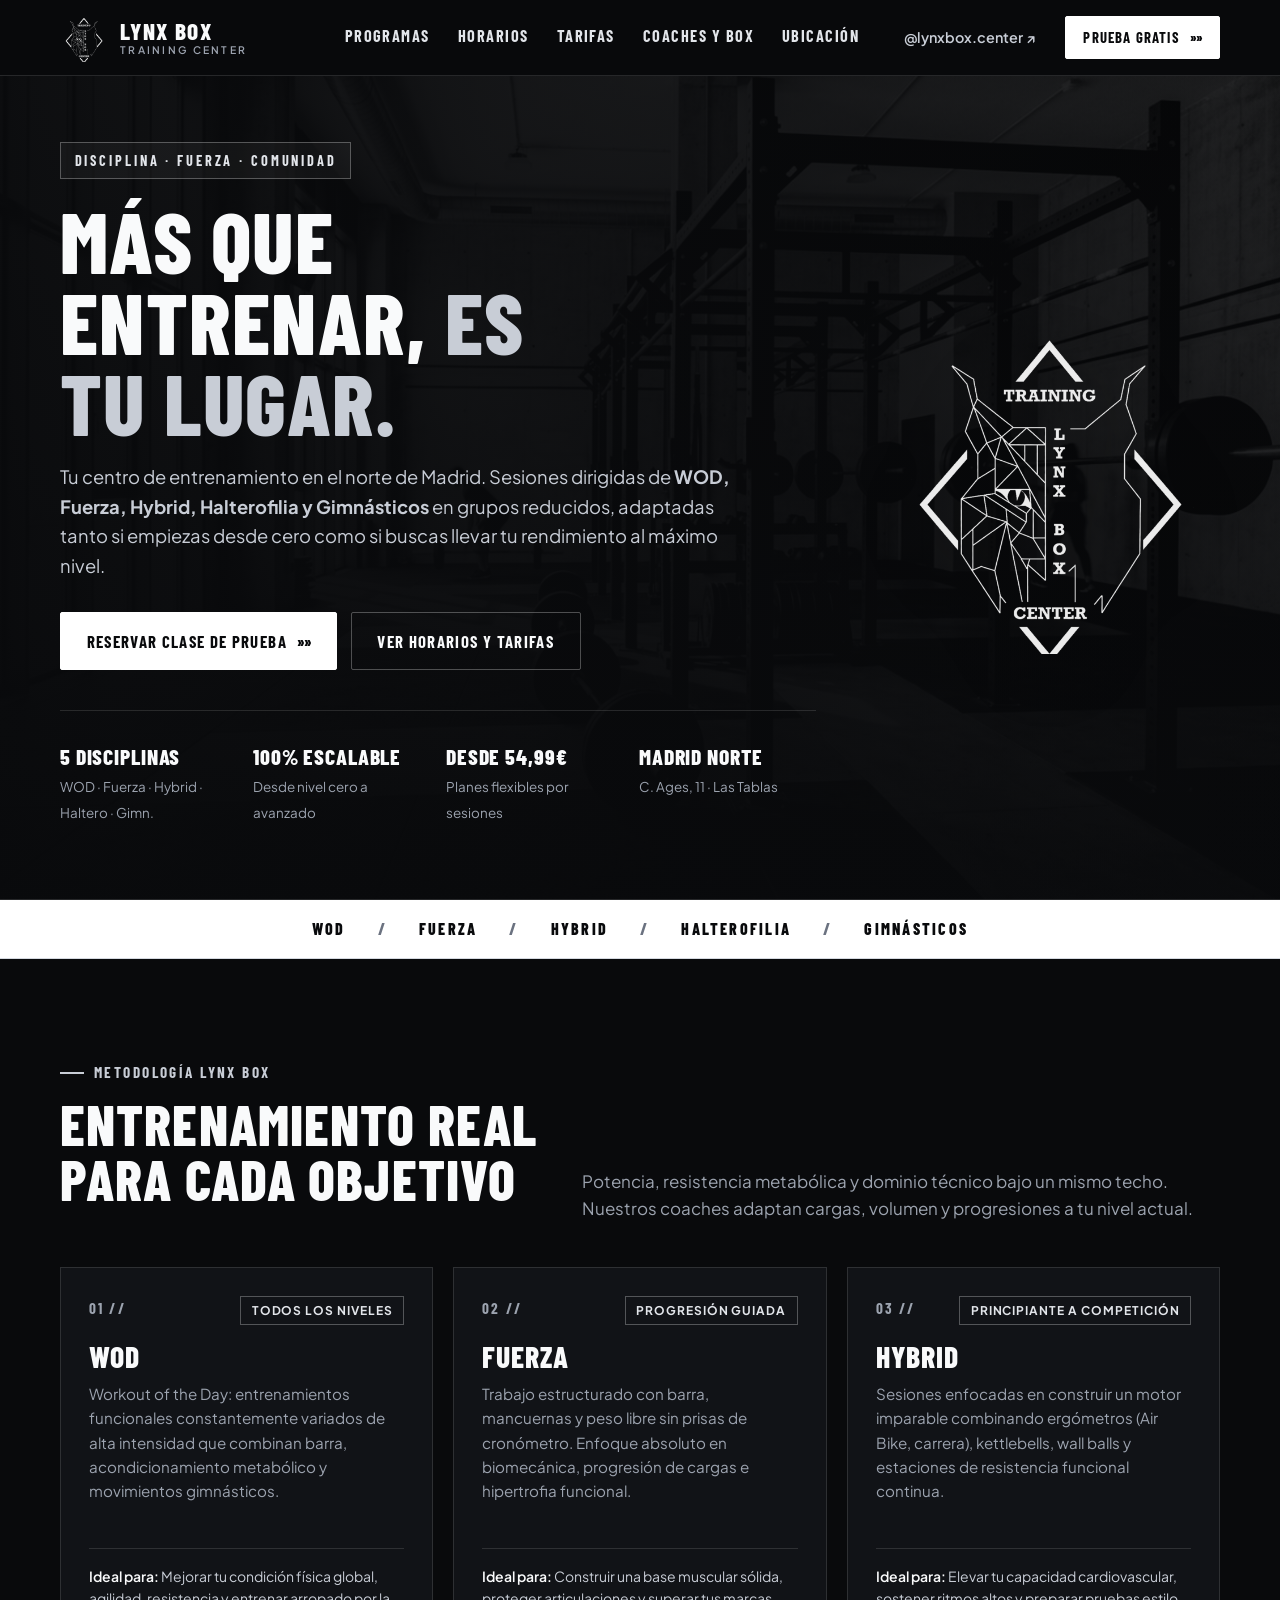
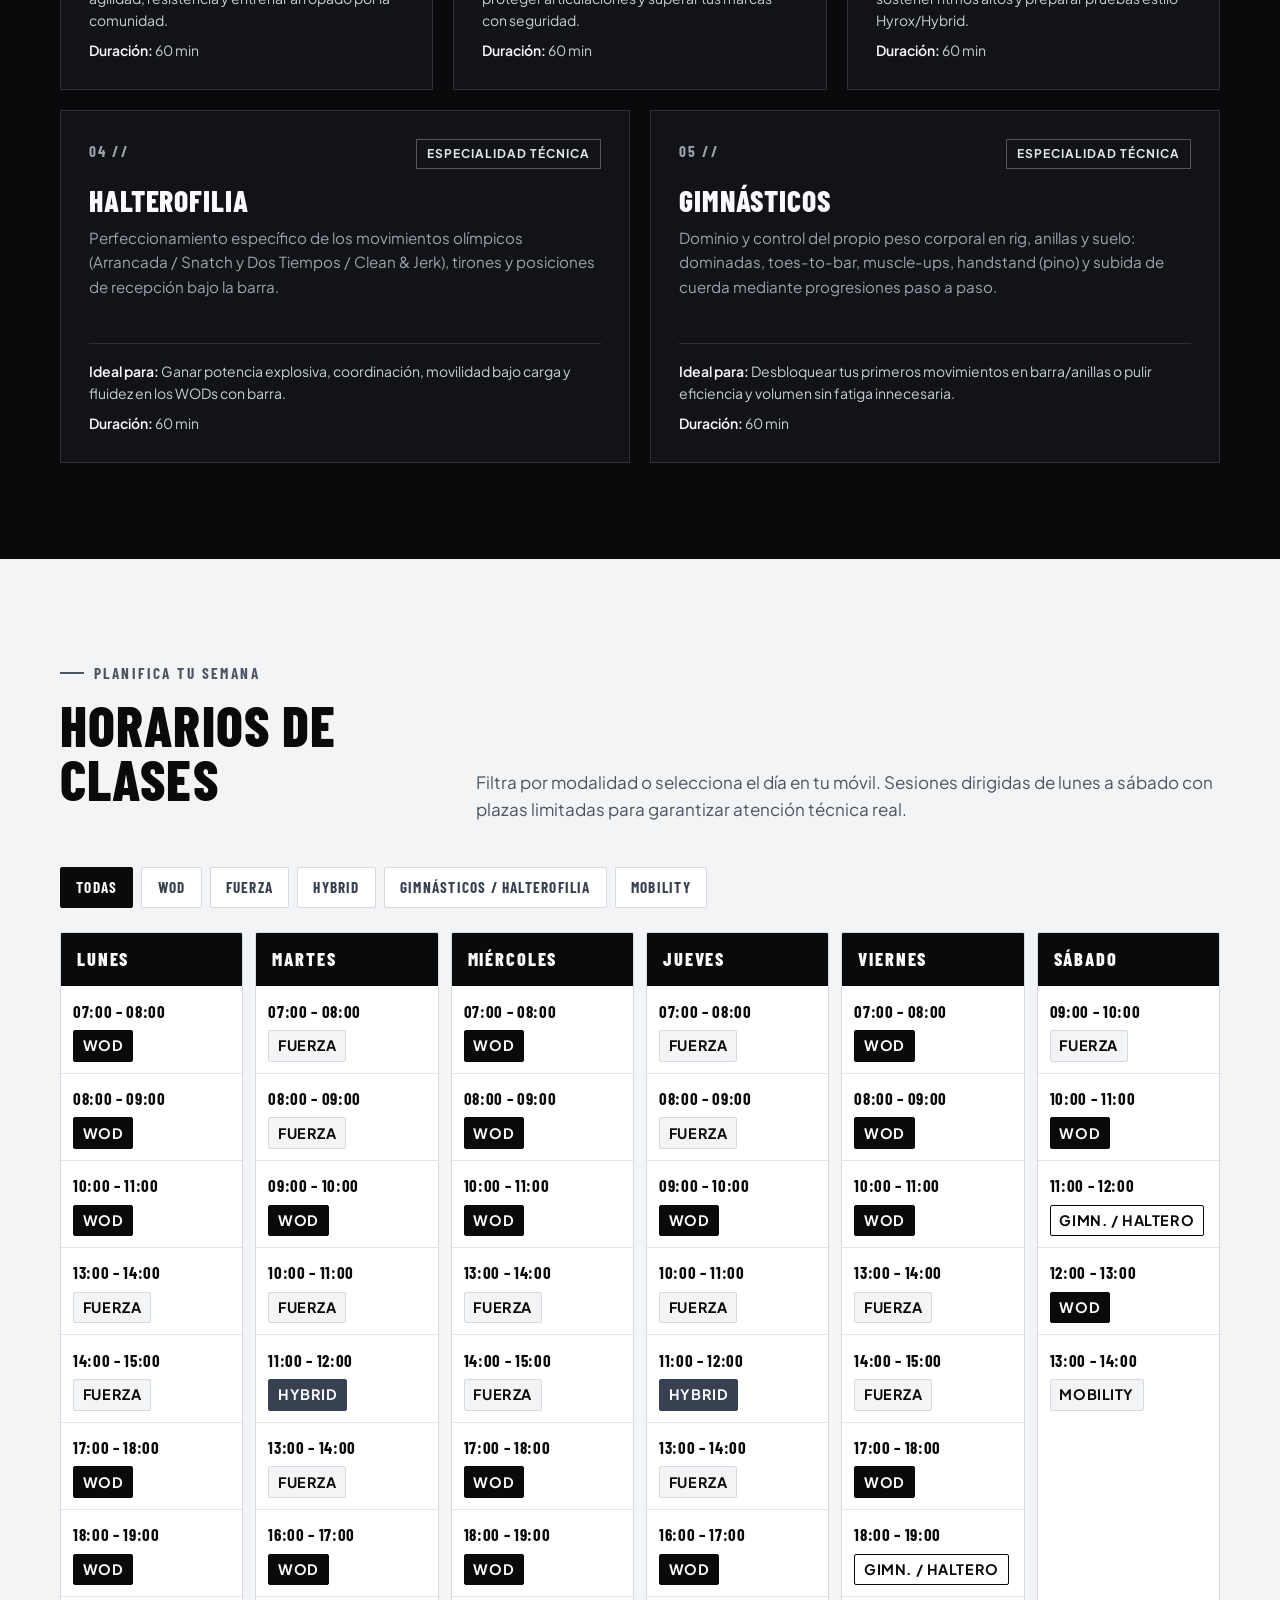
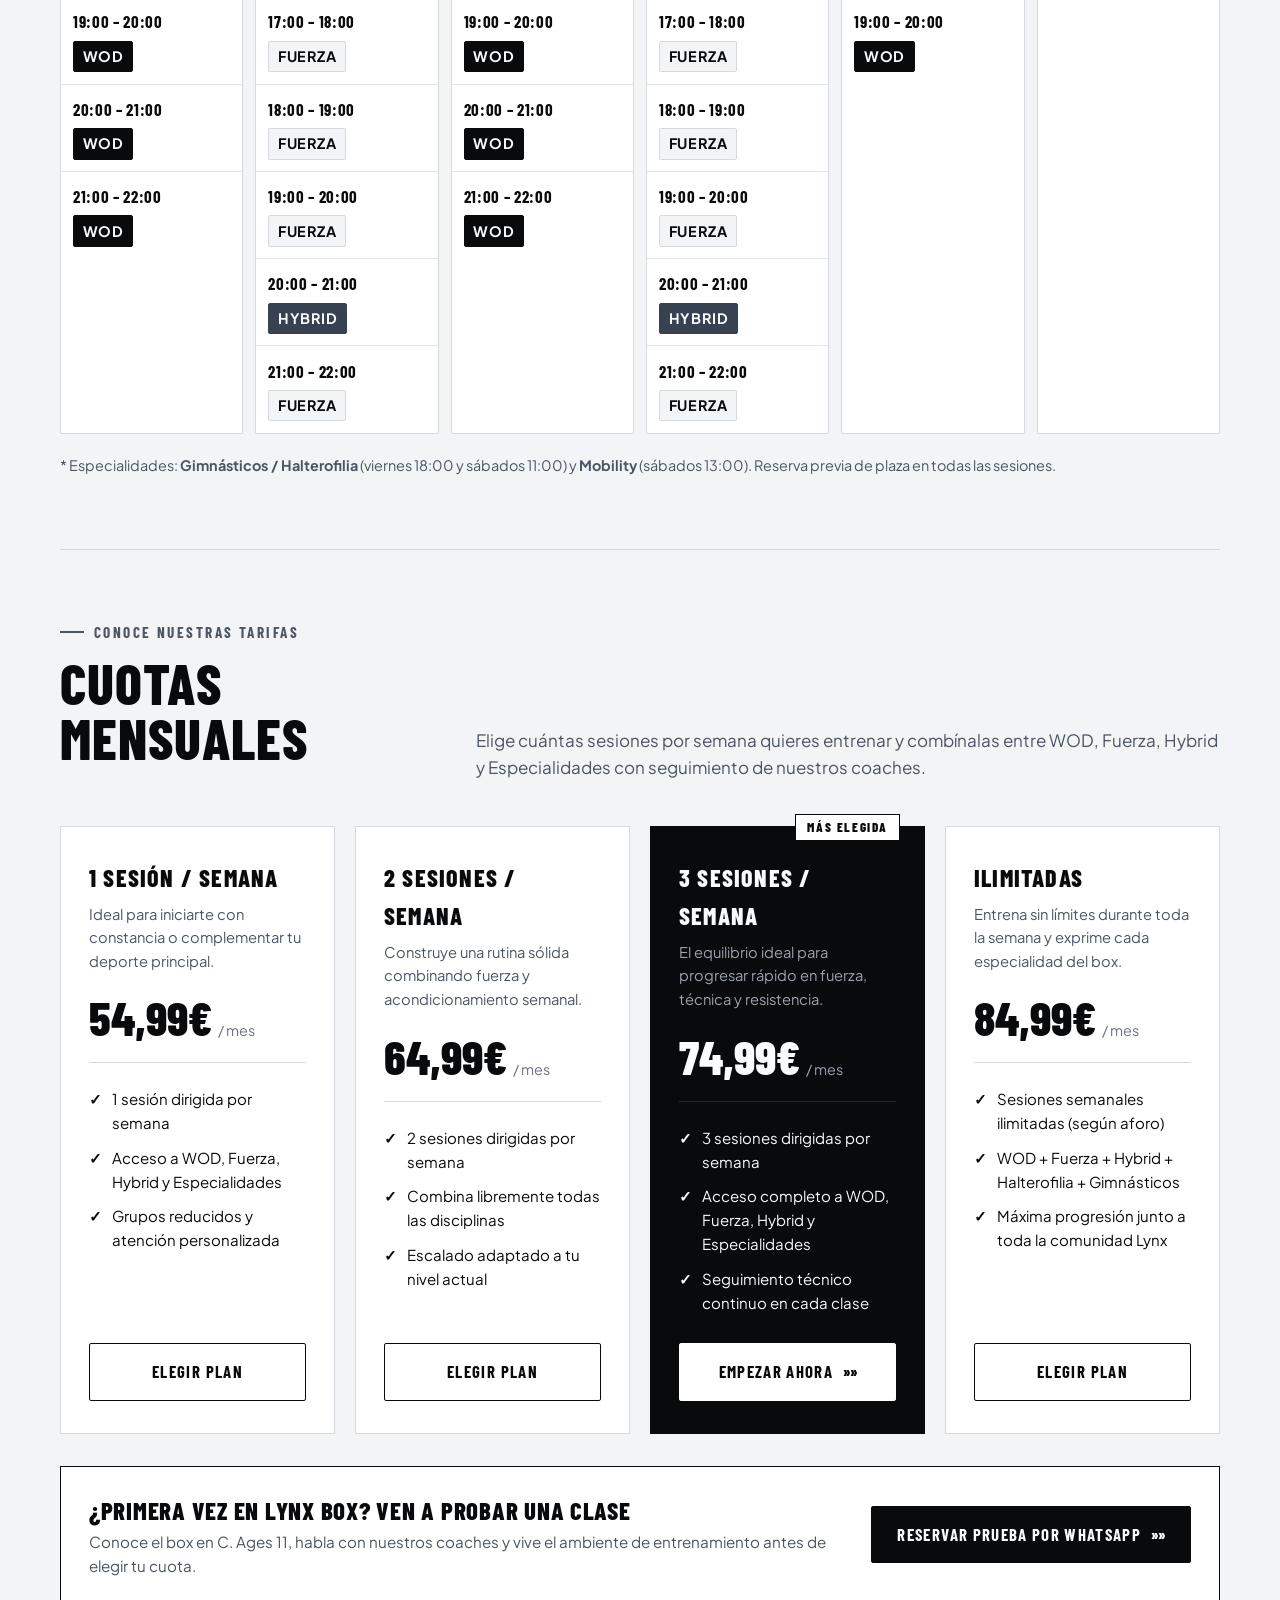
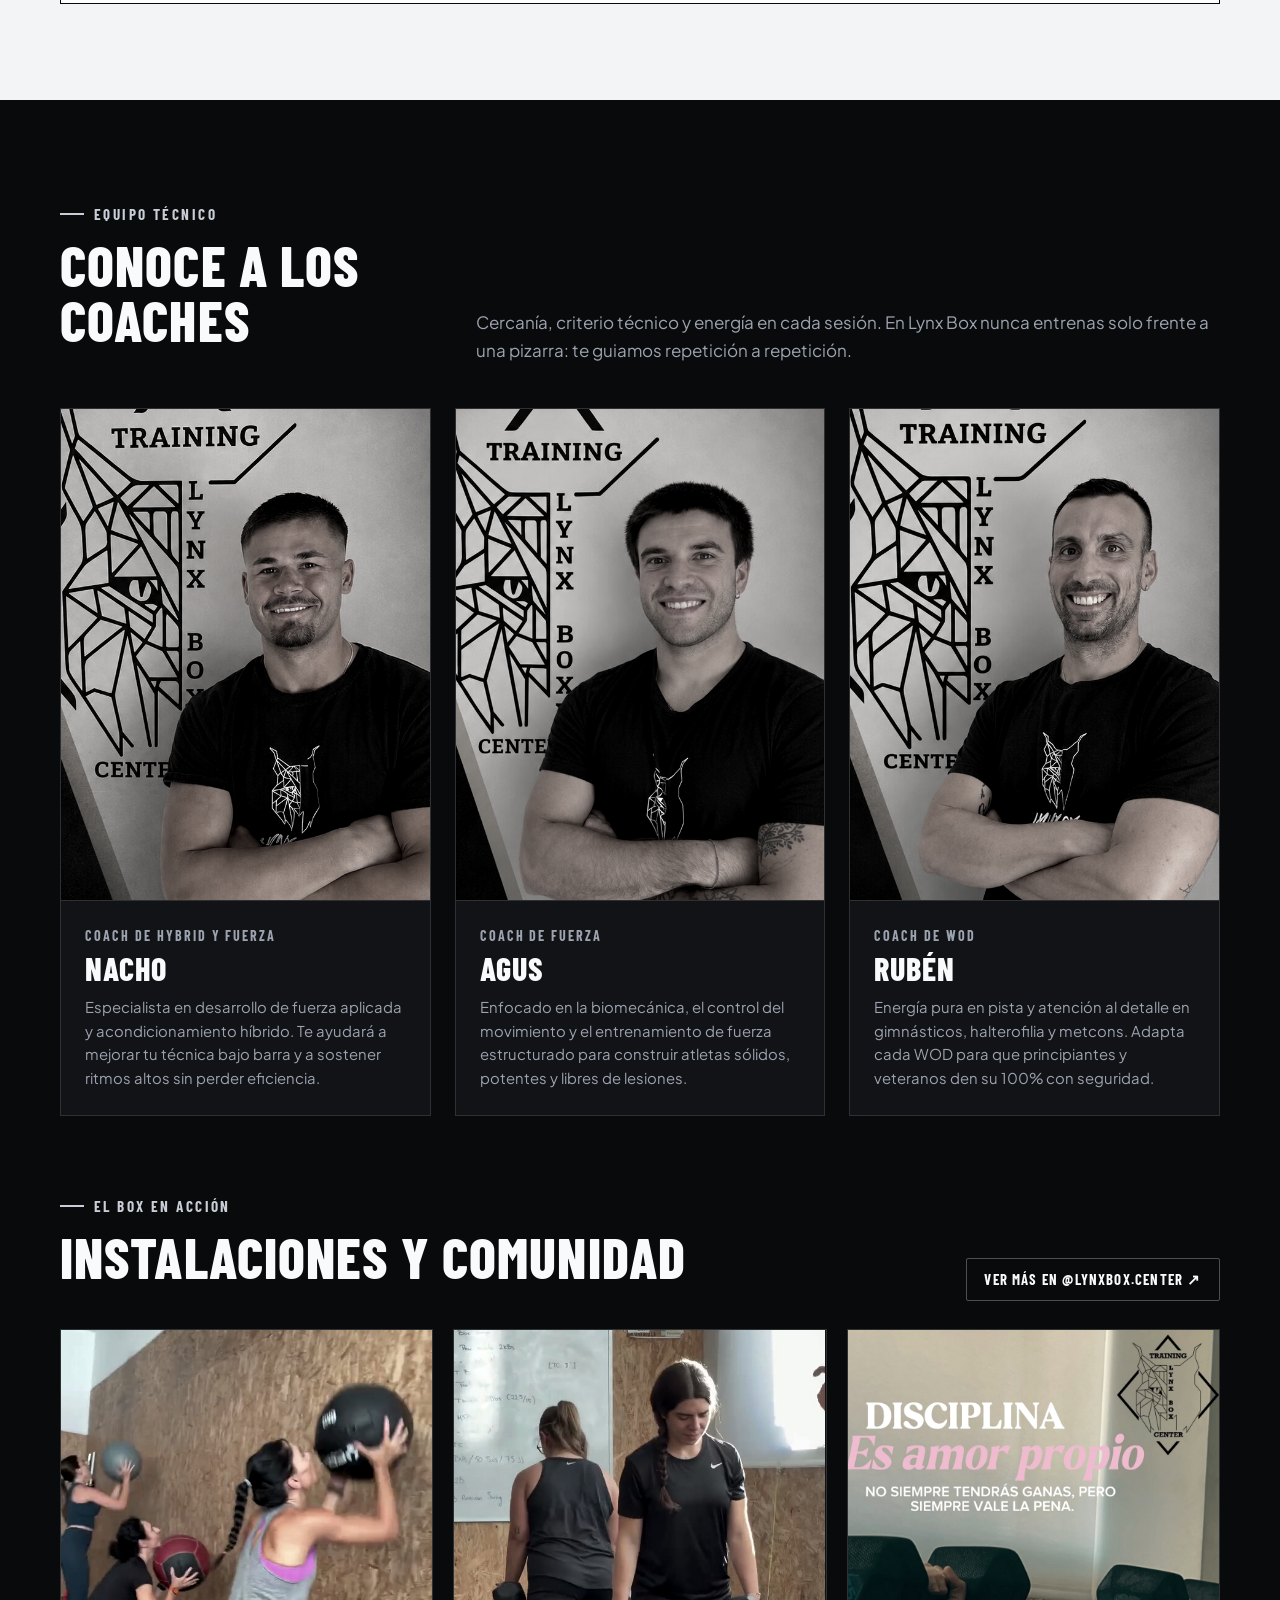
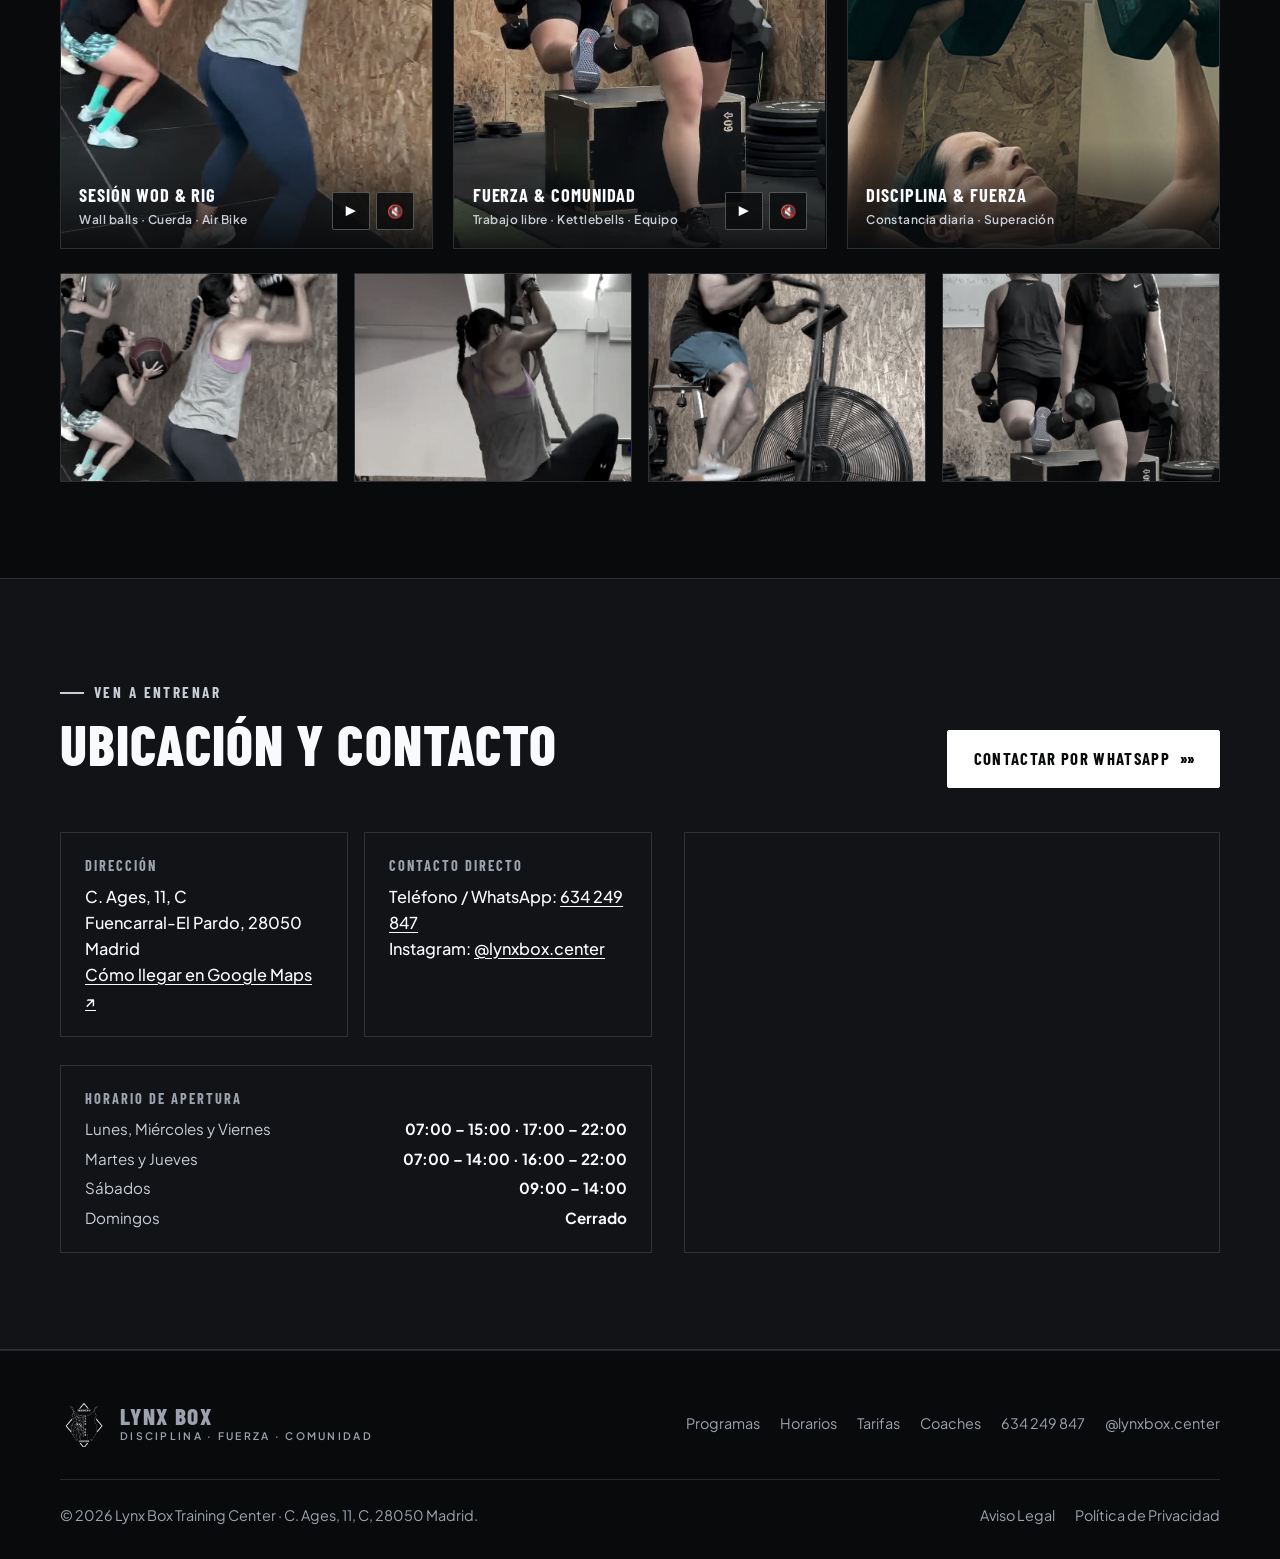
==== index.html @ e1f1ec32 "Initial Lynx Box website" ====
<!DOCTYPE html>
<html lang="es">
<head>
  <meta charset="UTF-8">
  <meta name="viewport" content="width=device-width, initial-scale=1.0">
  <title>Lynx Box Training Center | WOD, Fuerza, Hybrid, Halterofilia y Gimnásticos en Madrid</title>
  <meta name="description" content="Lynx Box Training Center en Madrid (C. Ages, 11, Fuencarral - Las Tablas). Clases de WOD, Fuerza, Hybrid, Halterofilia y Gimnásticos para todos los niveles. Más que entrenar, es tu lugar.">

  <!-- Open Graph / Social Sharing -->
  <meta property="og:type" content="website">
  <meta property="og:locale" content="es_ES">
  <meta property="og:title" content="Lynx Box Training Center | Disciplina · Fuerza · Comunidad">
  <meta property="og:description" content="Centro de entrenamiento funcional WOD, Fuerza, Hybrid, Halterofilia y Gimnásticos en C. Ages 11, Madrid. Más que entrenar, es tu lugar.">
  <meta property="og:image" content="assets/images/logo-card.jpg">

  <link rel="icon" type="image/png" href="assets/images/favicon.png">

  <!-- Typography: Barlow Condensed (Athletic Display) + Plus Jakarta Sans (Clean UI) -->
  <link rel="preconnect" href="https://fonts.googleapis.com">
  <link rel="preconnect" href="https://fonts.gstatic.com" crossorigin>
  <link href="https://fonts.googleapis.com/css2?family=Barlow+Condensed:wght@700;800&family=Plus+Jakarta+Sans:wght@400;500;600;700&display=swap" rel="stylesheet">

  <link rel="stylesheet" href="css/styles.css">
</head>
<body>
  <a href="#contenido-principal" class="skip-link">Saltar al contenido principal</a>

  <!-- =====================================================================
       HEADER & NAVIGATION
       ===================================================================== -->
  <header class="site-header">
    <div class="container header-inner">
      <a href="#inicio" class="brand" aria-label="Lynx Box Training Center — Inicio">
        <img src="assets/images/logo-white.png" alt="Logo Lynx Box Training Center" class="brand-logo" width="48" height="48">
        <span class="brand-text">
          <span class="brand-name">Lynx Box</span>
          <span class="brand-sub">Training Center</span>
        </span>
      </a>

      <button
        type="button"
        class="nav-toggle"
        data-nav-toggle
        aria-expanded="false"
        aria-controls="menu-principal"
        aria-label="Abrir menú de navegación"
      >
        <span class="nav-toggle-bar"></span>
        <span class="nav-toggle-bar"></span>
        <span class="nav-toggle-bar"></span>
      </button>

      <nav id="menu-principal" class="site-nav" data-site-nav aria-label="Navegación principal">
        <ul class="nav-list">
          <li><a href="#programas" class="nav-link">Programas</a></li>
          <li><a href="#horarios" class="nav-link">Horarios</a></li>
          <li><a href="#tarifas" class="nav-link">Tarifas</a></li>
          <li><a href="#comunidad" class="nav-link">Coaches y Box</a></li>
          <li><a href="#contacto" class="nav-link">Ubicación</a></li>
        </ul>

        <div class="nav-actions">
          <a
            href="https://www.instagram.com/lynxbox.center/"
            target="_blank"
            rel="noopener noreferrer"
            class="nav-ig-link"
            aria-label="Instagram oficial @lynxbox.center"
          >
            @lynxbox.center ↗
          </a>
          <!-- TODO: Si se utiliza plataforma de reservas externa además de WhatsApp, sustituir href por [INSERT BOOKING PLATFORM LINK] -->
          <a
            href="https://wa.me/34634249847?text=Hola%20Lynx%20Box%2C%20quiero%20reservar%20una%20clase%20de%20prueba"
            target="_blank"
            rel="noopener noreferrer"
            class="btn btn-primary btn-sm"
          >
            Prueba Gratis <span class="chevron-mark" aria-hidden="true">»»</span>
          </a>
        </div>
      </nav>
    </div>
  </header>

  <main id="contenido-principal">
    <!-- ===================================================================
         1. HERO SECTION
         =================================================================== -->
    <section id="inicio" class="hero section-dark" aria-labelledby="hero-heading">
      <div class="hero-bg" aria-hidden="true">
        <!-- TODO: REPLACE — Imagen panorámica de fondo generada ('replace'). Sustituir si se desea por foto horizontal panorámica propia del box -->
        <img
          src="assets/images/replace-hero-box.jpg"
          alt=""
          data-placeholder="replace"
          fetchpriority="high"
          width="1600"
          height="900"
        >
      </div>

      <div class="container hero-grid">
        <div class="hero-content">
          <p class="hero-motto">Disciplina · Fuerza · Comunidad</p>
          <h1 id="hero-heading" class="hero-title">
            Más que entrenar, <span>es tu lugar.</span>
          </h1>
          <p class="hero-description">
            Tu centro de entrenamiento en el norte de Madrid. Sesiones dirigidas de <strong>WOD, Fuerza, Hybrid, Halterofilia y Gimnásticos</strong> en grupos reducidos, adaptadas tanto si empiezas desde cero como si buscas llevar tu rendimiento al máximo nivel.
          </p>

          <div class="hero-cta-group">
            <!-- TODO: Si se prefiere enlace directo a app de reservas en vez de WhatsApp, sustituir href -->
            <a
              href="https://wa.me/34634249847?text=Hola%20Lynx%20Box%2C%20quiero%20reservar%20una%20clase%20de%20prueba"
              target="_blank"
              rel="noopener noreferrer"
              class="btn btn-primary"
            >
              Reservar Clase de Prueba <span class="chevron-mark" aria-hidden="true">»»</span>
            </a>
            <a href="#horarios" class="btn btn-outline">
              Ver Horarios y Tarifas
            </a>
          </div>

          <div class="hero-highlights" aria-label="Puntos clave de Lynx Box">
            <div>
              <span class="hero-stat-label">5 Disciplinas</span>
              <span class="hero-stat-sub">WOD · Fuerza · Hybrid · Haltero · Gimn.</span>
            </div>
            <div>
              <span class="hero-stat-label">100% Escalable</span>
              <span class="hero-stat-sub">Desde nivel cero a avanzado</span>
            </div>
            <div>
              <span class="hero-stat-label">Desde 54,99€</span>
              <span class="hero-stat-sub">Planes flexibles por sesiones</span>
            </div>
            <div>
              <span class="hero-stat-label">Madrid Norte</span>
              <span class="hero-stat-sub">C. Ages, 11 · Las Tablas</span>
            </div>
          </div>
        </div>

        <div class="hero-emblem-wrap" aria-hidden="true">
          <img
            src="assets/images/logo-white.png"
            alt=""
            class="hero-emblem"
            width="340"
            height="340"
          >
        </div>
      </div>
    </section>

    <!-- Brand Pillars Strip -->
    <div class="pillars-strip" aria-hidden="true">
      <div class="container pillars-inner">
        <span>WOD</span>
        <span class="pillars-dot">/</span>
        <span>Fuerza</span>
        <span class="pillars-dot">/</span>
        <span>Hybrid</span>
        <span class="pillars-dot">/</span>
        <span>Halterofilia</span>
        <span class="pillars-dot">/</span>
        <span>Gimnásticos</span>
      </div>
    </div>

    <!-- ===================================================================
         2. PROGRAMS / TRAINING METHODOLOGY
         =================================================================== -->
    <section id="programas" class="section section-dark" aria-labelledby="programas-heading">
      <div class="container">
        <div class="section-header section-header--split">
          <div>
            <span class="eyebrow">Metodología Lynx Box</span>
            <h2 id="programas-heading" class="section-title">Entrenamiento real para cada objetivo</h2>
          </div>
          <p class="section-lead">
            Potencia, resistencia metabólica y dominio técnico bajo un mismo techo. Nuestros coaches adaptan cargas, volumen y progresiones a tu nivel actual.
          </p>
        </div>

        <div class="programs-grid">
          <!-- Program 1: WOD -->
          <article class="program-card">
            <div>
              <div class="program-top">
                <span class="program-num">01 //</span>
                <span class="program-level">Todos los niveles</span>
              </div>
              <h3 class="program-title">WOD</h3>
              <p class="program-desc">
                Workout of the Day: entrenamientos funcionales constantemente variados de alta intensidad que combinan barra, acondicionamiento metabólico y movimientos gimnásticos.
              </p>
            </div>
            <div class="program-meta">
              <span><strong>Ideal para:</strong> Mejorar tu condición física global, agilidad, resistencia y entrenar arropado por la comunidad.</span>
              <span><strong>Duración:</strong> 60 min</span>
            </div>
          </article>

          <!-- Program 2: Fuerza -->
          <article class="program-card">
            <div>
              <div class="program-top">
                <span class="program-num">02 //</span>
                <span class="program-level">Progresión guiada</span>
              </div>
              <h3 class="program-title">Fuerza</h3>
              <p class="program-desc">
                Trabajo estructurado con barra, mancuernas y peso libre sin prisas de cronómetro. Enfoque absoluto en biomecánica, progresión de cargas e hipertrofia funcional.
              </p>
            </div>
            <div class="program-meta">
              <span><strong>Ideal para:</strong> Construir una base muscular sólida, proteger articulaciones y superar tus marcas con seguridad.</span>
              <span><strong>Duración:</strong> 60 min</span>
            </div>
          </article>

          <!-- Program 3: Hybrid -->
          <article class="program-card">
            <div>
              <div class="program-top">
                <span class="program-num">03 //</span>
                <span class="program-level">Principiante a Competición</span>
              </div>
              <h3 class="program-title">Hybrid</h3>
              <p class="program-desc">
                Sesiones enfocadas en construir un motor imparable combinando ergómetros (Air Bike, carrera), kettlebells, wall balls y estaciones de resistencia funcional continua.
              </p>
            </div>
            <div class="program-meta">
              <span><strong>Ideal para:</strong> Elevar tu capacidad cardiovascular, sostener ritmos altos y preparar pruebas estilo Hyrox/Hybrid.</span>
              <span><strong>Duración:</strong> 60 min</span>
            </div>
          </article>

          <!-- Program 4: Halterofilia -->
          <article class="program-card">
            <div>
              <div class="program-top">
                <span class="program-num">04 //</span>
                <span class="program-level">Especialidad Técnica</span>
              </div>
              <h3 class="program-title">Halterofilia</h3>
              <p class="program-desc">
                Perfeccionamiento específico de los movimientos olímpicos (Arrancada / Snatch y Dos Tiempos / Clean &amp; Jerk), tirones y posiciones de recepción bajo la barra.
              </p>
            </div>
            <div class="program-meta">
              <span><strong>Ideal para:</strong> Ganar potencia explosiva, coordinación, movilidad bajo carga y fluidez en los WODs con barra.</span>
              <span><strong>Duración:</strong> 60 min</span>
            </div>
          </article>

          <!-- Program 5: Gimnásticos -->
          <article class="program-card">
            <div>
              <div class="program-top">
                <span class="program-num">05 //</span>
                <span class="program-level">Especialidad Técnica</span>
              </div>
              <h3 class="program-title">Gimnásticos</h3>
              <p class="program-desc">
                Dominio y control del propio peso corporal en rig, anillas y suelo: dominadas, toes-to-bar, muscle-ups, handstand (pino) y subida de cuerda mediante progresiones paso a paso.
              </p>
            </div>
            <div class="program-meta">
              <span><strong>Ideal para:</strong> Desbloquear tus primeros movimientos en barra/anillas o pulir eficiencia y volumen sin fatiga innecesaria.</span>
              <span><strong>Duración:</strong> 60 min</span>
            </div>
          </article>
        </div>
      </div>
    </section>

    <!-- ===================================================================
         3. SCHEDULE & PRICING / MEMBERSHIPS (HIGH-CONTRAST LIGHT BAND)
         =================================================================== -->
    <section id="horarios" class="section section-light" aria-labelledby="horarios-heading">
      <div class="container">
        <div class="section-header section-header--split">
          <div>
            <span class="eyebrow">Planifica tu Semana</span>
            <h2 id="horarios-heading" class="section-title">Horarios de Clases</h2>
          </div>
          <p class="section-lead">
            Filtra por modalidad o selecciona el día en tu móvil. Sesiones dirigidas de lunes a sábado con plazas limitadas para garantizar atención técnica real.
          </p>
        </div>

        <!-- Schedule Filter & Mobile Day Selector -->
        <div class="schedule-controls">
          <div class="filter-group" role="group" aria-label="Filtrar horario por disciplina">
            <button type="button" class="filter-btn is-active" data-program-filter="all" aria-pressed="true">Todas</button>
            <button type="button" class="filter-btn" data-program-filter="wod" aria-pressed="false">WOD</button>
            <button type="button" class="filter-btn" data-program-filter="fuerza" aria-pressed="false">Fuerza</button>
            <button type="button" class="filter-btn" data-program-filter="hybrid" aria-pressed="false">Hybrid</button>
            <button type="button" class="filter-btn" data-program-filter="especialidades" aria-pressed="false">Gimnásticos / Halterofilia</button>
            <button type="button" class="filter-btn" data-program-filter="mobility" aria-pressed="false">Mobility</button>
          </div>

          <div class="day-tabs" role="tablist" aria-label="Seleccionar día de la semana">
            <button type="button" class="day-tab is-active" role="tab" data-day-tab="lun" aria-selected="true">Lun</button>
            <button type="button" class="day-tab" role="tab" data-day-tab="mar" aria-selected="false">Mar</button>
            <button type="button" class="day-tab" role="tab" data-day-tab="mie" aria-selected="false">Mié</button>
            <button type="button" class="day-tab" role="tab" data-day-tab="jue" aria-selected="false">Jue</button>
            <button type="button" class="day-tab" role="tab" data-day-tab="vie" aria-selected="false">Vie</button>
            <button type="button" class="day-tab" role="tab" data-day-tab="sab" aria-selected="false">Sáb</button>
          </div>
        </div>

        <div class="schedule-board">
          <!-- LUNES -->
          <div class="day-column" data-day-col="lun">
            <div class="day-header"><span>Lunes</span></div>
            <ul class="day-slots">
              <li class="slot-item"><span class="slot-time">07:00 – 08:00</span><span class="slot-class" data-program="wod">WOD</span></li>
              <li class="slot-item"><span class="slot-time">08:00 – 09:00</span><span class="slot-class" data-program="wod">WOD</span></li>
              <li class="slot-item"><span class="slot-time">10:00 – 11:00</span><span class="slot-class" data-program="wod">WOD</span></li>
              <li class="slot-item"><span class="slot-time">13:00 – 14:00</span><span class="slot-class" data-program="fuerza">Fuerza</span></li>
              <li class="slot-item"><span class="slot-time">14:00 – 15:00</span><span class="slot-class" data-program="fuerza">Fuerza</span></li>
              <li class="slot-item"><span class="slot-time">17:00 – 18:00</span><span class="slot-class" data-program="wod">WOD</span></li>
              <li class="slot-item"><span class="slot-time">18:00 – 19:00</span><span class="slot-class" data-program="wod">WOD</span></li>
              <li class="slot-item"><span class="slot-time">19:00 – 20:00</span><span class="slot-class" data-program="wod">WOD</span></li>
              <li class="slot-item"><span class="slot-time">20:00 – 21:00</span><span class="slot-class" data-program="wod">WOD</span></li>
              <li class="slot-item"><span class="slot-time">21:00 – 22:00</span><span class="slot-class" data-program="wod">WOD</span></li>
            </ul>
          </div>

          <!-- MARTES -->
          <div class="day-column" data-day-col="mar">
            <div class="day-header"><span>Martes</span></div>
            <ul class="day-slots">
              <li class="slot-item"><span class="slot-time">07:00 – 08:00</span><span class="slot-class" data-program="fuerza">Fuerza</span></li>
              <li class="slot-item"><span class="slot-time">08:00 – 09:00</span><span class="slot-class" data-program="fuerza">Fuerza</span></li>
              <li class="slot-item"><span class="slot-time">09:00 – 10:00</span><span class="slot-class" data-program="wod">WOD</span></li>
              <li class="slot-item"><span class="slot-time">10:00 – 11:00</span><span class="slot-class" data-program="fuerza">Fuerza</span></li>
              <li class="slot-item"><span class="slot-time">11:00 – 12:00</span><span class="slot-class" data-program="hybrid">Hybrid</span></li>
              <li class="slot-item"><span class="slot-time">13:00 – 14:00</span><span class="slot-class" data-program="fuerza">Fuerza</span></li>
              <li class="slot-item"><span class="slot-time">16:00 – 17:00</span><span class="slot-class" data-program="wod">WOD</span></li>
              <li class="slot-item"><span class="slot-time">17:00 – 18:00</span><span class="slot-class" data-program="fuerza">Fuerza</span></li>
              <li class="slot-item"><span class="slot-time">18:00 – 19:00</span><span class="slot-class" data-program="fuerza">Fuerza</span></li>
              <li class="slot-item"><span class="slot-time">19:00 – 20:00</span><span class="slot-class" data-program="fuerza">Fuerza</span></li>
              <li class="slot-item"><span class="slot-time">20:00 – 21:00</span><span class="slot-class" data-program="hybrid">Hybrid</span></li>
              <li class="slot-item"><span class="slot-time">21:00 – 22:00</span><span class="slot-class" data-program="fuerza">Fuerza</span></li>
            </ul>
          </div>

          <!-- MIÉRCOLES -->
          <div class="day-column" data-day-col="mie">
            <div class="day-header"><span>Miércoles</span></div>
            <ul class="day-slots">
              <li class="slot-item"><span class="slot-time">07:00 – 08:00</span><span class="slot-class" data-program="wod">WOD</span></li>
              <li class="slot-item"><span class="slot-time">08:00 – 09:00</span><span class="slot-class" data-program="wod">WOD</span></li>
              <li class="slot-item"><span class="slot-time">10:00 – 11:00</span><span class="slot-class" data-program="wod">WOD</span></li>
              <li class="slot-item"><span class="slot-time">13:00 – 14:00</span><span class="slot-class" data-program="fuerza">Fuerza</span></li>
              <li class="slot-item"><span class="slot-time">14:00 – 15:00</span><span class="slot-class" data-program="fuerza">Fuerza</span></li>
              <li class="slot-item"><span class="slot-time">17:00 – 18:00</span><span class="slot-class" data-program="wod">WOD</span></li>
              <li class="slot-item"><span class="slot-time">18:00 – 19:00</span><span class="slot-class" data-program="wod">WOD</span></li>
              <li class="slot-item"><span class="slot-time">19:00 – 20:00</span><span class="slot-class" data-program="wod">WOD</span></li>
              <li class="slot-item"><span class="slot-time">20:00 – 21:00</span><span class="slot-class" data-program="wod">WOD</span></li>
              <li class="slot-item"><span class="slot-time">21:00 – 22:00</span><span class="slot-class" data-program="wod">WOD</span></li>
            </ul>
          </div>

          <!-- JUEVES -->
          <div class="day-column" data-day-col="jue">
            <div class="day-header"><span>Jueves</span></div>
            <ul class="day-slots">
              <li class="slot-item"><span class="slot-time">07:00 – 08:00</span><span class="slot-class" data-program="fuerza">Fuerza</span></li>
              <li class="slot-item"><span class="slot-time">08:00 – 09:00</span><span class="slot-class" data-program="fuerza">Fuerza</span></li>
              <li class="slot-item"><span class="slot-time">09:00 – 10:00</span><span class="slot-class" data-program="wod">WOD</span></li>
              <li class="slot-item"><span class="slot-time">10:00 – 11:00</span><span class="slot-class" data-program="fuerza">Fuerza</span></li>
              <li class="slot-item"><span class="slot-time">11:00 – 12:00</span><span class="slot-class" data-program="hybrid">Hybrid</span></li>
              <li class="slot-item"><span class="slot-time">13:00 – 14:00</span><span class="slot-class" data-program="fuerza">Fuerza</span></li>
              <li class="slot-item"><span class="slot-time">16:00 – 17:00</span><span class="slot-class" data-program="wod">WOD</span></li>
              <li class="slot-item"><span class="slot-time">17:00 – 18:00</span><span class="slot-class" data-program="fuerza">Fuerza</span></li>
              <li class="slot-item"><span class="slot-time">18:00 – 19:00</span><span class="slot-class" data-program="fuerza">Fuerza</span></li>
              <li class="slot-item"><span class="slot-time">19:00 – 20:00</span><span class="slot-class" data-program="fuerza">Fuerza</span></li>
              <li class="slot-item"><span class="slot-time">20:00 – 21:00</span><span class="slot-class" data-program="hybrid">Hybrid</span></li>
              <li class="slot-item"><span class="slot-time">21:00 – 22:00</span><span class="slot-class" data-program="fuerza">Fuerza</span></li>
            </ul>
          </div>

          <!-- VIERNES -->
          <div class="day-column" data-day-col="vie">
            <div class="day-header"><span>Viernes</span></div>
            <ul class="day-slots">
              <li class="slot-item"><span class="slot-time">07:00 – 08:00</span><span class="slot-class" data-program="wod">WOD</span></li>
              <li class="slot-item"><span class="slot-time">08:00 – 09:00</span><span class="slot-class" data-program="wod">WOD</span></li>
              <li class="slot-item"><span class="slot-time">10:00 – 11:00</span><span class="slot-class" data-program="wod">WOD</span></li>
              <li class="slot-item"><span class="slot-time">13:00 – 14:00</span><span class="slot-class" data-program="fuerza">Fuerza</span></li>
              <li class="slot-item"><span class="slot-time">14:00 – 15:00</span><span class="slot-class" data-program="fuerza">Fuerza</span></li>
              <li class="slot-item"><span class="slot-time">17:00 – 18:00</span><span class="slot-class" data-program="wod">WOD</span></li>
              <li class="slot-item"><span class="slot-time">18:00 – 19:00</span><span class="slot-class" data-program="especialidades">Gimn. / Haltero</span></li>
              <li class="slot-item"><span class="slot-time">19:00 – 20:00</span><span class="slot-class" data-program="wod">WOD</span></li>
            </ul>
          </div>

          <!-- SÁBADO -->
          <div class="day-column" data-day-col="sab">
            <div class="day-header"><span>Sábado</span></div>
            <ul class="day-slots">
              <li class="slot-item"><span class="slot-time">09:00 – 10:00</span><span class="slot-class" data-program="fuerza">Fuerza</span></li>
              <li class="slot-item"><span class="slot-time">10:00 – 11:00</span><span class="slot-class" data-program="wod">WOD</span></li>
              <li class="slot-item"><span class="slot-time">11:00 – 12:00</span><span class="slot-class" data-program="especialidades">Gimn. / Haltero</span></li>
              <li class="slot-item"><span class="slot-time">12:00 – 13:00</span><span class="slot-class" data-program="wod">WOD</span></li>
              <li class="slot-item"><span class="slot-time">13:00 – 14:00</span><span class="slot-class" data-program="mobility">Mobility</span></li>
            </ul>
          </div>
        </div>

        <p class="schedule-note">
          * Especialidades: <strong>Gimnásticos / Halterofilia</strong> (viernes 18:00 y sábados 11:00) y <strong>Mobility</strong> (sábados 13:00). Reserva previa de plaza en todas las sesiones.
        </p>

        <!-- PRICING / MEMBERSHIPS SUBSECTION -->
        <div id="tarifas" class="pricing-wrapper">
          <div class="section-header section-header--split">
            <div>
              <span class="eyebrow">Conoce Nuestras Tarifas</span>
              <h2 class="section-title">Cuotas Mensuales</h2>
            </div>
            <p class="section-lead">
              Elige cuántas sesiones por semana quieres entrenar y combínalas entre WOD, Fuerza, Hybrid y Especialidades con seguimiento de nuestros coaches.
            </p>
          </div>

          <div class="pricing-grid">
            <!-- Tier 1: 1 Sesión/Semana -->
            <article class="price-card">
              <div>
                <h3 class="price-tier">1 Sesión / Semana</h3>
                <p class="price-summary">Ideal para iniciarte con constancia o complementar tu deporte principal.</p>
                <div class="price-amount">
                  <span class="price-value">54,99€</span>
                  <span class="price-period">/ mes</span>
                </div>
                <ul class="price-features">
                  <li>1 sesión dirigida por semana</li>
                  <li>Acceso a WOD, Fuerza, Hybrid y Especialidades</li>
                  <li>Grupos reducidos y atención personalizada</li>
                </ul>
              </div>
              <a
                href="https://wa.me/34634249847?text=Hola%20Lynx%20Box%2C%20me%20interesa%20la%20tarifa%20de%201%20sesi%C3%B3n%2Fsemana"
                target="_blank"
                rel="noopener noreferrer"
                class="btn btn-outline-dark"
              >
                Elegir Plan
              </a>
            </article>

            <!-- Tier 2: 2 Sesiones/Semana -->
            <article class="price-card">
              <div>
                <h3 class="price-tier">2 Sesiones / Semana</h3>
                <p class="price-summary">Construye una rutina sólida combinando fuerza y acondicionamiento semanal.</p>
                <div class="price-amount">
                  <span class="price-value">64,99€</span>
                  <span class="price-period">/ mes</span>
                </div>
                <ul class="price-features">
                  <li>2 sesiones dirigidas por semana</li>
                  <li>Combina libremente todas las disciplinas</li>
                  <li>Escalado adaptado a tu nivel actual</li>
                </ul>
              </div>
              <a
                href="https://wa.me/34634249847?text=Hola%20Lynx%20Box%2C%20me%20interesa%20la%20tarifa%20de%202%20sesiones%2Fsemana"
                target="_blank"
                rel="noopener noreferrer"
                class="btn btn-outline-dark"
              >
                Elegir Plan
              </a>
            </article>

            <!-- Tier 3: 3 Sesiones/Semana (Featured) -->
            <article class="price-card price-card--featured">
              <span class="price-badge">Más Elegida</span>
              <div>
                <h3 class="price-tier">3 Sesiones / Semana</h3>
                <p class="price-summary">El equilibrio ideal para progresar rápido en fuerza, técnica y resistencia.</p>
                <div class="price-amount">
                  <span class="price-value">74,99€</span>
                  <span class="price-period">/ mes</span>
                </div>
                <ul class="price-features">
                  <li>3 sesiones dirigidas por semana</li>
                  <li>Acceso completo a WOD, Fuerza, Hybrid y Especialidades</li>
                  <li>Seguimiento técnico continuo en cada clase</li>
                </ul>
              </div>
              <a
                href="https://wa.me/34634249847?text=Hola%20Lynx%20Box%2C%20me%20interesa%20la%20tarifa%20de%203%20sesiones%2Fsemana"
                target="_blank"
                rel="noopener noreferrer"
                class="btn btn-primary"
              >
                Empezar Ahora <span class="chevron-mark" aria-hidden="true">»»</span>
              </a>
            </article>

            <!-- Tier 4: Sesiones Ilimitadas -->
            <article class="price-card">
              <div>
                <h3 class="price-tier">Ilimitadas</h3>
                <p class="price-summary">Entrena sin límites durante toda la semana y exprime cada especialidad del box.</p>
                <div class="price-amount">
                  <span class="price-value">84,99€</span>
                  <span class="price-period">/ mes</span>
                </div>
                <ul class="price-features">
                  <li>Sesiones semanales ilimitadas (según aforo)</li>
                  <li>WOD + Fuerza + Hybrid + Halterofilia + Gimnásticos</li>
                  <li>Máxima progresión junto a toda la comunidad Lynx</li>
                </ul>
              </div>
              <a
                href="https://wa.me/34634249847?text=Hola%20Lynx%20Box%2C%20me%20interesa%20la%20tarifa%20de%20sesiones%20ilimitadas"
                target="_blank"
                rel="noopener noreferrer"
                class="btn btn-outline-dark"
              >
                Elegir Plan
              </a>
            </article>
          </div>

          <div class="trial-banner">
            <div>
              <h3 class="trial-banner-title">¿Primera vez en Lynx Box? Ven a probar una clase</h3>
              <p class="trial-banner-text">
                Conoce el box en C. Ages 11, habla con nuestros coaches y vive el ambiente de entrenamiento antes de elegir tu cuota.
              </p>
            </div>
            <a
              href="https://wa.me/34634249847?text=Hola%20Lynx%20Box%2C%20quiero%20reservar%20una%20clase%20de%20prueba"
              target="_blank"
              rel="noopener noreferrer"
              class="btn btn-dark"
            >
              Reservar Prueba por WhatsApp <span class="chevron-mark" aria-hidden="true">»»</span>
            </a>
          </div>
        </div>
      </div>
    </section>

    <!-- ===================================================================
         4. FACILITY, COACHES & COMMUNITY
         =================================================================== -->
    <section id="comunidad" class="section section-dark" aria-labelledby="comunidad-heading">
      <div class="container">
        <div class="section-header section-header--split">
          <div>
            <span class="eyebrow">Equipo Técnico</span>
            <h2 id="comunidad-heading" class="section-title">Conoce a los Coaches</h2>
          </div>
          <p class="section-lead">
            Cercanía, criterio técnico y energía en cada sesión. En Lynx Box nunca entrenas solo frente a una pizarra: te guiamos repetición a repetición.
          </p>
        </div>

        <!-- Real Coaches from @lynxbox.center -->
        <div class="coaches-grid">
          <article class="coach-card">
            <div class="coach-media">
              <img
                src="assets/images/coach-nacho.jpg"
                alt="Nacho, Coach de Hybrid y Fuerza en Lynx Box Training Center"
                loading="lazy"
                width="600"
                height="800"
              >
            </div>
            <div class="coach-body">
              <span class="coach-role">Coach de Hybrid y Fuerza</span>
              <h3 class="coach-name">Nacho</h3>
              <!-- TODO: Personalizar biografía y titulaciones oficiales de Nacho si se desea -->
              <p class="coach-bio">
                Especialista en desarrollo de fuerza aplicada y acondicionamiento híbrido. Te ayudará a mejorar tu técnica bajo barra y a sostener ritmos altos sin perder eficiencia.
              </p>
            </div>
          </article>

          <article class="coach-card">
            <div class="coach-media">
              <img
                src="assets/images/coach-agus.jpg"
                alt="Agus, Coach de Fuerza en Lynx Box Training Center"
                loading="lazy"
                width="600"
                height="800"
              >
            </div>
            <div class="coach-body">
              <span class="coach-role">Coach de Fuerza</span>
              <h3 class="coach-name">Agus</h3>
              <!-- TODO: Personalizar biografía y titulaciones oficiales de Agus si se desea -->
              <p class="coach-bio">
                Enfocado en la biomecánica, el control del movimiento y el entrenamiento de fuerza estructurado para construir atletas sólidos, potentes y libres de lesiones.
              </p>
            </div>
          </article>

          <article class="coach-card">
            <div class="coach-media">
              <img
                src="assets/images/coach-ruben.jpg"
                alt="Rubén, Coach de WOD en Lynx Box Training Center"
                loading="lazy"
                width="600"
                height="800"
              >
            </div>
            <div class="coach-body">
              <span class="coach-role">Coach de WOD</span>
              <h3 class="coach-name">Rubén</h3>
              <!-- TODO: Personalizar biografía y titulaciones oficiales de Rubén si se desea -->
              <p class="coach-bio">
                Energía pura en pista y atención al detalle en gimnásticos, halterofilia y metcons. Adapta cada WOD para que principiantes y veteranos den su 100% con seguridad.
              </p>
            </div>
          </article>
        </div>

        <!-- Facility & Community Video Reels + Stills -->
        <div class="media-subhead section-header--split">
          <div>
            <span class="eyebrow">El Box en Acción</span>
            <h3 class="section-title">Instalaciones y Comunidad</h3>
          </div>
          <a
            href="https://www.instagram.com/lynxbox.center/"
            target="_blank"
            rel="noopener noreferrer"
            class="btn btn-outline btn-sm"
          >
            Ver más en @lynxbox.center ↗
          </a>
        </div>

        <div class="reels-grid">
          <!-- Reel 1: Real WOD Reel from Instagram -->
          <div class="reel-card" data-reel-card>
            <video
              src="assets/videos/reel-wod-box.mp4"
              poster="assets/images/box-wallballs.jpg"
              preload="metadata"
              loop
              muted
              playsinline
            ></video>
            <div class="reel-overlay">
              <div>
                <span class="reel-caption">Sesión WOD &amp; Rig</span>
                <span class="reel-tag">Wall balls · Cuerda · Air Bike</span>
              </div>
              <div class="reel-controls">
                <button type="button" class="reel-btn" data-reel-play aria-label="Reproducir vídeo">▶</button>
                <button type="button" class="reel-btn" data-reel-mute aria-label="Activar sonido">🔇</button>
              </div>
            </div>
          </div>

          <!-- Reel 2: Real Strength & Community Reel from Instagram -->
          <div class="reel-card" data-reel-card>
            <video
              src="assets/videos/reel-fuerza-comunidad.mp4"
              poster="assets/images/box-fuerza-stepup.jpg"
              preload="metadata"
              loop
              muted
              playsinline
            ></video>
            <div class="reel-overlay">
              <div>
                <span class="reel-caption">Fuerza &amp; Comunidad</span>
                <span class="reel-tag">Trabajo libre · Kettlebells · Equipo</span>
              </div>
              <div class="reel-controls">
                <button type="button" class="reel-btn" data-reel-play aria-label="Reproducir vídeo">▶</button>
                <button type="button" class="reel-btn" data-reel-mute aria-label="Activar sonido">🔇</button>
              </div>
            </div>
          </div>

          <!-- Highlight 3: Real @lynxbox.center Disciplina / Fuerza photo -->
          <div class="reel-card">
            <img
              src="assets/images/box-disciplina-fuerza.jpg"
              alt="Entrenamiento de fuerza con mancuernas en Lynx Box Training Center — Disciplina, Fuerza y Comunidad"
              loading="lazy"
              width="1096"
              height="1390"
            >
            <div class="reel-overlay">
              <div>
                <span class="reel-caption">Disciplina &amp; Fuerza</span>
                <span class="reel-tag">Constancia diaria · Superación</span>
              </div>
            </div>
          </div>
        </div>

        <!-- Authentic Action Stills from Lynx Box -->
        <div class="gallery-grid" aria-label="Galería fotográfica del box">
          <figure class="gallery-item">
            <img
              src="assets/images/box-wallballs.jpg"
              alt="Atletas realizando lanzamientos de balón medicinal (wall balls) en Lynx Box"
              loading="lazy"
              width="720"
              height="1280"
            >
          </figure>
          <figure class="gallery-item">
            <img
              src="assets/images/box-rope-climb.jpg"
              alt="Subida de cuerda en la estructura principal de Lynx Box"
              loading="lazy"
              width="720"
              height="1280"
            >
          </figure>
          <figure class="gallery-item">
            <img
              src="assets/images/box-airbike.jpg"
              alt="Sprint cardiovascular en Xebex Air Bike durante una sesión Hybrid"
              loading="lazy"
              width="720"
              height="1280"
            >
          </figure>
          <figure class="gallery-item">
            <img
              src="assets/images/box-fuerza-stepup.jpg"
              alt="Trabajo de fuerza unilateral con mancuernas y cajón en Lynx Box"
              loading="lazy"
              width="720"
              height="1280"
            >
          </figure>
        </div>
      </div>
    </section>

    <!-- ===================================================================
         5. LOCATION, HOURS & CONTACT
         =================================================================== -->
    <section id="contacto" class="section section-carbon" aria-labelledby="contacto-heading">
      <div class="container">
        <div class="section-header section-header--split">
          <div>
            <span class="eyebrow">Ven a Entrenar</span>
            <h2 id="contacto-heading" class="section-title">Ubicación y Contacto</h2>
          </div>
          <!-- TODO: Si se desea enlazar a una plataforma de reservas específica en lugar de WhatsApp, actualizar href -->
          <a
            href="https://wa.me/34634249847?text=Hola%20Lynx%20Box%2C%20quiero%20reservar%20una%20clase%20de%20prueba"
            target="_blank"
            rel="noopener noreferrer"
            class="btn btn-primary"
          >
            Contactar por WhatsApp <span class="chevron-mark" aria-hidden="true">»»</span>
          </a>
        </div>

        <div class="contact-grid">
          <div>
            <div class="contact-cards">
              <div class="info-block">
                <div class="info-label">Dirección</div>
                <p class="info-value">
                  C. Ages, 11, C<br>
                  Fuencarral-El Pardo, 28050 Madrid<br>
                  <a
                    href="https://www.google.com/maps/search/?api=1&query=Calle+de+Ages+11+C+28050+Madrid"
                    target="_blank"
                    rel="noopener noreferrer"
                  >
                    Cómo llegar en Google Maps ↗
                  </a>
                </p>
              </div>

              <div class="info-block">
                <div class="info-label">Contacto Directo</div>
                <p class="info-value">
                  Teléfono / WhatsApp: <a href="tel:+34634249847">634 249 847</a><br>
                  Instagram: <a href="https://www.instagram.com/lynxbox.center/" target="_blank" rel="noopener noreferrer">@lynxbox.center</a>
                </p>
              </div>
            </div>

            <div class="info-block">
              <div class="info-label">Horario de Apertura</div>
              <div class="hours-list">
                <div class="hours-row">
                  <span>Lunes, Miércoles y Viernes</span>
                  <strong>07:00 – 15:00 · 17:00 – 22:00</strong>
                </div>
                <div class="hours-row">
                  <span>Martes y Jueves</span>
                  <strong>07:00 – 14:00 · 16:00 – 22:00</strong>
                </div>
                <div class="hours-row">
                  <span>Sábados</span>
                  <strong>09:00 – 14:00</strong>
                </div>
                <div class="hours-row">
                  <span>Domingos</span>
                  <strong>Cerrado</strong>
                </div>
              </div>
            </div>
          </div>

          <div class="map-frame">
            <iframe
              title="Mapa de ubicación de Lynx Box Training Center en Calle de Ages 11, 28050 Madrid"
              src="https://maps.google.com/maps?q=Calle%20de%20Ages%2011,%2028050%20Madrid&t=&z=15&ie=UTF8&iwloc=&output=embed"
              loading="lazy"
              referrerpolicy="no-referrer-when-downgrade"
              allowfullscreen
            ></iframe>
          </div>
        </div>
      </div>
    </section>
  </main>

  <!-- =====================================================================
       FOOTER
       ===================================================================== -->
  <footer class="site-footer">
    <div class="container">
      <div class="footer-top">
        <a href="#inicio" class="brand">
          <img src="assets/images/logo-white.png" alt="Logo Lynx Box" class="brand-logo" width="44" height="44">
          <span class="brand-text">
            <span class="brand-name">Lynx Box</span>
            <span class="brand-sub">Disciplina · Fuerza · Comunidad</span>
          </span>
        </a>

        <div class="footer-links">
          <a href="#programas">Programas</a>
          <a href="#horarios">Horarios</a>
          <a href="#tarifas">Tarifas</a>
          <a href="#comunidad">Coaches</a>
          <a href="tel:+34634249847">634 249 847</a>
          <a href="https://www.instagram.com/lynxbox.center/" target="_blank" rel="noopener noreferrer">@lynxbox.center</a>
        </div>
      </div>

      <div class="footer-bottom">
        <p>© <span id="current-year">2026</span> Lynx Box Training Center · C. Ages, 11, C, 28050 Madrid.</p>
        <div class="footer-links">
          <a href="aviso-legal.html">Aviso Legal</a>
          <a href="privacidad.html">Política de Privacidad</a>
        </div>
      </div>
    </div>
  </footer>

  <script src="js/main.js" defer></script>
</body>
</html>
---- css/styles.css ----
/* ==========================================================================
   LYNX BOX TRAINING CENTER — Stylesheet
   Palette: Clean High-Contrast Monochrome (Black, White & Steel Gray)
   Architecture: Mobile-first, zero frameworks, WCAG AA+ contrast
   ========================================================================== */

:root {
  /* Monochrome Surfaces */
  --bg-black: #090a0c;
  --bg-carbon: #111317;
  --bg-graphite: #191c22;
  --bg-chalk: #f3f4f6;
  --bg-white: #ffffff;

  /* Ink & Steel Gray Scale */
  --ink-white: #f9fafb;
  --steel-200: #e2e5ea;
  --steel-300: #c8cdd6;
  --steel-400: #9ca3af;
  --steel-500: #6b7280;
  --steel-600: #4b5563;
  --steel-700: #374151;
  --ink-black: #090a0c;

  /* Borders */
  --border-dark: rgba(255, 255, 255, 0.12);
  --border-dark-strong: rgba(255, 255, 255, 0.28);
  --border-light: #d5d9e0;
  --border-light-strong: #090a0c;

  /* Typography */
  --font-display: 'Barlow Condensed', 'Oswald', Impact, 'Arial Narrow', sans-serif;
  --font-sans: 'Plus Jakarta Sans', -apple-system, BlinkMacSystemFont, 'Segoe UI', Roboto, sans-serif;

  /* Layout & Spacing */
  --container-max: 1200px;
  --header-height: 76px;
  --radius-sm: 2px;
  --radius-md: 4px;
  --transition: 200ms cubic-bezier(0.2, 0, 0, 1);
}

/* Reset & Base */
*,
*::before,
*::after {
  box-sizing: border-box;
  margin: 0;
  padding: 0;
}

html {
  scroll-behavior: smooth;
  scroll-padding-top: var(--header-height);
  -webkit-text-size-adjust: 100%;
}

body {
  font-family: var(--font-sans);
  font-size: 1rem;
  line-height: 1.6;
  color: var(--ink-white);
  background-color: var(--bg-black);
  overflow-x: hidden;
  -webkit-font-smoothing: antialiased;
}

img,
video,
svg {
  display: block;
  max-width: 100%;
}

a {
  color: inherit;
  text-decoration: none;
}

ul {
  list-style: none;
}

button {
  font: inherit;
  color: inherit;
  background: none;
  border: none;
  cursor: pointer;
}

/* Focus Accessibility */
:focus-visible {
  outline: 2px solid var(--ink-white);
  outline-offset: 3px;
}

.section-light :focus-visible {
  outline-color: var(--ink-black);
}

/* Skip Link */
.skip-link {
  position: absolute;
  top: -100px;
  left: 1rem;
  z-index: 1000;
  padding: 0.75rem 1.25rem;
  background: var(--bg-white);
  color: var(--ink-black);
  font-weight: 700;
  font-size: 0.875rem;
  border-radius: var(--radius-sm);
}

.skip-link:focus {
  top: 1rem;
}

/* Container & Section Utilities */
.container {
  width: 100%;
  max-width: var(--container-max);
  margin-inline: auto;
  padding-inline: 1.25rem;
}

.section {
  padding-block: 4.5rem;
  position: relative;
}

.section-dark {
  background-color: var(--bg-black);
  color: var(--ink-white);
}

.section-carbon {
  background-color: var(--bg-carbon);
  color: var(--ink-white);
  border-block: 1px solid var(--border-dark);
}

.section-light {
  background-color: var(--bg-chalk);
  color: var(--ink-black);
}

/* Typography Utilities */
.eyebrow {
  display: inline-flex;
  align-items: center;
  gap: 0.625rem;
  font-family: var(--font-display);
  font-size: 0.95rem;
  font-weight: 700;
  letter-spacing: 0.16em;
  text-transform: uppercase;
  color: var(--steel-300);
  margin-bottom: 0.75rem;
}

.eyebrow::before {
  content: "";
  display: inline-block;
  width: 24px;
  height: 2px;
  background-color: currentColor;
}

.section-light .eyebrow {
  color: var(--steel-600);
}

.section-title {
  font-family: var(--font-display);
  font-size: clamp(2.25rem, 5vw, 3.5rem);
  font-weight: 800;
  line-height: 0.98;
  letter-spacing: 0.02em;
  text-transform: uppercase;
  margin-bottom: 1rem;
}

.section-lead {
  font-size: 1.0625rem;
  color: var(--steel-400);
  max-width: 62ch;
}

.section-light .section-lead {
  color: var(--steel-600);
}

.section-header {
  margin-bottom: 2.75rem;
}

.section-header--split {
  display: flex;
  flex-direction: column;
  gap: 1.25rem;
}

/* Buttons */
.btn {
  display: inline-flex;
  align-items: center;
  justify-content: center;
  gap: 0.625rem;
  padding: 0.9rem 1.6rem;
  font-family: var(--font-display);
  font-size: 1.05rem;
  font-weight: 700;
  letter-spacing: 0.08em;
  text-transform: uppercase;
  border-radius: var(--radius-sm);
  border: 1.5px solid transparent;
  transition: transform var(--transition), background-color var(--transition), color var(--transition), border-color var(--transition);
  white-space: nowrap;
}

.btn:active {
  transform: translateY(1px);
}

.btn-primary {
  background-color: var(--bg-white);
  color: var(--ink-black);
  border-color: var(--bg-white);
}

.btn-primary:hover {
  background-color: var(--steel-200);
  border-color: var(--steel-200);
}

.btn-dark {
  background-color: var(--ink-black);
  color: var(--ink-white);
  border-color: var(--ink-black);
}

.btn-dark:hover {
  background-color: var(--bg-graphite);
  border-color: var(--bg-graphite);
}

.btn-outline {
  background-color: transparent;
  color: var(--ink-white);
  border-color: var(--border-dark-strong);
}

.btn-outline:hover {
  border-color: var(--ink-white);
  background-color: rgba(255, 255, 255, 0.06);
}

.btn-outline-dark {
  background-color: transparent;
  color: var(--ink-black);
  border-color: var(--ink-black);
}

.btn-outline-dark:hover {
  background-color: var(--ink-black);
  color: var(--ink-white);
}

.btn-sm {
  padding: 0.55rem 1.1rem;
  font-size: 0.92rem;
}

.chevron-mark {
  font-family: var(--font-display);
  letter-spacing: -0.08em;
  font-weight: 800;
}

/* ==========================================================================
   HEADER & NAVIGATION
   ========================================================================== */
.site-header {
  position: sticky;
  top: 0;
  z-index: 200;
  height: var(--header-height);
  background-color: rgba(9, 10, 12, 0.92);
  backdrop-filter: blur(12px);
  -webkit-backdrop-filter: blur(12px);
  border-bottom: 1px solid var(--border-dark);
}

.header-inner {
  height: 100%;
  display: flex;
  align-items: center;
  justify-content: space-between;
  gap: 1rem;
}

.brand {
  display: inline-flex;
  align-items: center;
  gap: 0.75rem;
  z-index: 210;
}

.brand-logo {
  width: 48px;
  height: 48px;
  object-fit: contain;
}

.brand-text {
  display: flex;
  flex-direction: column;
  line-height: 1;
}

.brand-name {
  font-family: var(--font-display);
  font-size: 1.45rem;
  font-weight: 800;
  letter-spacing: 0.06em;
  text-transform: uppercase;
}

.brand-sub {
  font-size: 0.65rem;
  font-weight: 600;
  letter-spacing: 0.22em;
  text-transform: uppercase;
  color: var(--steel-400);
  margin-top: 2px;
}

/* Mobile Menu Toggle */
.nav-toggle {
  display: inline-flex;
  flex-direction: column;
  justify-content: center;
  align-items: center;
  width: 44px;
  height: 44px;
  gap: 5px;
  border: 1px solid var(--border-dark-strong);
  border-radius: var(--radius-sm);
  z-index: 210;
}

.nav-toggle-bar {
  width: 20px;
  height: 2px;
  background-color: var(--ink-white);
  transition: transform var(--transition), opacity var(--transition);
}

.nav-toggle[aria-expanded="true"] .nav-toggle-bar:nth-child(1) {
  transform: translateY(7px) rotate(45deg);
}

.nav-toggle[aria-expanded="true"] .nav-toggle-bar:nth-child(2) {
  opacity: 0;
}

.nav-toggle[aria-expanded="true"] .nav-toggle-bar:nth-child(3) {
  transform: translateY(-7px) rotate(-45deg);
}

/* Nav Menu (Mobile Drawer first) */
.site-nav {
  position: fixed;
  inset: var(--header-height) 0 0 0;
  background-color: var(--bg-black);
  padding: 2rem 1.5rem;
  display: flex;
  flex-direction: column;
  justify-content: space-between;
  transform: translateX(100%);
  visibility: hidden;
  transition: transform 240ms cubic-bezier(0.2, 0, 0, 1), visibility 240ms;
  border-top: 1px solid var(--border-dark);
  overflow-y: auto;
}

.site-nav.is-open {
  transform: translateX(0);
  visibility: visible;
}

.nav-list {
  display: flex;
  flex-direction: column;
  gap: 0.25rem;
}

.nav-link {
  display: block;
  padding-block: 0.9rem;
  font-family: var(--font-display);
  font-size: 1.6rem;
  font-weight: 700;
  letter-spacing: 0.06em;
  text-transform: uppercase;
  border-bottom: 1px solid var(--border-dark);
  color: var(--steel-200);
  transition: color var(--transition);
}

.nav-link:hover {
  color: var(--ink-white);
}

.nav-actions {
  display: flex;
  flex-direction: column;
  gap: 0.75rem;
  margin-top: 2rem;
}

.nav-ig-link {
  display: inline-flex;
  align-items: center;
  justify-content: center;
  gap: 0.5rem;
  font-size: 0.9rem;
  font-weight: 600;
  color: var(--steel-300);
  padding: 0.6rem 0.8rem;
}

.nav-ig-link:hover {
  color: var(--ink-white);
}

/* ==========================================================================
   HERO SECTION
   ========================================================================== */
.hero {
  position: relative;
  min-height: calc(100svh - var(--header-height));
  display: flex;
  align-items: center;
  padding-block: 3.5rem 4rem;
  overflow: hidden;
  border-bottom: 1px solid var(--border-dark);
}

.hero-bg {
  position: absolute;
  inset: 0;
  z-index: 0;
}

.hero-bg img {
  width: 100%;
  height: 100%;
  object-fit: cover;
  object-position: center;
  filter: grayscale(100%) contrast(1.12) brightness(0.45);
}

.hero-bg::after {
  content: "";
  position: absolute;
  inset: 0;
  background:
    linear-gradient(90deg, rgba(9, 10, 12, 0.94) 0%, rgba(9, 10, 12, 0.78) 55%, rgba(9, 10, 12, 0.45) 100%),
    linear-gradient(180deg, rgba(9, 10, 12, 0.3) 0%, rgba(9, 10, 12, 0.92) 100%);
}

.hero-grid {
  position: relative;
  z-index: 1;
  display: grid;
  grid-template-columns: 1fr;
  gap: 2.5rem;
  align-items: center;
}

.hero-motto {
  display: inline-flex;
  align-items: center;
  gap: 0.65rem;
  padding: 0.35rem 0.85rem;
  border: 1px solid var(--border-dark-strong);
  background: rgba(255, 255, 255, 0.04);
  font-family: var(--font-display);
  font-size: 0.9rem;
  font-weight: 700;
  letter-spacing: 0.2em;
  text-transform: uppercase;
  color: var(--steel-200);
  margin-bottom: 1.25rem;
}

.hero-title {
  font-family: var(--font-display);
  font-size: clamp(2.9rem, 8.5vw, 5.4rem);
  font-weight: 800;
  line-height: 0.94;
  letter-spacing: 0.015em;
  text-transform: uppercase;
  margin-bottom: 1.25rem;
  max-width: 14ch;
}

.hero-title span {
  color: var(--steel-300);
}

.hero-description {
  font-size: clamp(1rem, 2vw, 1.15rem);
  color: var(--steel-300);
  max-width: 52ch;
  margin-bottom: 2rem;
}

.hero-cta-group {
  display: flex;
  flex-wrap: wrap;
  gap: 0.875rem;
  margin-bottom: 2.5rem;
}

.hero-highlights {
  display: grid;
  grid-template-columns: repeat(2, 1fr);
  gap: 1rem;
  padding-top: 1.75rem;
  border-top: 1px solid var(--border-dark);
}

.hero-stat-label {
  display: block;
  font-family: var(--font-display);
  font-size: 1.35rem;
  font-weight: 800;
  letter-spacing: 0.04em;
  text-transform: uppercase;
  color: var(--ink-white);
}

.hero-stat-sub {
  font-size: 0.84rem;
  color: var(--steel-400);
}

.hero-emblem-wrap {
  display: none;
}

/* ==========================================================================
   PILLARS BANNER
   ========================================================================== */
.pillars-strip {
  background-color: var(--bg-white);
  color: var(--ink-black);
  padding-block: 1rem;
  border-bottom: 1px solid var(--border-light);
}

.pillars-inner {
  display: flex;
  flex-wrap: wrap;
  justify-content: center;
  align-items: center;
  gap: 0.75rem 2rem;
  font-family: var(--font-display);
  font-size: 1rem;
  font-weight: 800;
  letter-spacing: 0.14em;
  text-transform: uppercase;
}

.pillars-dot {
  color: var(--steel-500);
}

/* ==========================================================================
   PROGRAMS / METHODOLOGY SECTION
   ========================================================================== */
.programs-grid {
  display: grid;
  grid-template-columns: 1fr;
  gap: 1.25rem;
}

.program-card {
  background-color: var(--bg-carbon);
  border: 1px solid var(--border-dark);
  padding: 1.75rem;
  display: flex;
  flex-direction: column;
  justify-content: space-between;
  gap: 1.5rem;
  transition: border-color var(--transition), transform var(--transition);
  position: relative;
}

.program-card::before {
  content: "";
  position: absolute;
  top: 0;
  left: 0;
  width: 100%;
  height: 3px;
  background-color: var(--ink-white);
  transform: scaleX(0);
  transform-origin: left;
  transition: transform var(--transition);
}

.program-card:hover {
  border-color: var(--border-dark-strong);
  transform: translateY(-2px);
}

.program-card:hover::before {
  transform: scaleX(1);
}

.program-top {
  display: flex;
  justify-content: space-between;
  align-items: flex-start;
  gap: 1rem;
  margin-bottom: 1rem;
}

.program-num {
  font-family: var(--font-display);
  font-size: 0.95rem;
  font-weight: 700;
  letter-spacing: 0.14em;
  color: var(--steel-400);
}

.program-level {
  font-size: 0.75rem;
  font-weight: 700;
  letter-spacing: 0.08em;
  text-transform: uppercase;
  padding: 0.25rem 0.65rem;
  border: 1px solid var(--border-dark-strong);
  color: var(--steel-200);
}

.program-title {
  font-family: var(--font-display);
  font-size: 1.85rem;
  font-weight: 800;
  letter-spacing: 0.03em;
  text-transform: uppercase;
  line-height: 1.05;
  margin-bottom: 0.65rem;
}

.program-desc {
  color: var(--steel-400);
  font-size: 0.95rem;
  margin-bottom: 1.25rem;
}

.program-meta {
  border-top: 1px solid var(--border-dark);
  padding-top: 1rem;
  display: flex;
  flex-direction: column;
  gap: 0.45rem;
  font-size: 0.875rem;
  color: var(--steel-300);
}

.program-meta strong {
  color: var(--ink-white);
  font-weight: 600;
}

/* ==========================================================================
   SCHEDULE & PRICING (LIGHT HIGH-CONTRAST BAND)
   ========================================================================== */
.schedule-controls {
  display: flex;
  flex-direction: column;
  gap: 1rem;
  margin-bottom: 1.5rem;
}

/* Filter Pills */
.filter-group {
  display: flex;
  flex-wrap: wrap;
  gap: 0.5rem;
}

.filter-btn {
  padding: 0.45rem 0.95rem;
  font-family: var(--font-display);
  font-size: 0.95rem;
  font-weight: 700;
  letter-spacing: 0.08em;
  text-transform: uppercase;
  border: 1.5px solid var(--border-light);
  background-color: var(--bg-white);
  color: var(--steel-700);
  border-radius: var(--radius-sm);
  transition: all var(--transition);
}

.filter-btn:hover {
  border-color: var(--ink-black);
  color: var(--ink-black);
}

.filter-btn.is-active {
  background-color: var(--ink-black);
  border-color: var(--ink-black);
  color: var(--ink-white);
}

/* Mobile Day Selector Tabs */
.day-tabs {
  display: grid;
  grid-template-columns: repeat(6, 1fr);
  gap: 0.35rem;
}

.day-tab {
  padding: 0.6rem 0.25rem;
  font-family: var(--font-display);
  font-size: 0.95rem;
  font-weight: 800;
  letter-spacing: 0.06em;
  text-transform: uppercase;
  text-align: center;
  background-color: var(--bg-white);
  border: 1.5px solid var(--border-light);
  color: var(--steel-600);
  border-radius: var(--radius-sm);
}

.day-tab.is-active {
  background-color: var(--ink-black);
  border-color: var(--ink-black);
  color: var(--ink-white);
}

/* Responsive Schedule Grid */
.schedule-board {
  display: grid;
  grid-template-columns: 1fr;
  gap: 1rem;
}

.day-column {
  background-color: var(--bg-white);
  border: 1px solid var(--border-light);
  border-radius: var(--radius-sm);
  overflow: hidden;
}

/* When JS activates mobile tabs, hide inactive days on small screens */
.js-enabled .day-column.is-hidden-mobile {
  display: none;
}

.day-header {
  background-color: var(--ink-black);
  color: var(--ink-white);
  padding: 0.75rem 1rem;
  font-family: var(--font-display);
  font-size: 1.15rem;
  font-weight: 800;
  letter-spacing: 0.1em;
  text-transform: uppercase;
  display: flex;
  justify-content: space-between;
  align-items: center;
}

.day-slots {
  divide-y: 1px solid var(--border-light);
}

.slot-item {
  display: flex;
  align-items: center;
  justify-content: space-between;
  gap: 0.75rem;
  padding: 0.75rem 1rem;
  border-bottom: 1px solid var(--steel-200);
  transition: opacity var(--transition), background-color var(--transition);
}

.slot-item:last-child {
  border-bottom: none;
}

.slot-item.is-dimmed {
  opacity: 0.22;
}

.slot-time {
  font-family: var(--font-display);
  font-size: 1.05rem;
  font-weight: 700;
  letter-spacing: 0.04em;
  color: var(--ink-black);
  min-width: 92px;
}

.slot-class {
  font-weight: 700;
  font-size: 0.9rem;
  text-transform: uppercase;
  letter-spacing: 0.04em;
  padding: 0.2rem 0.55rem;
  border-radius: var(--radius-sm);
  background-color: var(--bg-chalk);
  border: 1px solid var(--border-light);
  color: var(--ink-black);
}

.slot-class[data-program="wod"] {
  background-color: var(--ink-black);
  color: var(--ink-white);
  border-color: var(--ink-black);
}

.slot-class[data-program="hybrid"] {
  background-color: var(--steel-700);
  color: var(--ink-white);
  border-color: var(--steel-700);
}

.slot-class[data-program="especialidades"] {
  background-color: var(--bg-white);
  color: var(--ink-black);
  border: 1.5px solid var(--ink-black);
}

.schedule-note {
  margin-top: 1.25rem;
  font-size: 0.9rem;
  color: var(--steel-600);
}

/* Pricing Sub-block */
.pricing-wrapper {
  margin-top: 4.5rem;
  padding-top: 4rem;
  border-top: 1px solid var(--border-light);
}

.pricing-grid {
  display: grid;
  grid-template-columns: 1fr;
  gap: 1.25rem;
}

.price-card {
  background-color: var(--bg-white);
  border: 1.5px solid var(--border-light);
  padding: 2rem 1.75rem;
  display: flex;
  flex-direction: column;
  justify-content: space-between;
  gap: 1.75rem;
  position: relative;
}

.price-card--featured {
  background-color: var(--ink-black);
  color: var(--ink-white);
  border-color: var(--ink-black);
}

.price-badge {
  position: absolute;
  top: -13px;
  right: 1.5rem;
  background-color: var(--bg-white);
  color: var(--ink-black);
  border: 1.5px solid var(--ink-black);
  padding: 0.15rem 0.7rem;
  font-family: var(--font-display);
  font-size: 0.82rem;
  font-weight: 800;
  letter-spacing: 0.12em;
  text-transform: uppercase;
}

.price-tier {
  font-family: var(--font-display);
  font-size: 1.5rem;
  font-weight: 800;
  letter-spacing: 0.05em;
  text-transform: uppercase;
  margin-bottom: 0.35rem;
}

.price-summary {
  font-size: 0.92rem;
  color: var(--steel-600);
  margin-bottom: 1.25rem;
}

.price-card--featured .price-summary {
  color: var(--steel-400);
}

.price-amount {
  display: flex;
  align-items: baseline;
  gap: 0.35rem;
  margin-bottom: 1.5rem;
  padding-bottom: 1.25rem;
  border-bottom: 1px solid var(--border-light);
}

.price-card--featured .price-amount {
  border-bottom-color: var(--border-dark);
}

.price-value {
  font-family: var(--font-display);
  font-size: 3rem;
  font-weight: 800;
  line-height: 1;
}

.price-period {
  font-size: 0.9rem;
  color: var(--steel-500);
}

.price-card--featured .price-period {
  color: var(--steel-400);
}

.price-features {
  display: flex;
  flex-direction: column;
  gap: 0.65rem;
  font-size: 0.94rem;
}

.price-features li {
  display: flex;
  align-items: flex-start;
  gap: 0.6rem;
}

.price-features li::before {
  content: "✓";
  font-weight: 800;
  flex-shrink: 0;
}

.trial-banner {
  margin-top: 2rem;
  background-color: var(--bg-white);
  border: 1.5px solid var(--ink-black);
  padding: 1.5rem 1.75rem;
  display: flex;
  flex-direction: column;
  gap: 1rem;
  align-items: flex-start;
  justify-content: space-between;
}

.trial-banner-title {
  font-family: var(--font-display);
  font-size: 1.55rem;
  font-weight: 800;
  text-transform: uppercase;
  letter-spacing: 0.03em;
}

.trial-banner-text {
  color: var(--steel-600);
  font-size: 0.95rem;
}

/* ==========================================================================
   COACHES, REELS & FACILITY GALLERY
   ========================================================================== */
.coaches-grid {
  display: grid;
  grid-template-columns: 1fr;
  gap: 1.5rem;
  margin-bottom: 4.5rem;
}

.coach-card {
  background-color: var(--bg-carbon);
  border: 1px solid var(--border-dark);
  overflow: hidden;
  display: flex;
  flex-direction: column;
}

.coach-media {
  aspect-ratio: 3 / 4;
  overflow: hidden;
  background-color: var(--bg-graphite);
  position: relative;
}

.coach-media img {
  width: 100%;
  height: 100%;
  object-fit: cover;
  object-position: top center;
  filter: grayscale(85%) contrast(1.06);
  transition: filter 320ms ease, transform 400ms ease;
}

.coach-card:hover .coach-media img {
  filter: grayscale(0%) contrast(1.02);
  transform: scale(1.03);
}

.coach-body {
  padding: 1.5rem;
  border-top: 1px solid var(--border-dark);
  flex: 1;
  display: flex;
  flex-direction: column;
}

.coach-role {
  font-family: var(--font-display);
  font-size: 0.88rem;
  font-weight: 700;
  letter-spacing: 0.14em;
  text-transform: uppercase;
  color: var(--steel-400);
  margin-bottom: 0.25rem;
}

.coach-name {
  font-family: var(--font-display);
  font-size: 2rem;
  font-weight: 800;
  letter-spacing: 0.03em;
  text-transform: uppercase;
  line-height: 1;
  margin-bottom: 0.75rem;
}

.coach-bio {
  font-size: 0.93rem;
  color: var(--steel-400);
}

/* Video Reels & Photo Highlights */
.media-subhead {
  display: flex;
  flex-direction: column;
  gap: 0.75rem;
  margin-bottom: 1.75rem;
}

.reels-grid {
  display: grid;
  grid-template-columns: 1fr;
  gap: 1.25rem;
  margin-bottom: 1.5rem;
}

.reel-card {
  position: relative;
  aspect-ratio: 9 / 15;
  max-height: 520px;
  width: 100%;
  background-color: var(--bg-carbon);
  border: 1px solid var(--border-dark);
  overflow: hidden;
}

.reel-card video,
.reel-card img {
  width: 100%;
  height: 100%;
  object-fit: cover;
  filter: grayscale(35%) contrast(1.05);
  transition: filter 250ms ease;
}

.reel-card:hover video,
.reel-card:hover img {
  filter: grayscale(0%) contrast(1.02);
}

.reel-overlay {
  position: absolute;
  inset: auto 0 0 0;
  padding: 2.5rem 1.15rem 1.15rem;
  background: linear-gradient(0deg, rgba(9, 10, 12, 0.92) 0%, rgba(9, 10, 12, 0) 100%);
  display: flex;
  align-items: flex-end;
  justify-content: space-between;
  gap: 0.75rem;
  pointer-events: none;
}

.reel-caption {
  font-family: var(--font-display);
  font-size: 1.15rem;
  font-weight: 700;
  letter-spacing: 0.05em;
  text-transform: uppercase;
}

.reel-tag {
  display: block;
  font-family: var(--font-sans);
  font-size: 0.75rem;
  font-weight: 600;
  color: var(--steel-300);
  letter-spacing: 0.04em;
  text-transform: none;
}

.reel-controls {
  display: flex;
  gap: 0.4rem;
  pointer-events: auto;
}

.reel-btn {
  width: 38px;
  height: 38px;
  border-radius: var(--radius-sm);
  background: rgba(9, 10, 12, 0.82);
  border: 1px solid var(--border-dark-strong);
  color: var(--ink-white);
  display: inline-flex;
  align-items: center;
  justify-content: center;
  font-size: 0.82rem;
  font-weight: 700;
}

.reel-btn:hover {
  background: var(--ink-white);
  color: var(--ink-black);
}

/* Gallery Stills Row */
.gallery-grid {
  display: grid;
  grid-template-columns: repeat(2, 1fr);
  gap: 1rem;
}

.gallery-item {
  position: relative;
  aspect-ratio: 4 / 3;
  overflow: hidden;
  border: 1px solid var(--border-dark);
  background-color: var(--bg-carbon);
}

.gallery-item img {
  width: 100%;
  height: 100%;
  object-fit: cover;
  filter: grayscale(80%) contrast(1.08);
  transition: filter 300ms ease, transform 350ms ease;
}

.gallery-item:hover img {
  filter: grayscale(0%) contrast(1.02);
  transform: scale(1.03);
}

/* Subtle badge for generated placeholder images tagged as 'replace' */
.replace-tag {
  position: absolute;
  top: 0.65rem;
  left: 0.65rem;
  z-index: 5;
  padding: 0.2rem 0.55rem;
  font-size: 0.68rem;
  font-weight: 700;
  letter-spacing: 0.1em;
  text-transform: uppercase;
  background: rgba(9, 10, 12, 0.82);
  color: var(--steel-300);
  border: 1px solid var(--border-dark-strong);
}

/* ==========================================================================
   LOCATION, HOURS & CONTACT
   ========================================================================== */
.contact-grid {
  display: grid;
  grid-template-columns: 1fr;
  gap: 2rem;
}

.contact-cards {
  display: grid;
  grid-template-columns: 1fr;
  gap: 1rem;
  margin-bottom: 1.75rem;
}

.info-block {
  padding: 1.35rem 1.5rem;
  background-color: var(--bg-carbon);
  border: 1px solid var(--border-dark);
}

.info-label {
  font-family: var(--font-display);
  font-size: 0.9rem;
  font-weight: 700;
  letter-spacing: 0.14em;
  text-transform: uppercase;
  color: var(--steel-400);
  margin-bottom: 0.4rem;
}

.info-value {
  font-size: 1.02rem;
  color: var(--ink-white);
  font-weight: 500;
}

.info-value a {
  text-decoration: underline;
  text-underline-offset: 3px;
}

.hours-list {
  display: flex;
  flex-direction: column;
  gap: 0.35rem;
  font-size: 0.95rem;
}

.hours-row {
  display: flex;
  justify-content: space-between;
  gap: 1rem;
  color: var(--steel-300);
}

.hours-row strong {
  color: var(--ink-white);
}

.map-frame {
  min-height: 360px;
  height: 100%;
  background-color: var(--bg-carbon);
  border: 1px solid var(--border-dark);
  position: relative;
  overflow: hidden;
}

.map-frame iframe {
  width: 100%;
  height: 100%;
  min-height: 360px;
  border: 0;
  filter: grayscale(100%) invert(92%) contrast(90%);
}

/* ==========================================================================
   FOOTER & LEGAL PAGES
   ========================================================================== */
.site-footer {
  background-color: var(--bg-black);
  border-top: 1px solid var(--border-dark);
  padding-block: 3rem 2rem;
  color: var(--steel-400);
  font-size: 0.9rem;
}

.footer-top {
  display: flex;
  flex-direction: column;
  gap: 1.5rem;
  padding-bottom: 2rem;
  border-bottom: 1px solid var(--border-dark);
}

.footer-bottom {
  padding-top: 1.5rem;
  display: flex;
  flex-direction: column;
  gap: 0.75rem;
  justify-content: space-between;
}

.footer-links {
  display: flex;
  flex-wrap: wrap;
  gap: 1.25rem;
}

.footer-links a:hover {
  color: var(--ink-white);
  text-decoration: underline;
}

/* Legal Secondary Pages */
.legal-page {
  padding-block: 4rem 5rem;
  max-width: 800px;
}

.legal-page h1 {
  font-family: var(--font-display);
  font-size: clamp(2.2rem, 5vw, 3.2rem);
  text-transform: uppercase;
  margin-bottom: 1.5rem;
}

.legal-page h2 {
  font-family: var(--font-display);
  font-size: 1.5rem;
  text-transform: uppercase;
  margin-top: 2rem;
  margin-bottom: 0.65rem;
  color: var(--ink-white);
}

.legal-page p,
.legal-page li {
  color: var(--steel-300);
  margin-bottom: 0.85rem;
}

.legal-page ul {
  list-style: disc;
  padding-left: 1.5rem;
  margin-bottom: 1rem;
}

/* ==========================================================================
   BREAKPOINTS (TABLET & DESKTOP)
   ========================================================================== */
@media (min-width: 768px) {
  .section {
    padding-block: 6rem;
  }

  .section-header--split {
    flex-direction: row;
    justify-content: space-between;
    align-items: flex-end;
  }

  .hero-highlights {
    grid-template-columns: repeat(4, 1fr);
  }

  .programs-grid {
    grid-template-columns: repeat(2, 1fr);
  }

  .pricing-grid {
    grid-template-columns: repeat(2, 1fr);
  }

  .trial-banner {
    flex-direction: row;
    align-items: center;
  }

  .coaches-grid {
    grid-template-columns: repeat(3, 1fr);
  }

  .reels-grid {
    grid-template-columns: repeat(3, 1fr);
  }

  .gallery-grid {
    grid-template-columns: repeat(4, 1fr);
  }

  .contact-cards {
    grid-template-columns: repeat(2, 1fr);
  }

  .footer-top,
  .footer-bottom {
    flex-direction: row;
    align-items: center;
    justify-content: space-between;
  }
}

@media (min-width: 1024px) {
  .nav-toggle {
    display: none;
  }

  .site-nav {
    position: static;
    inset: auto;
    background: transparent;
    padding: 0;
    flex-direction: row;
    align-items: center;
    gap: 2rem;
    transform: none;
    visibility: visible;
    border-top: none;
    overflow: visible;
  }

  .nav-list {
    flex-direction: row;
    align-items: center;
    gap: 1.75rem;
  }

  .nav-link {
    padding-block: 0.25rem;
    font-size: 1.02rem;
    letter-spacing: 0.09em;
    border-bottom: 2px solid transparent;
  }

  .nav-link:hover {
    border-bottom-color: var(--ink-white);
  }

  .nav-actions {
    flex-direction: row;
    align-items: center;
    margin-top: 0;
    gap: 1rem;
  }

  .hero-grid {
    grid-template-columns: 1.35fr 0.65fr;
  }

  .hero-emblem-wrap {
    display: flex;
    justify-content: flex-end;
    align-items: center;
  }

  .hero-emblem {
    width: min(100%, 340px);
    opacity: 0.92;
    filter: drop-shadow(0 16px 40px rgba(0, 0, 0, 0.7));
  }

  .programs-grid {
    grid-template-columns: repeat(6, 1fr);
  }

  .program-card {
    grid-column: span 2;
  }

  .program-card:nth-child(4),
  .program-card:nth-child(5) {
    grid-column: span 3;
  }

  .pricing-grid {
    grid-template-columns: repeat(4, 1fr);
  }

  /* Show full 6-day matrix on desktop without needing day tabs */
  .day-tabs {
    display: none;
  }

  .schedule-board {
    grid-template-columns: repeat(6, 1fr);
    gap: 0.75rem;
  }

  .js-enabled .day-column.is-hidden-mobile {
    display: block;
  }

  .slot-item {
    flex-direction: column;
    align-items: flex-start;
    gap: 0.35rem;
    padding: 0.7rem 0.75rem;
  }

  .contact-grid {
    grid-template-columns: 1.05fr 0.95fr;
    align-items: stretch;
  }
}

@media (prefers-reduced-motion: reduce) {
  html {
    scroll-behavior: auto;
  }

  *,
  *::before,
  *::after {
    transition-duration: 0.01ms !important;
    animation-duration: 0.01ms !important;
  }
}
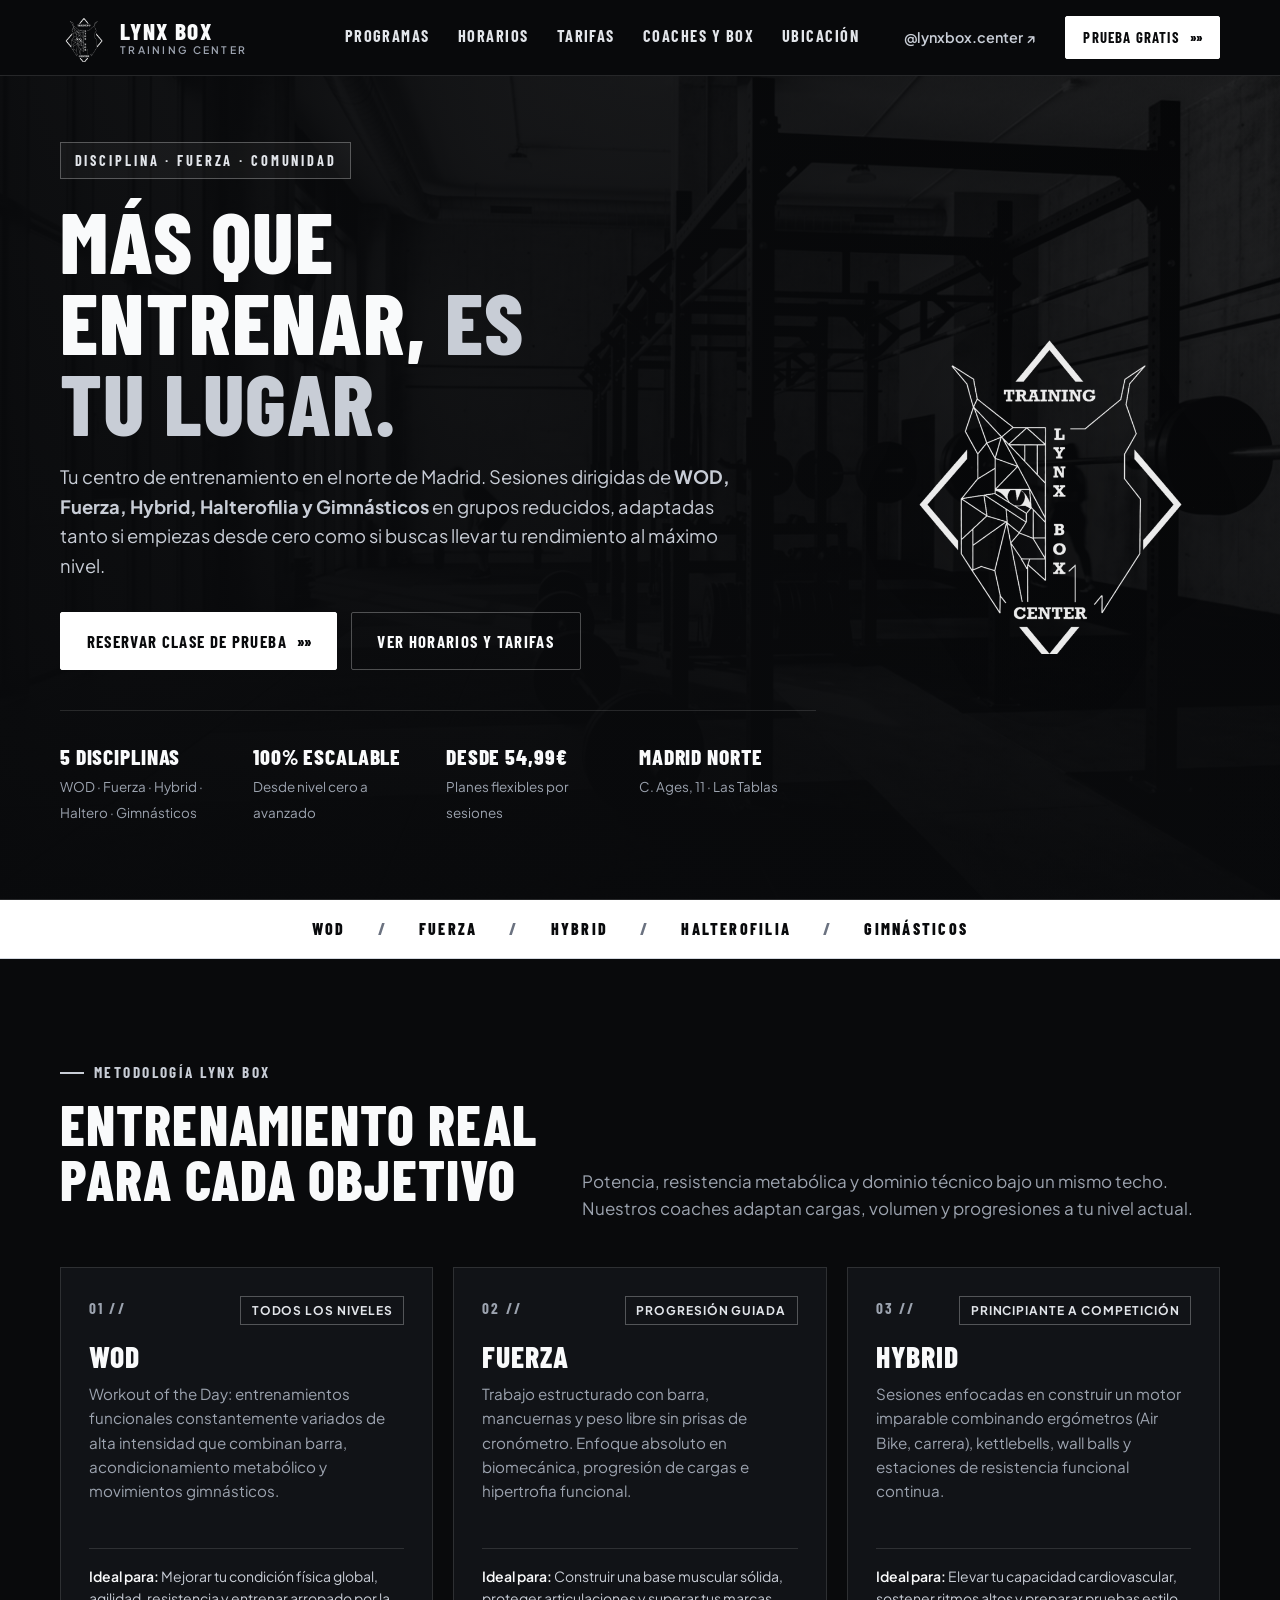
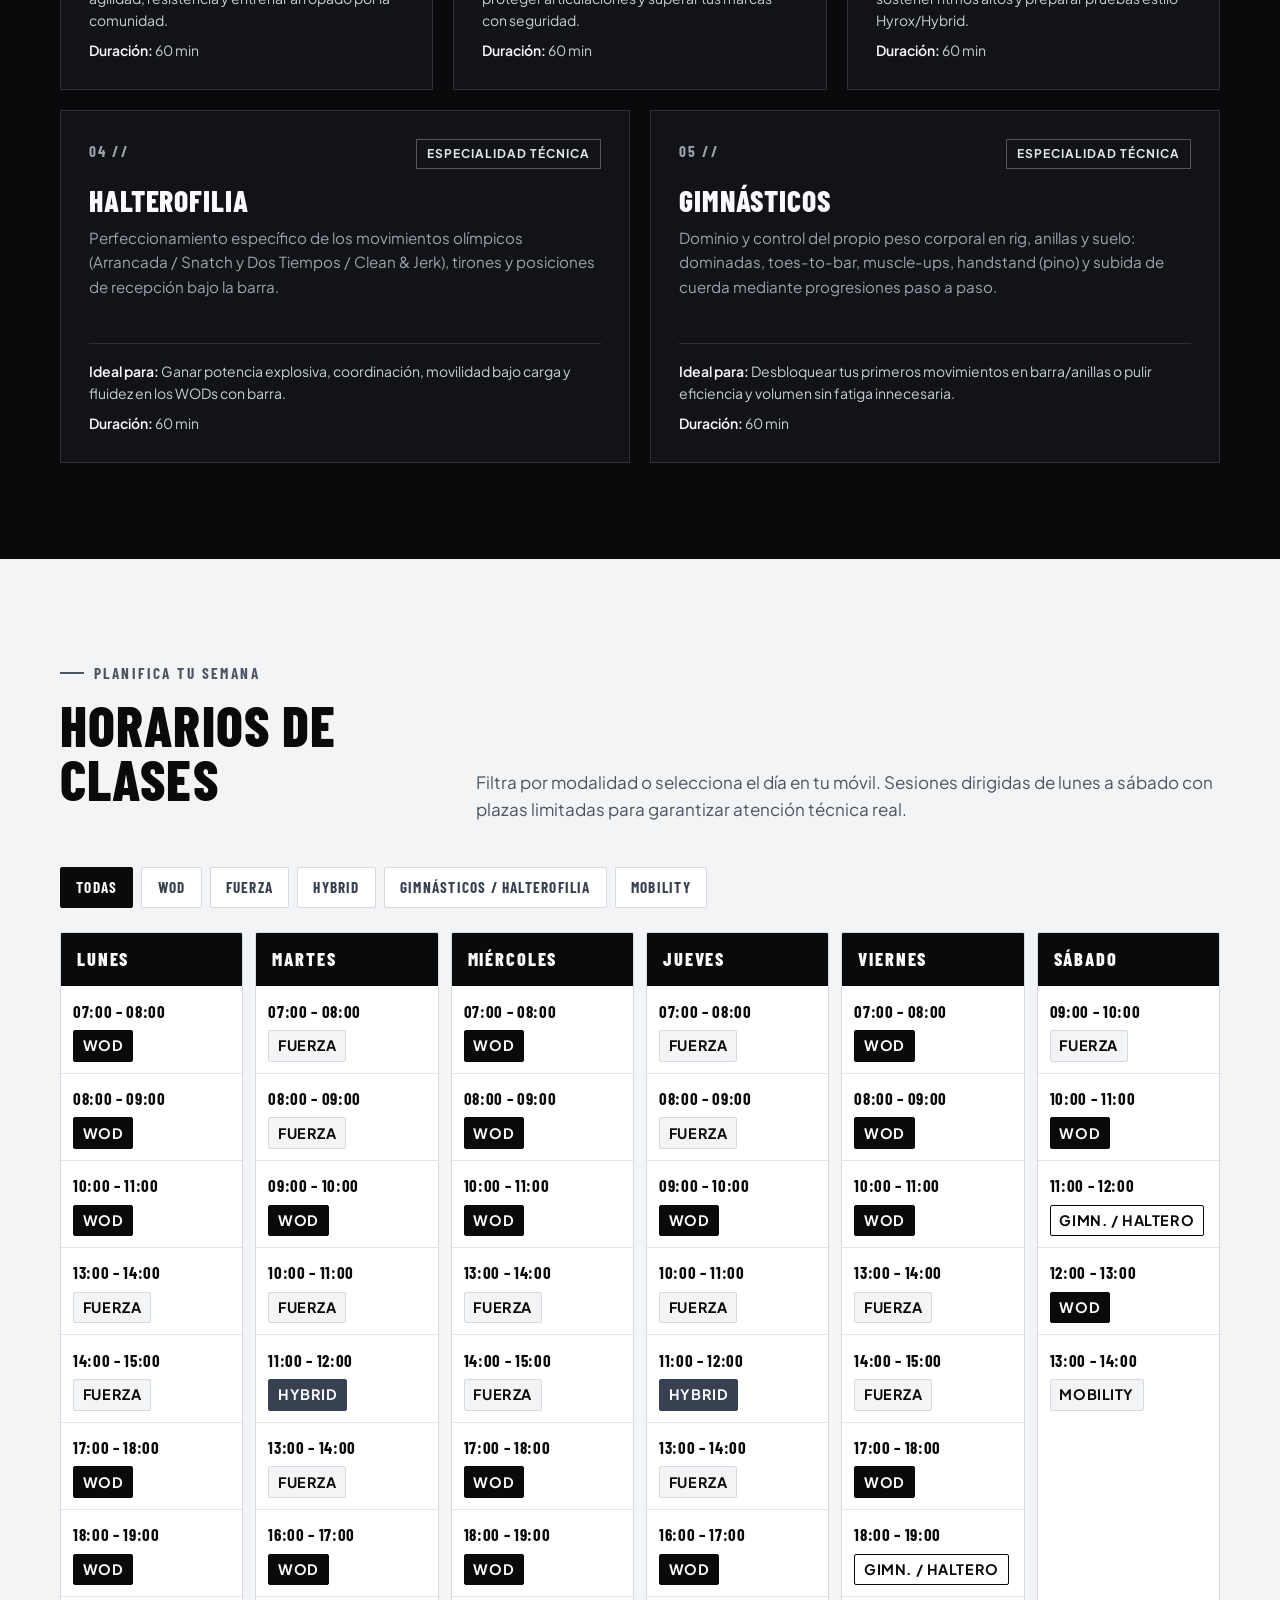
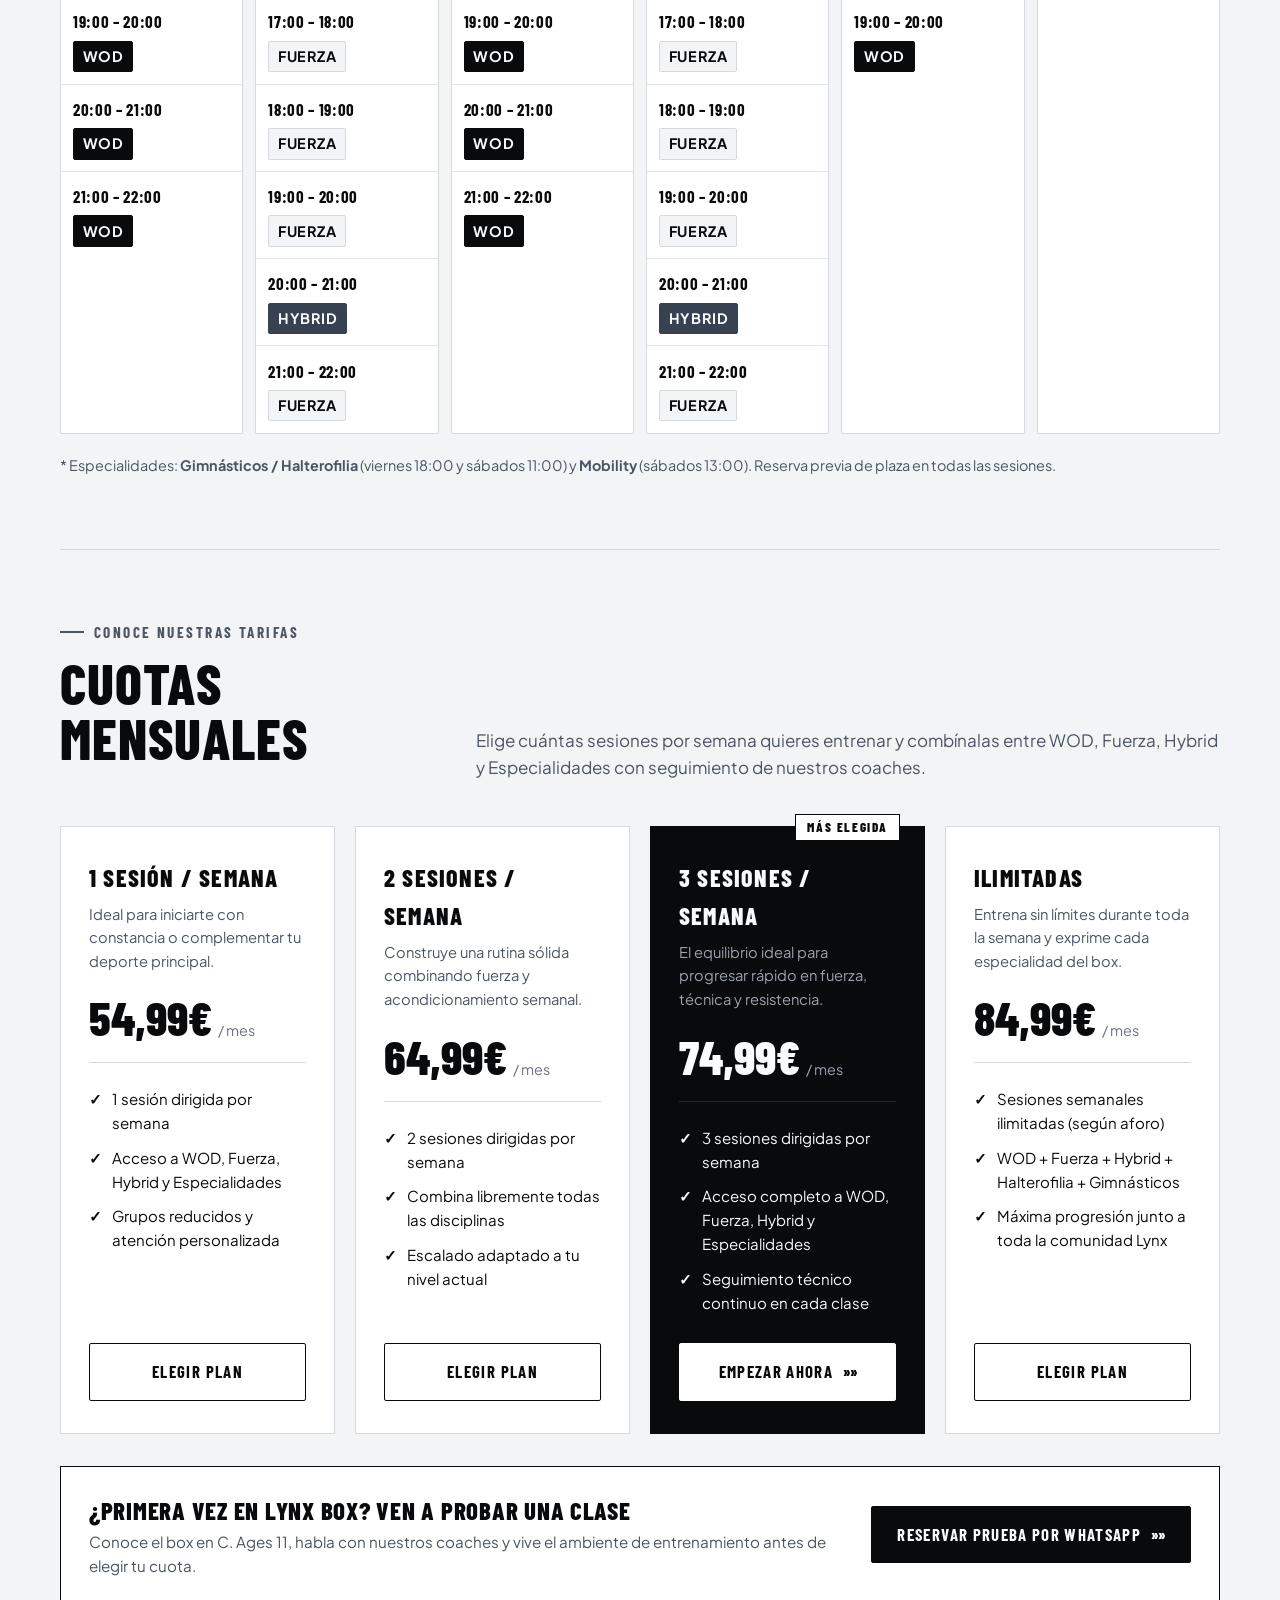
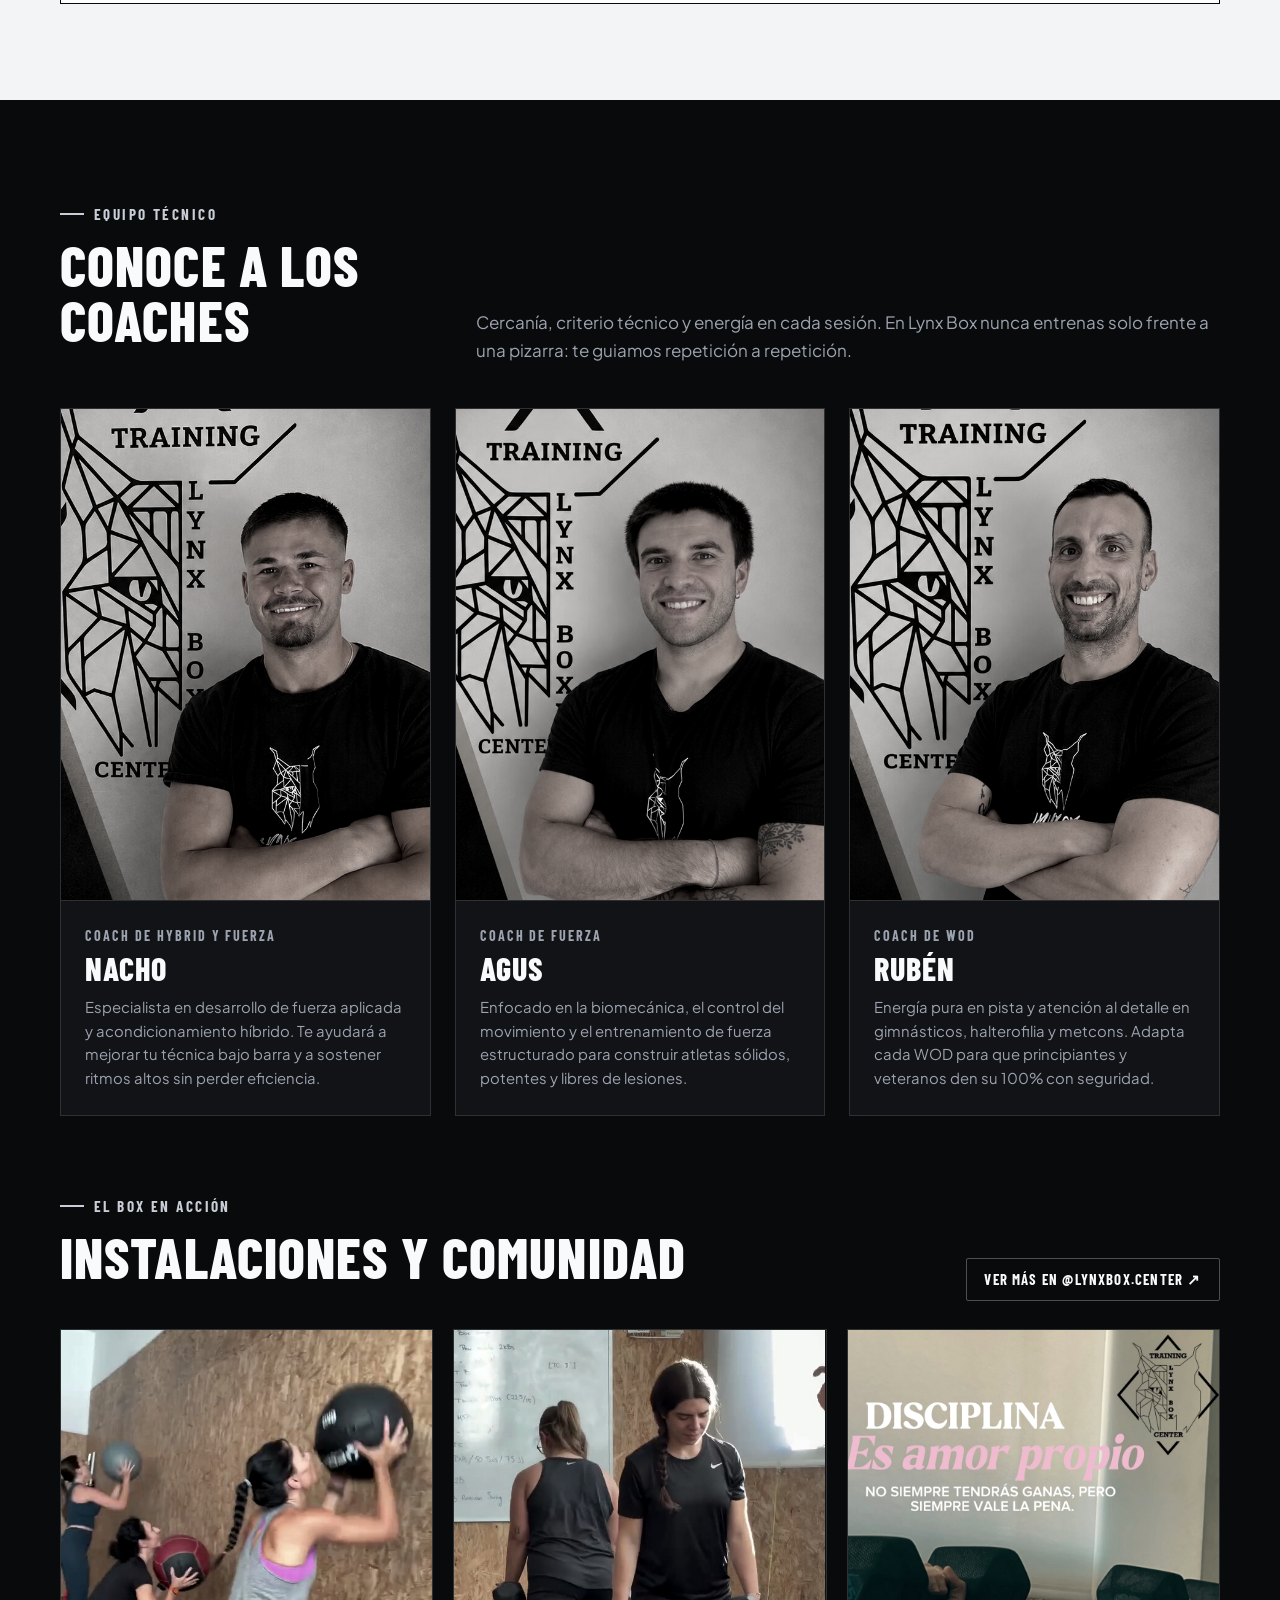
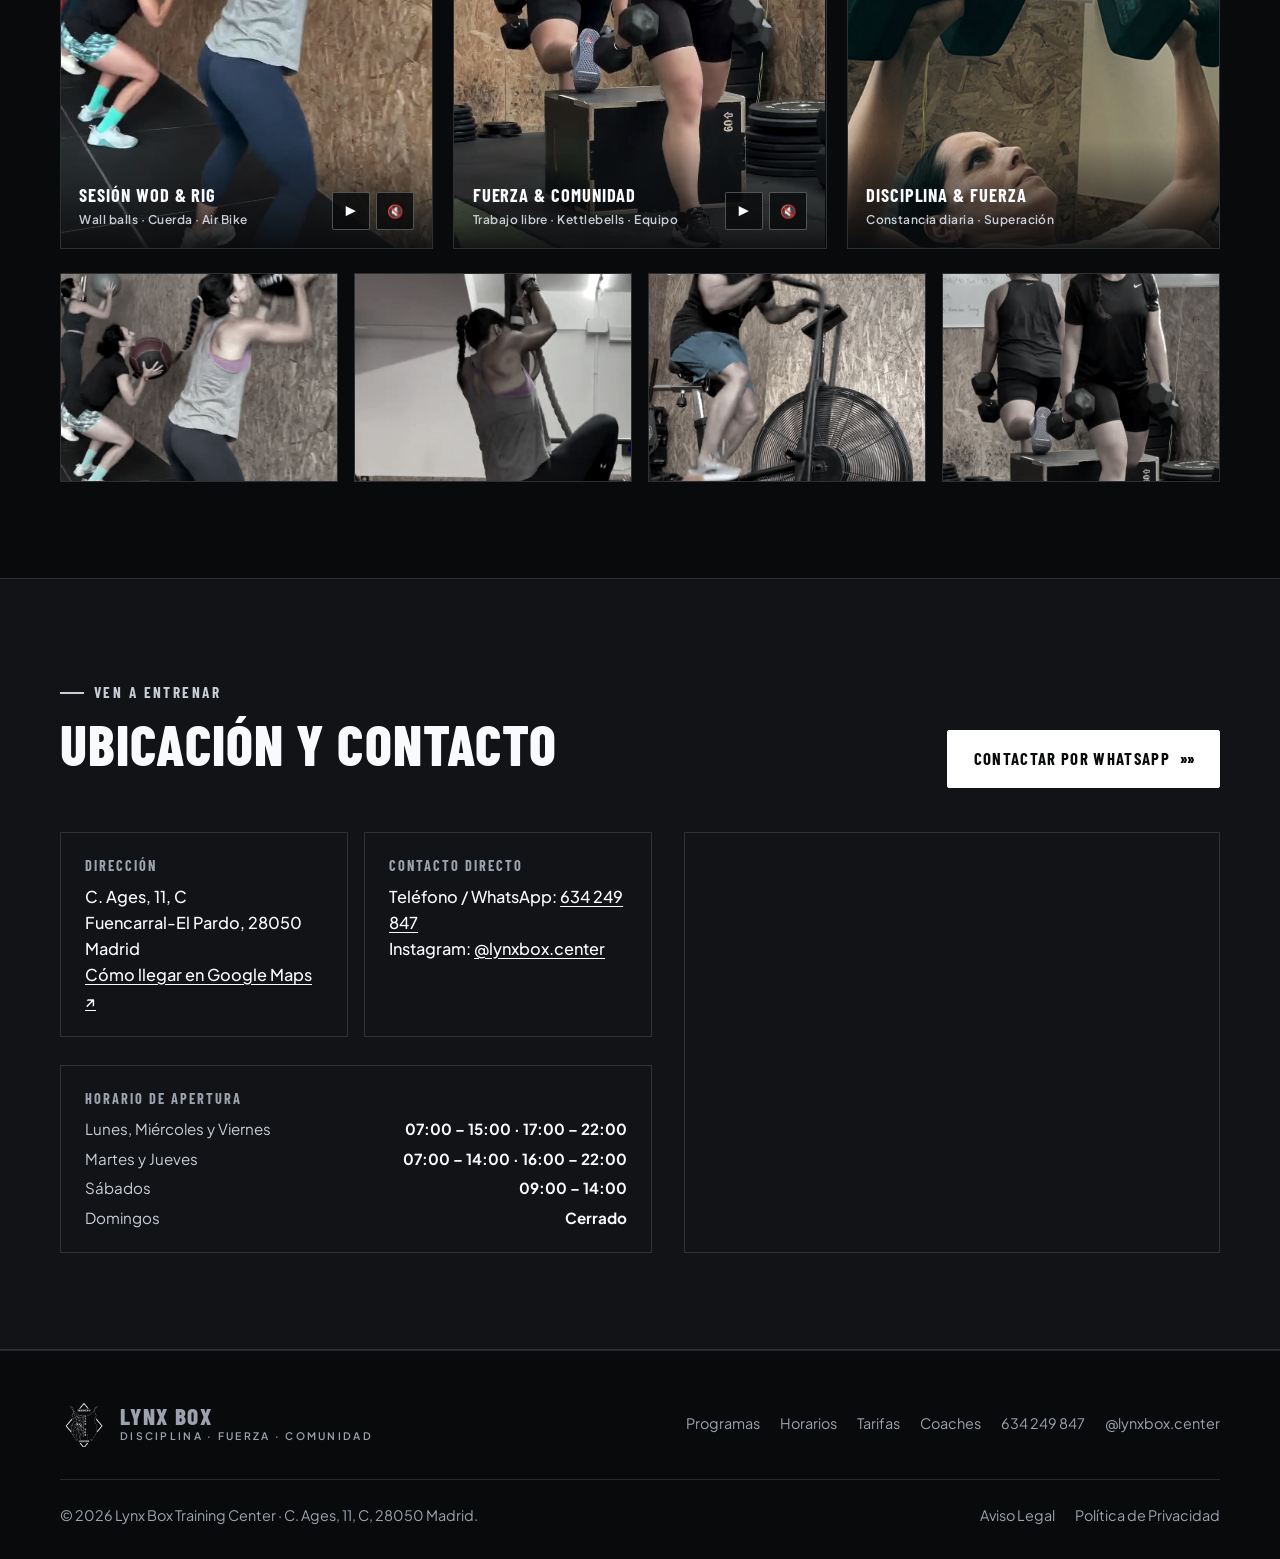
==== commit ae43dac1: "Update 5 Disciplinas subtitle with Gimnásticos" ====
--- a/index.html
+++ b/index.html
@@ -129,7 +129,7 @@
           <div class="hero-highlights" aria-label="Puntos clave de Lynx Box">
             <div>
               <span class="hero-stat-label">5 Disciplinas</span>
-              <span class="hero-stat-sub">WOD · Fuerza · Hybrid · Haltero · Gimn.</span>
+              <span class="hero-stat-sub">WOD · Fuerza · Hybrid · Haltero · Gimnásticos</span>
             </div>
             <div>
               <span class="hero-stat-label">100% Escalable</span>
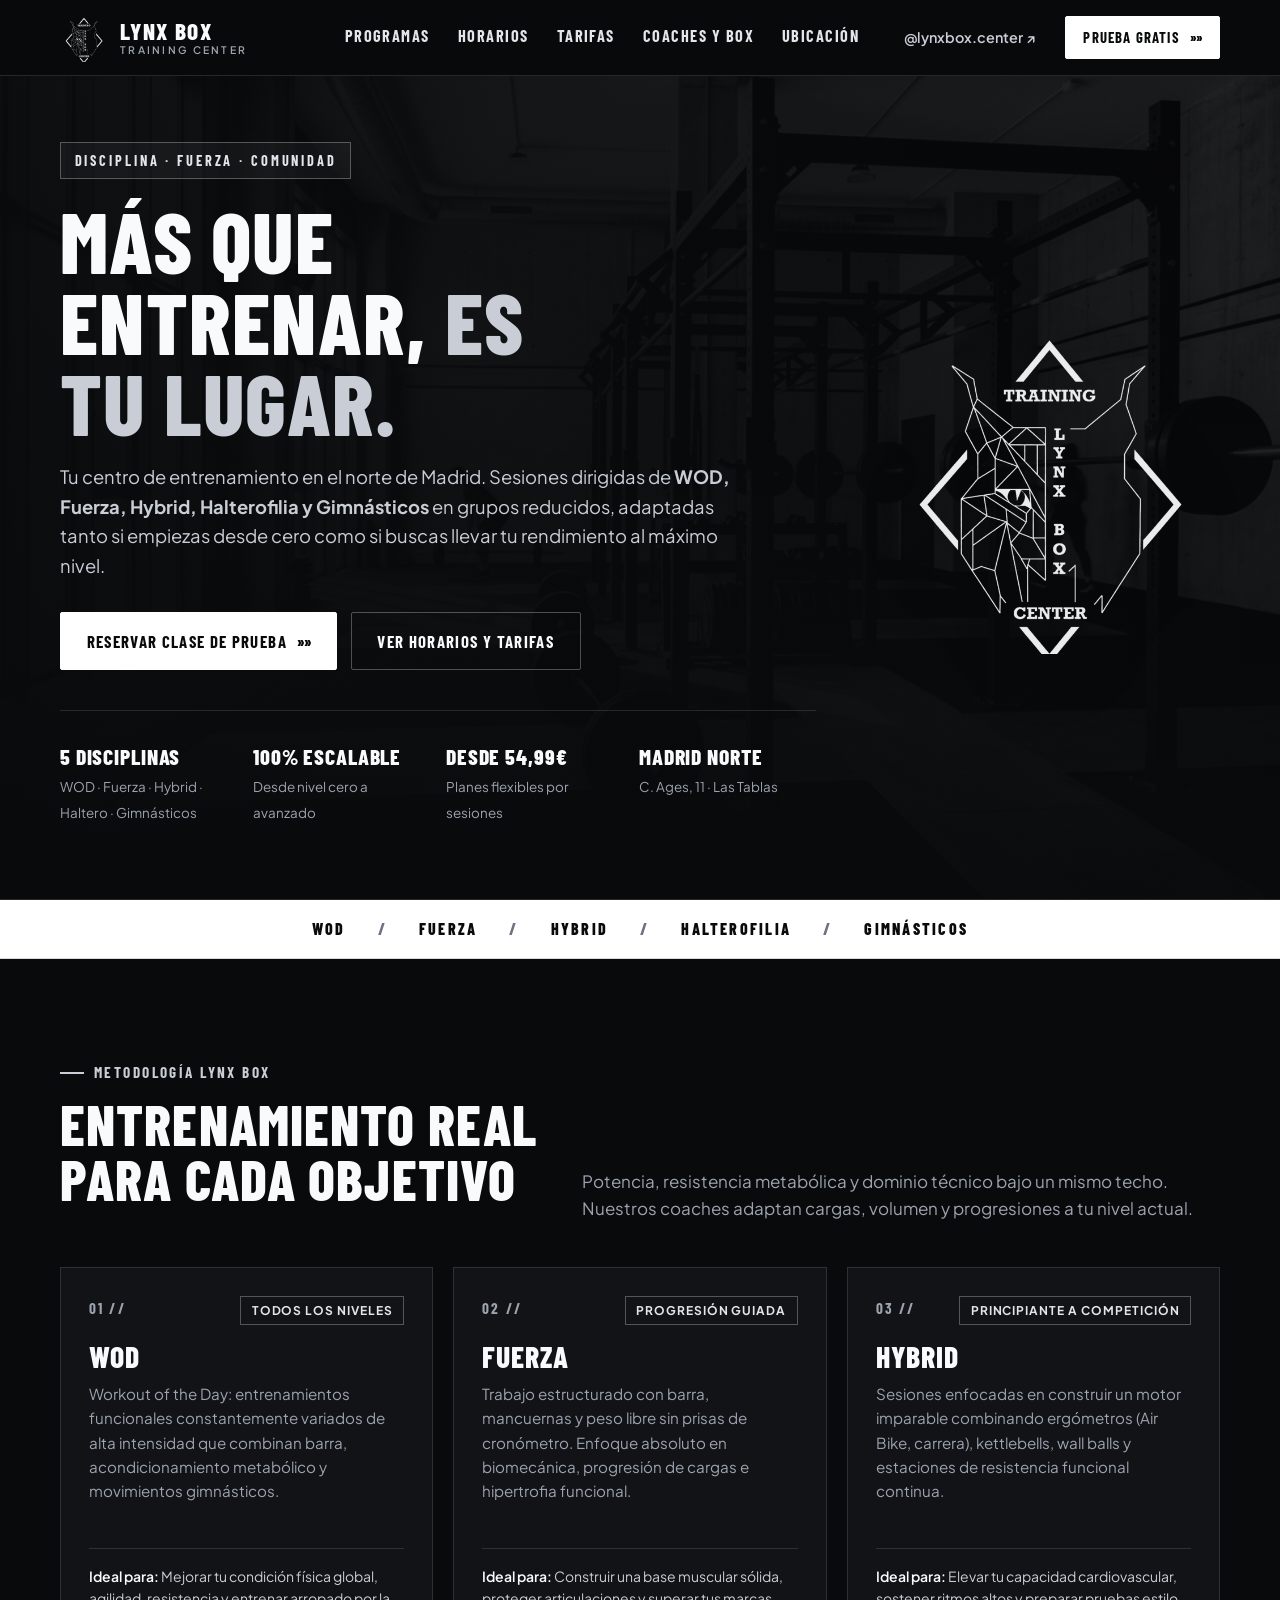
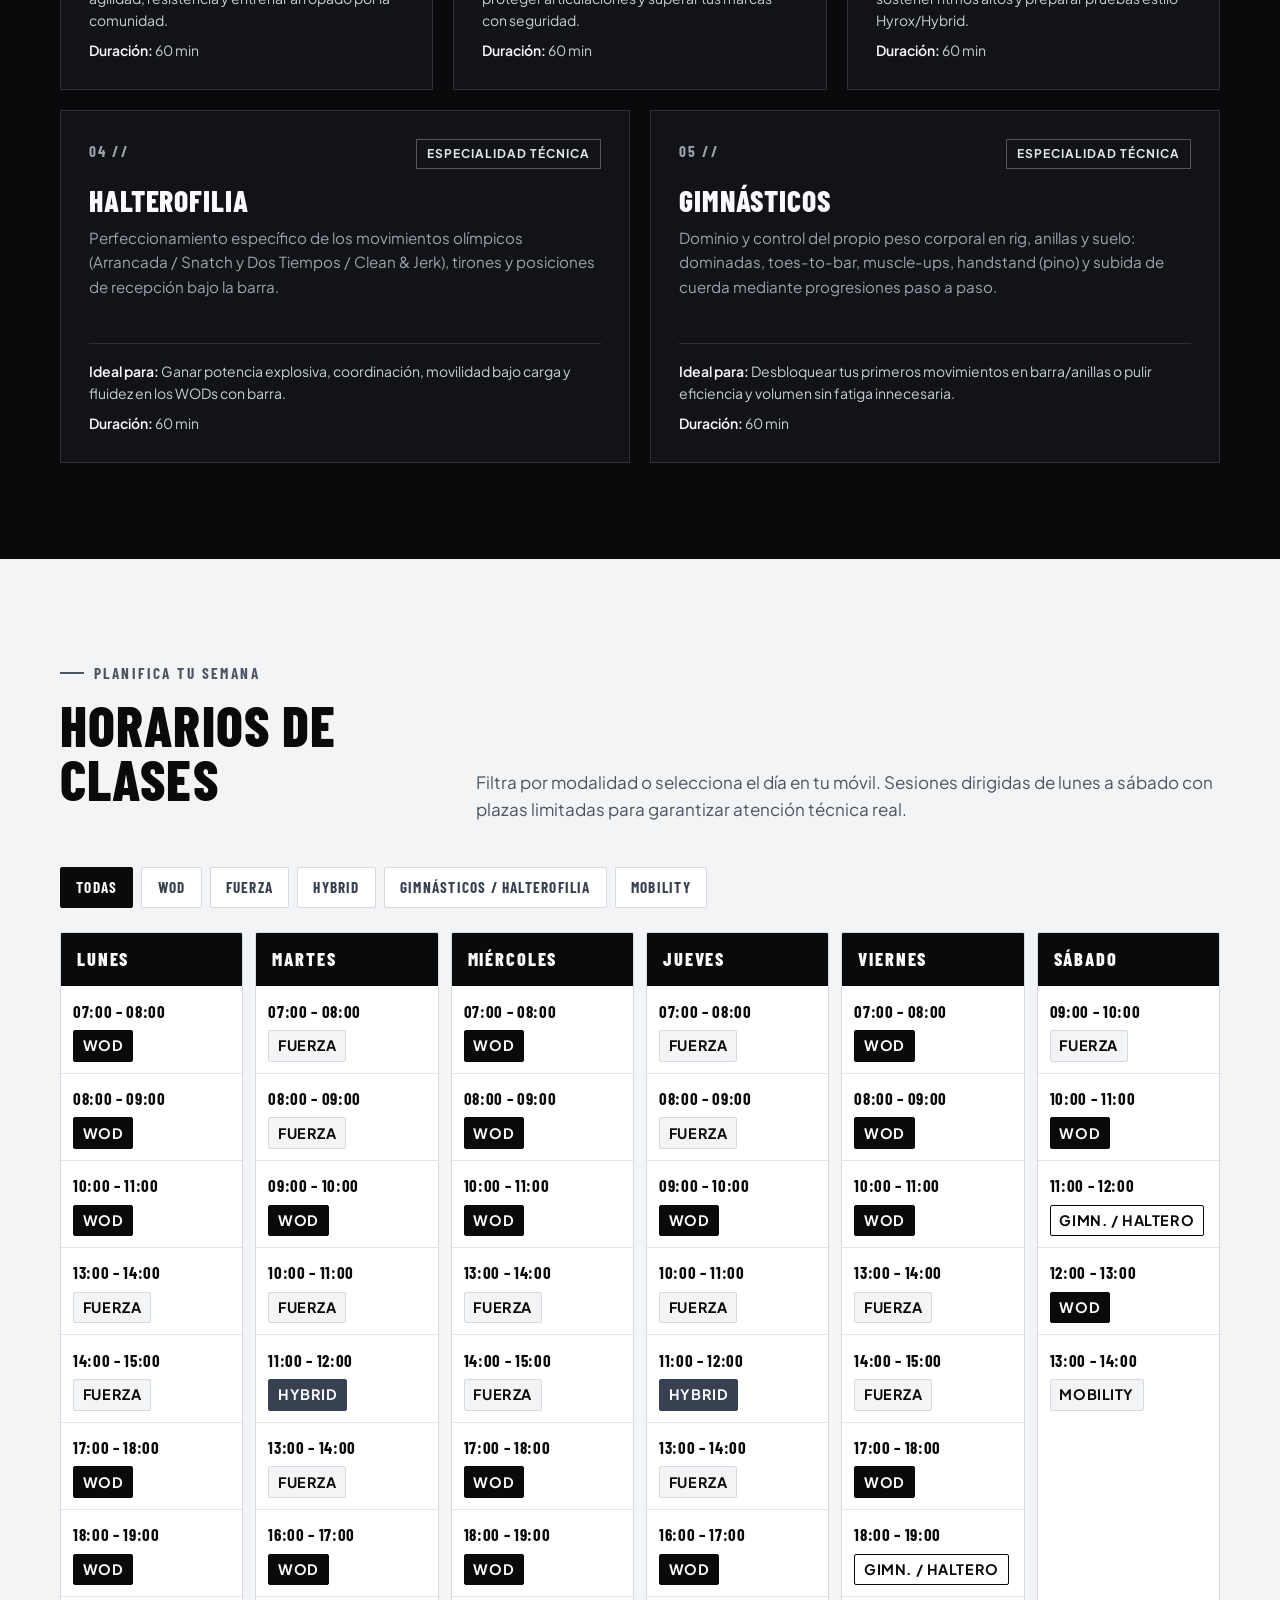
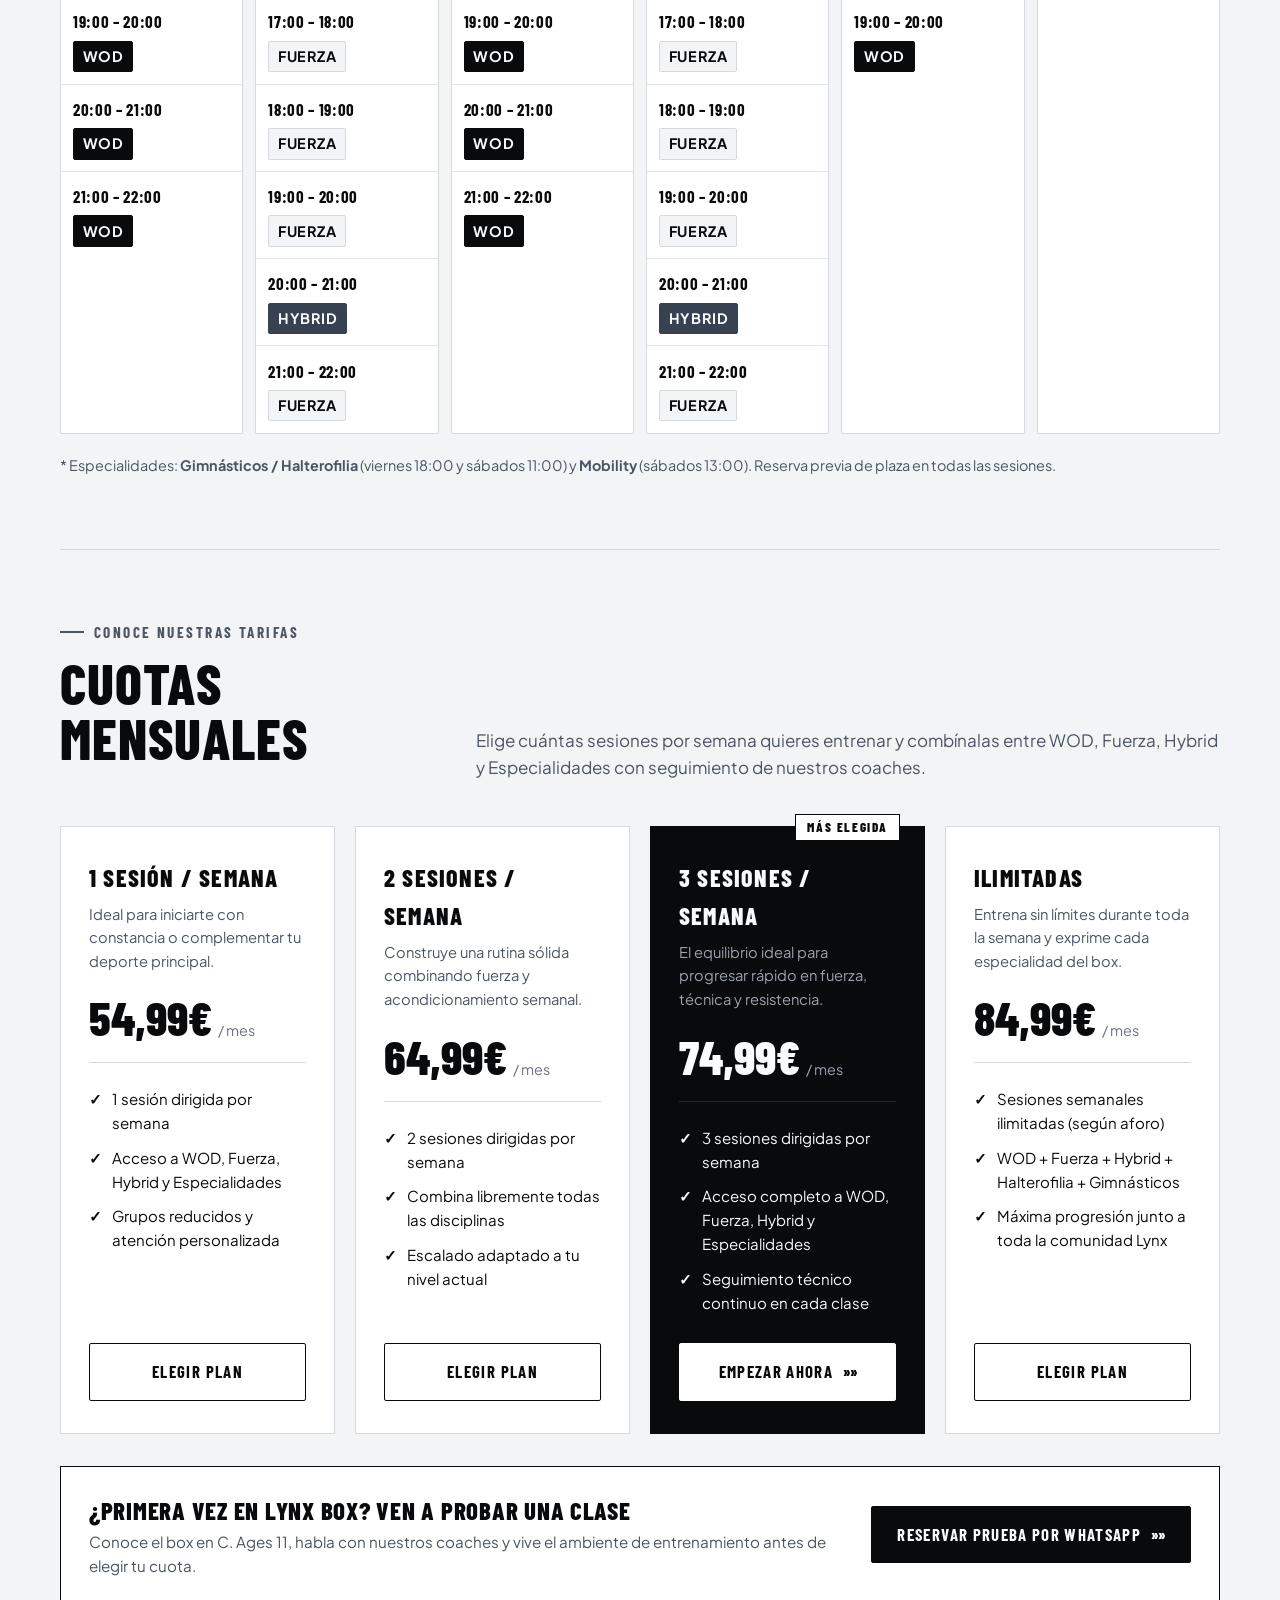
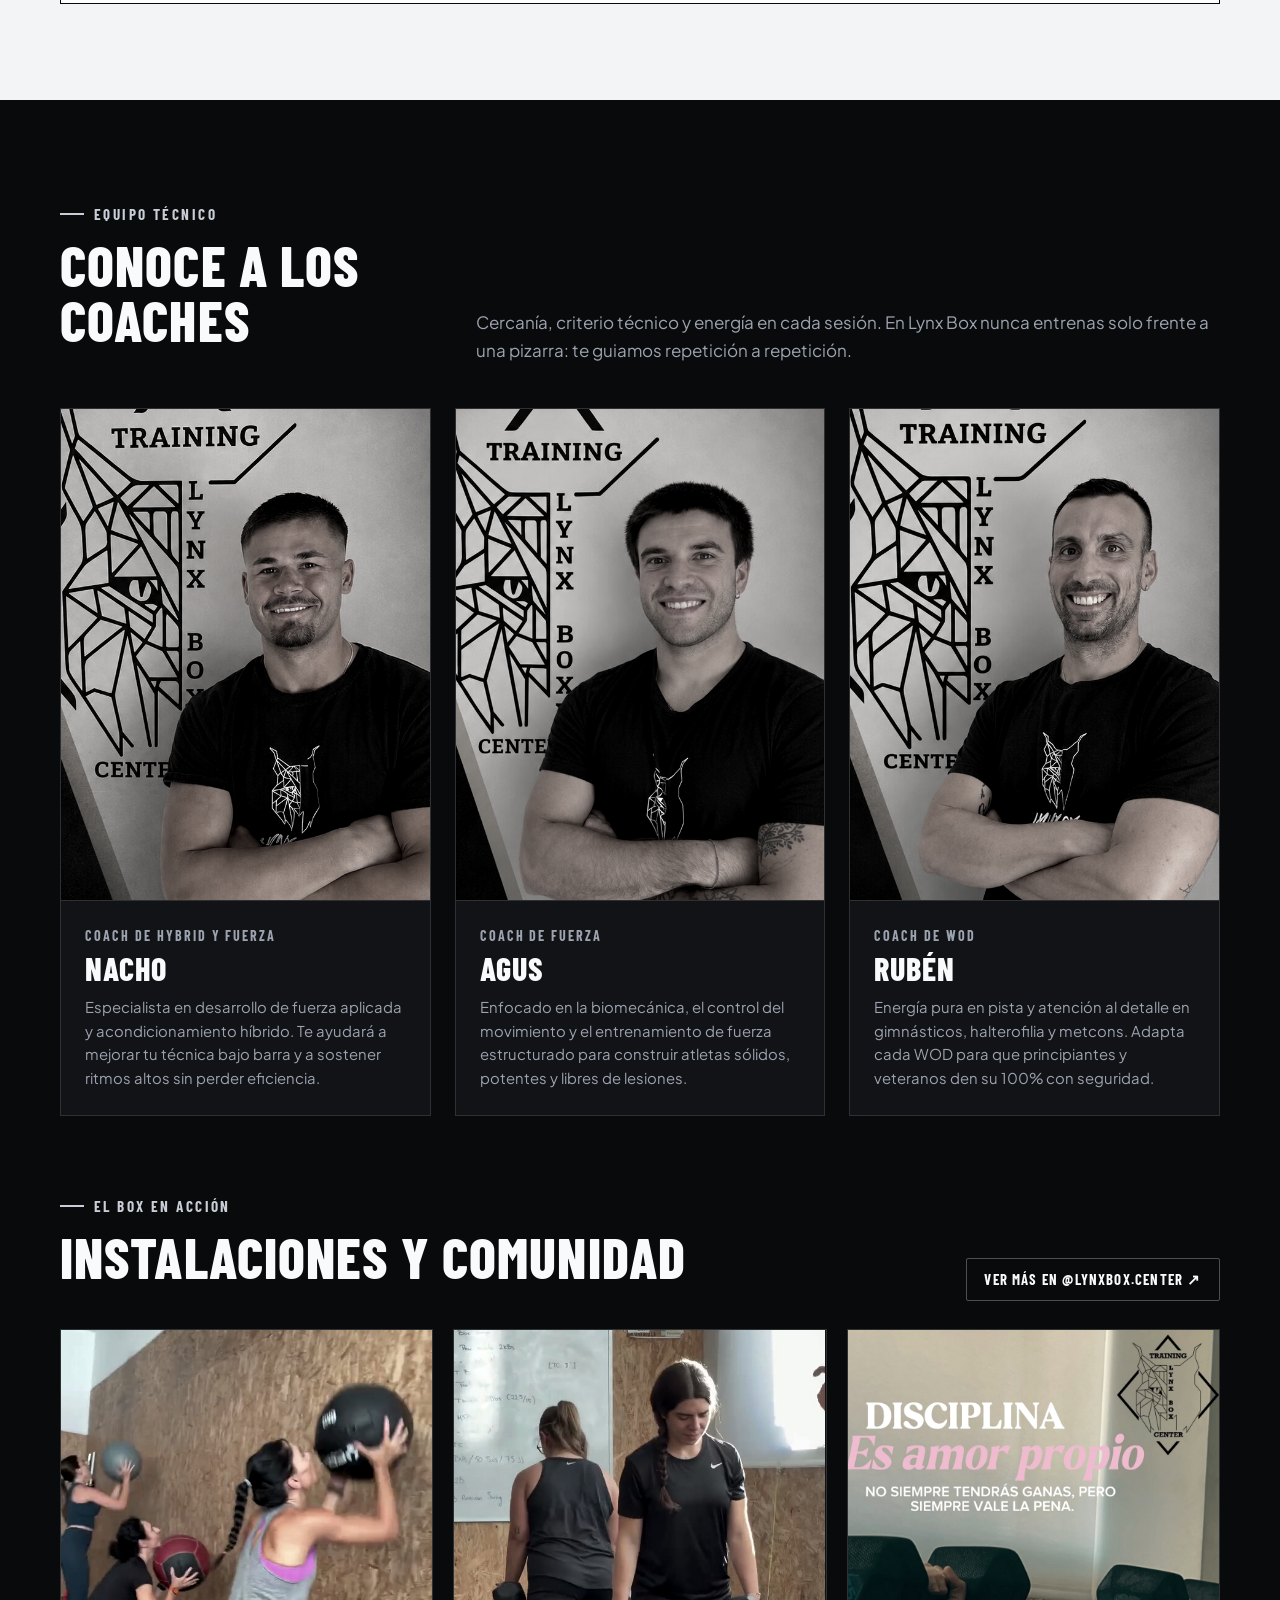
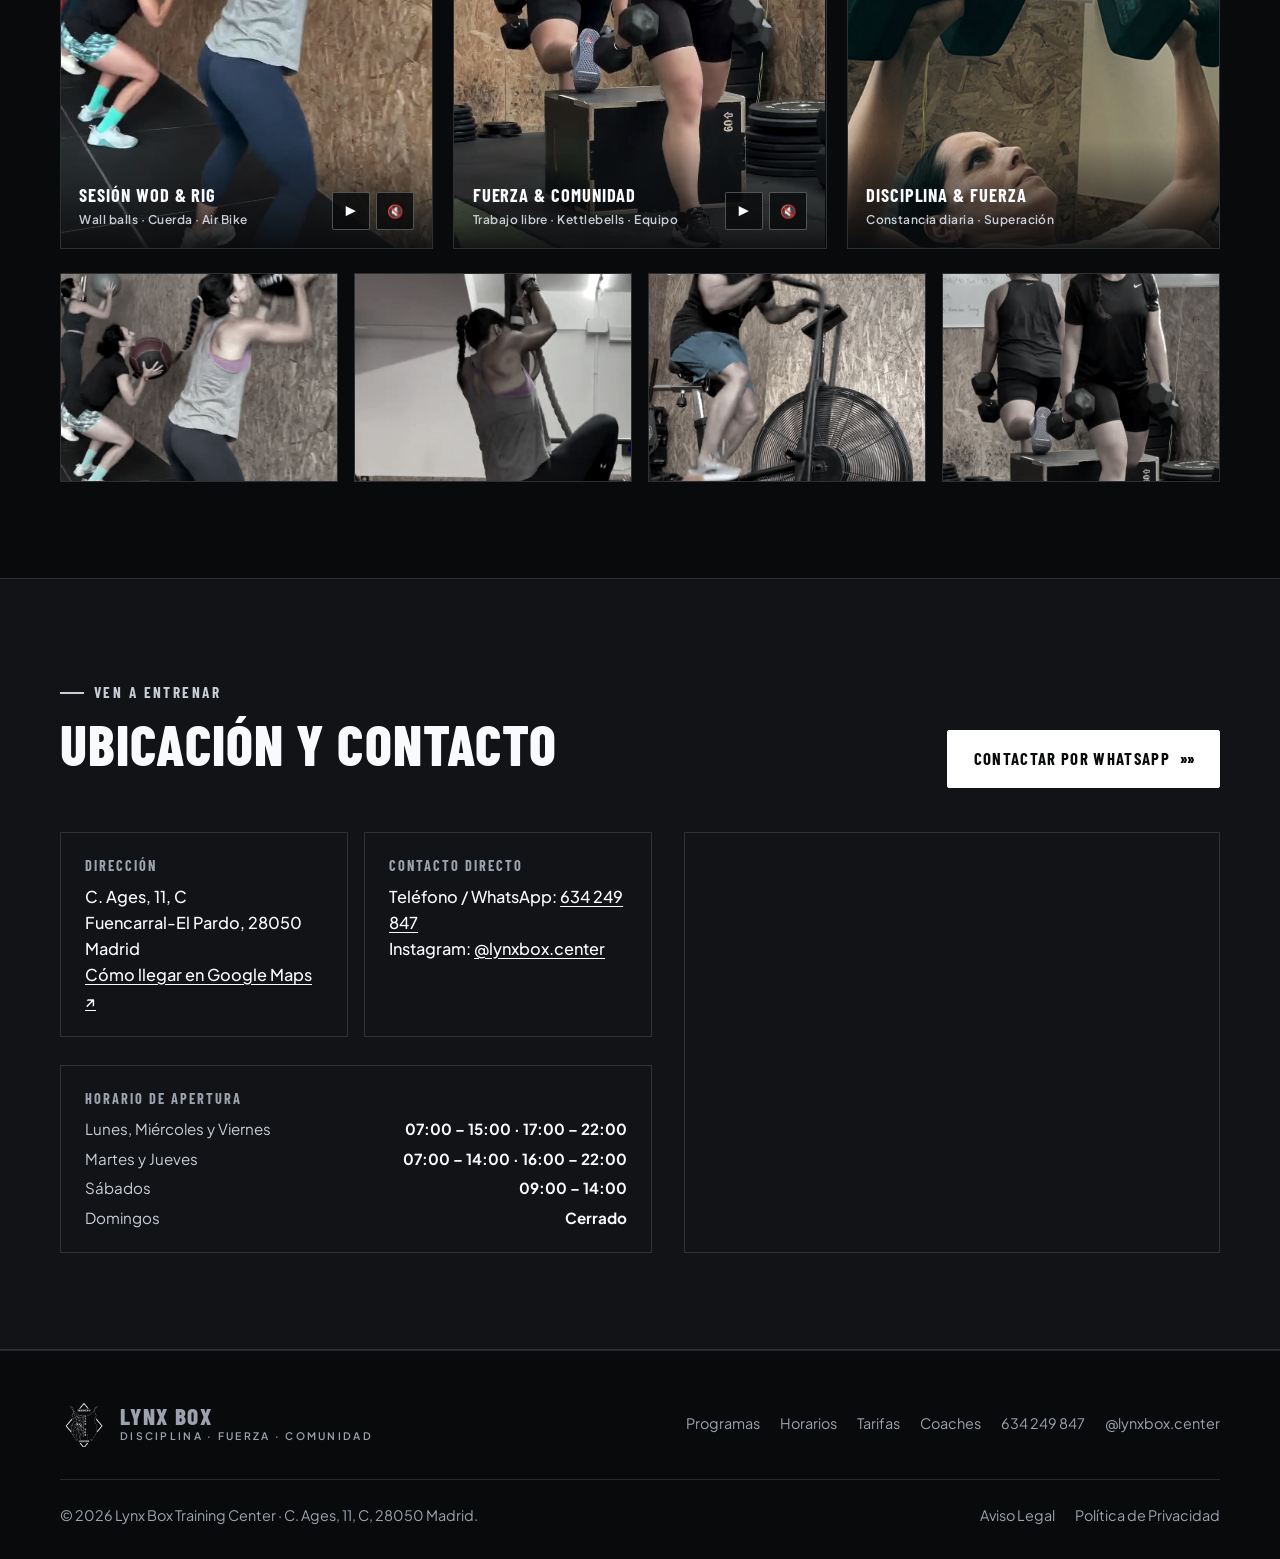
==== commit ac2db523: "Fix mobile menu drawer height caused by header backdrop-filter" ====
--- a/index.html
+++ b/index.html
@@ -20,7 +20,7 @@
   <link rel="preconnect" href="https://fonts.gstatic.com" crossorigin>
   <link href="https://fonts.googleapis.com/css2?family=Barlow+Condensed:wght@700;800&family=Plus+Jakarta+Sans:wght@400;500;600;700&display=swap" rel="stylesheet">
 
-  <link rel="stylesheet" href="css/styles.css">
+  <link rel="stylesheet" href="css/styles.css?v=2">
 </head>
 <body>
   <a href="#contenido-principal" class="skip-link">Saltar al contenido principal</a>
--- a/css/styles.css
+++ b/css/styles.css
@@ -287,10 +287,18 @@
   top: 0;
   z-index: 200;
   height: var(--header-height);
-  background-color: rgba(9, 10, 12, 0.92);
+  border-bottom: 1px solid var(--border-dark);
+}
+
+.site-header::before {
+  content: "";
+  position: absolute;
+  inset: 0;
+  background-color: rgba(9, 10, 12, 0.94);
   backdrop-filter: blur(12px);
   -webkit-backdrop-filter: blur(12px);
-  border-bottom: 1px solid var(--border-dark);
+  z-index: -1;
+  pointer-events: none;
 }
 
 .header-inner {
@@ -373,9 +381,15 @@
 /* Nav Menu (Mobile Drawer first) */
 .site-nav {
   position: fixed;
-  inset: var(--header-height) 0 0 0;
+  top: var(--header-height);
+  left: 0;
+  right: 0;
+  width: 100%;
+  height: calc(100vh - var(--header-height));
+  height: calc(100dvh - var(--header-height));
+  z-index: 205;
   background-color: var(--bg-black);
-  padding: 2rem 1.5rem;
+  padding: 2rem 1.5rem 2.5rem;
   display: flex;
   flex-direction: column;
   justify-content: space-between;
@@ -1408,7 +1422,11 @@
 
   .site-nav {
     position: static;
-    inset: auto;
+    top: auto;
+    left: auto;
+    right: auto;
+    width: auto;
+    height: auto;
     background: transparent;
     padding: 0;
     flex-direction: row;
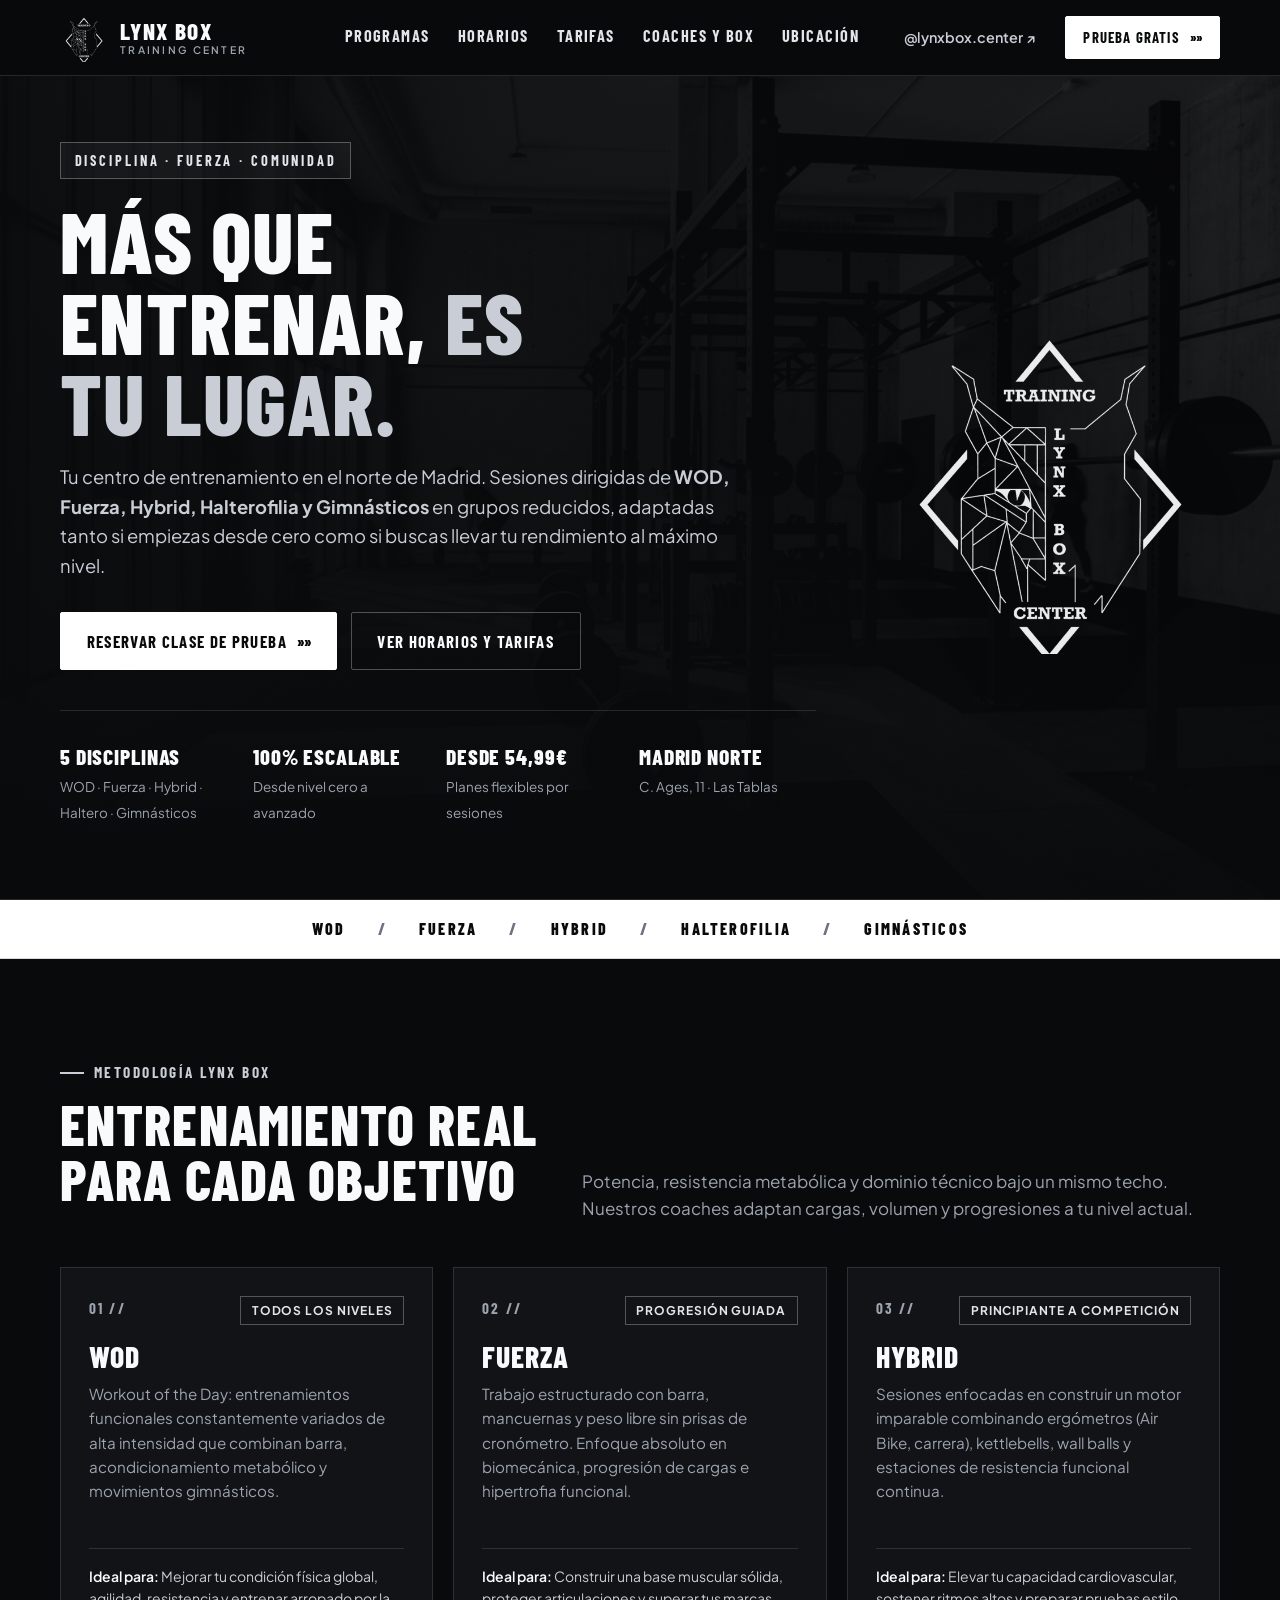
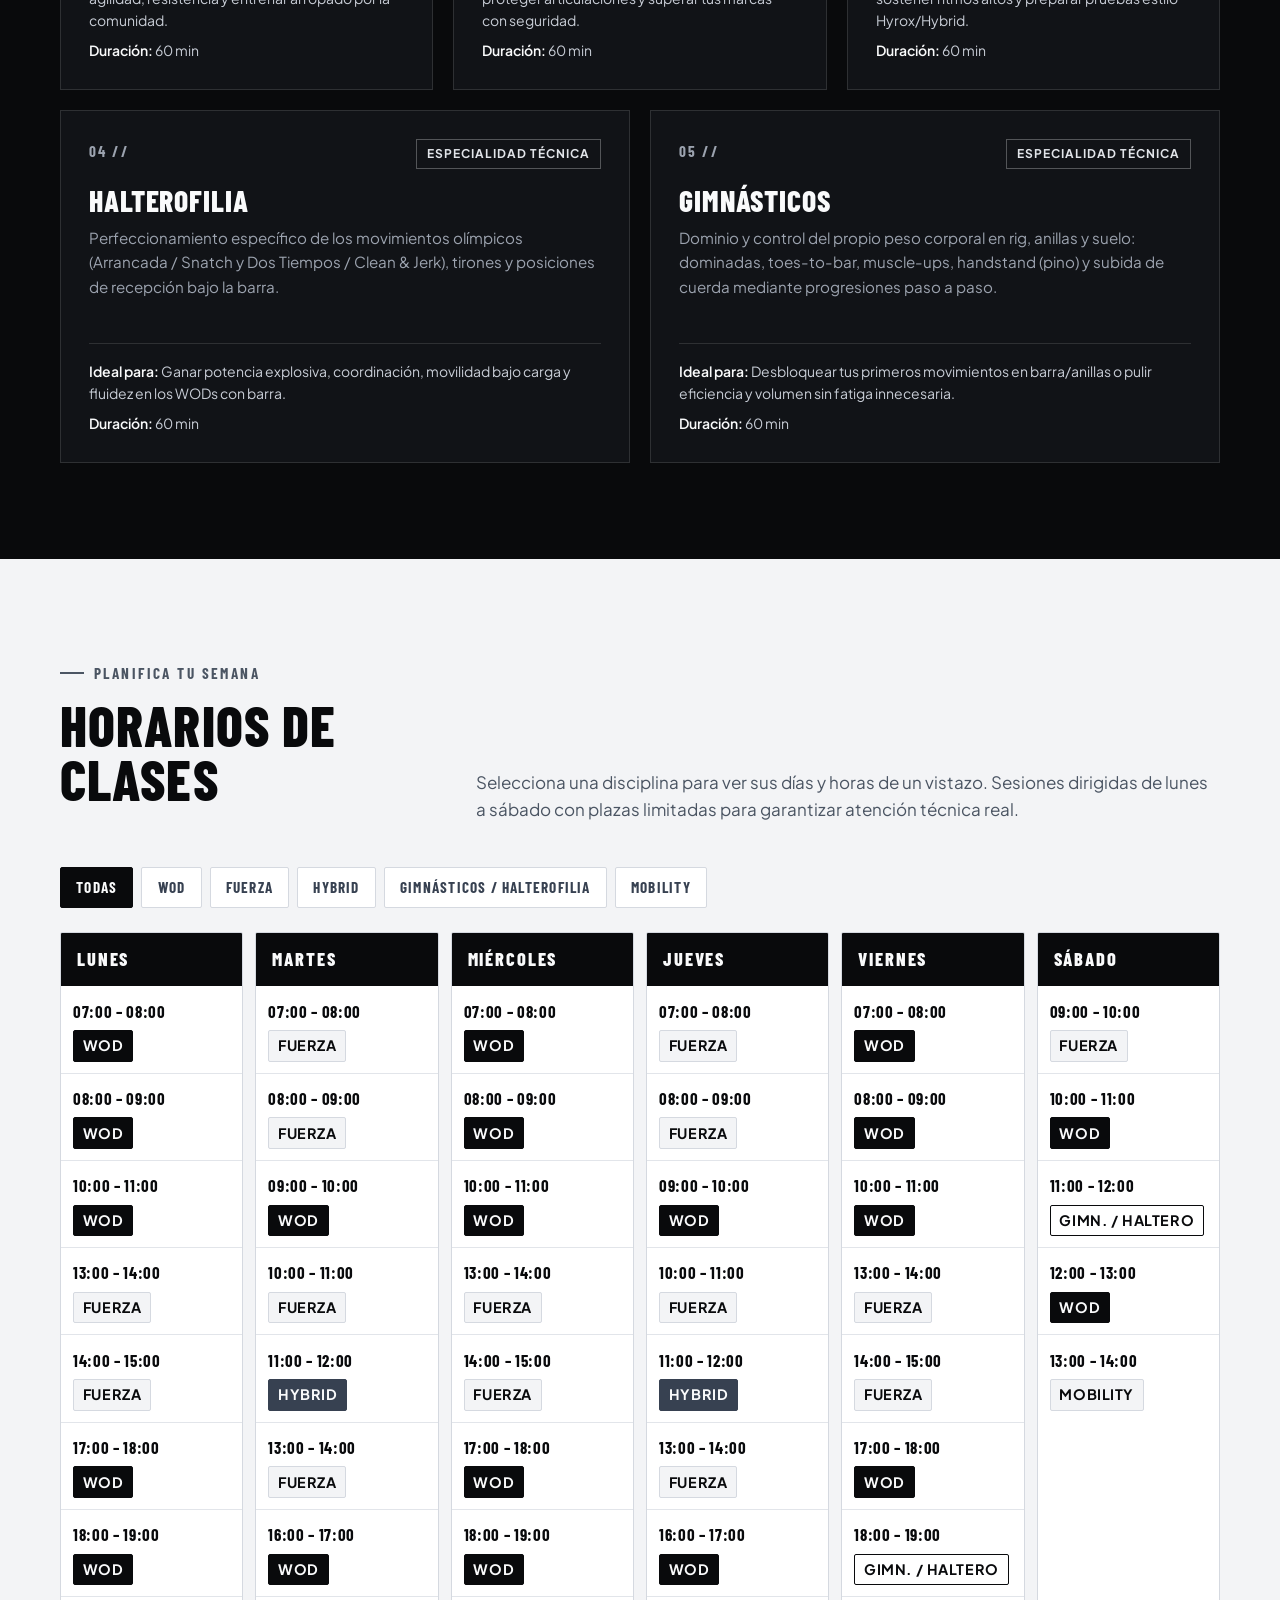
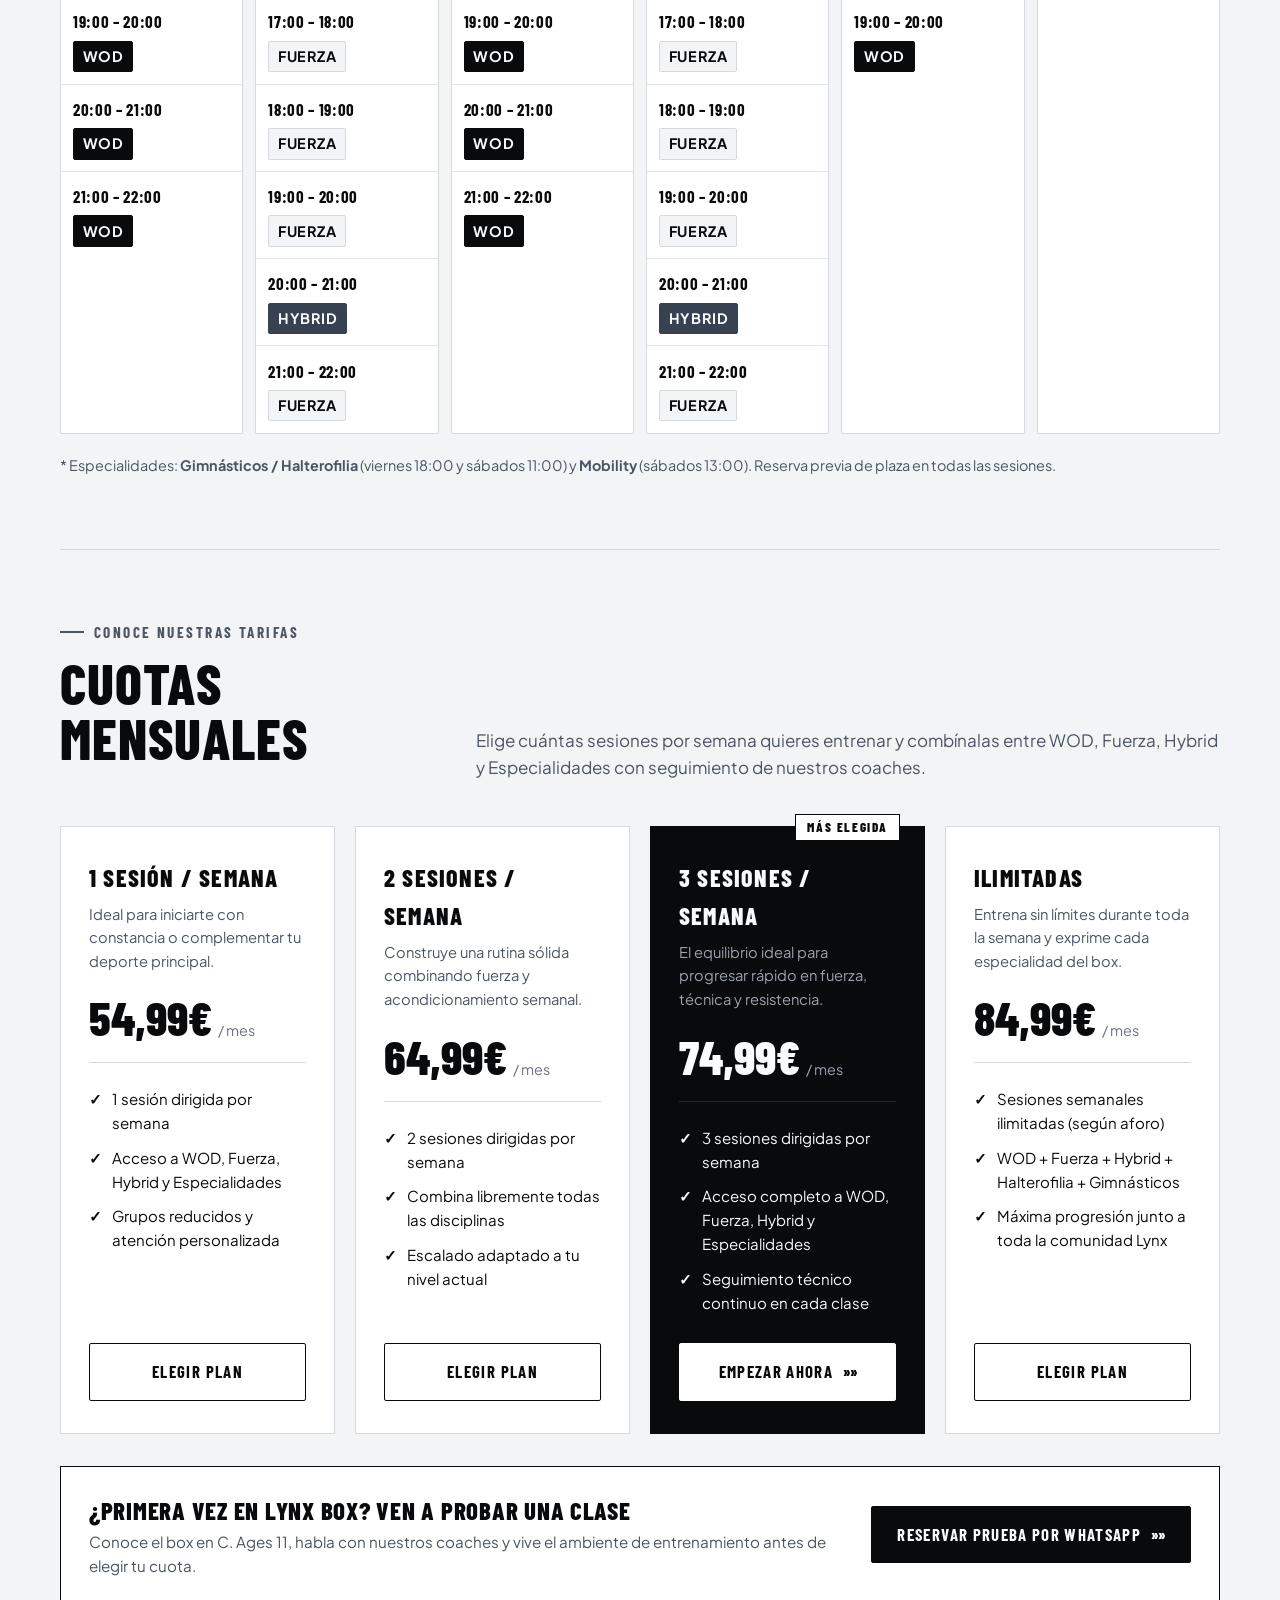
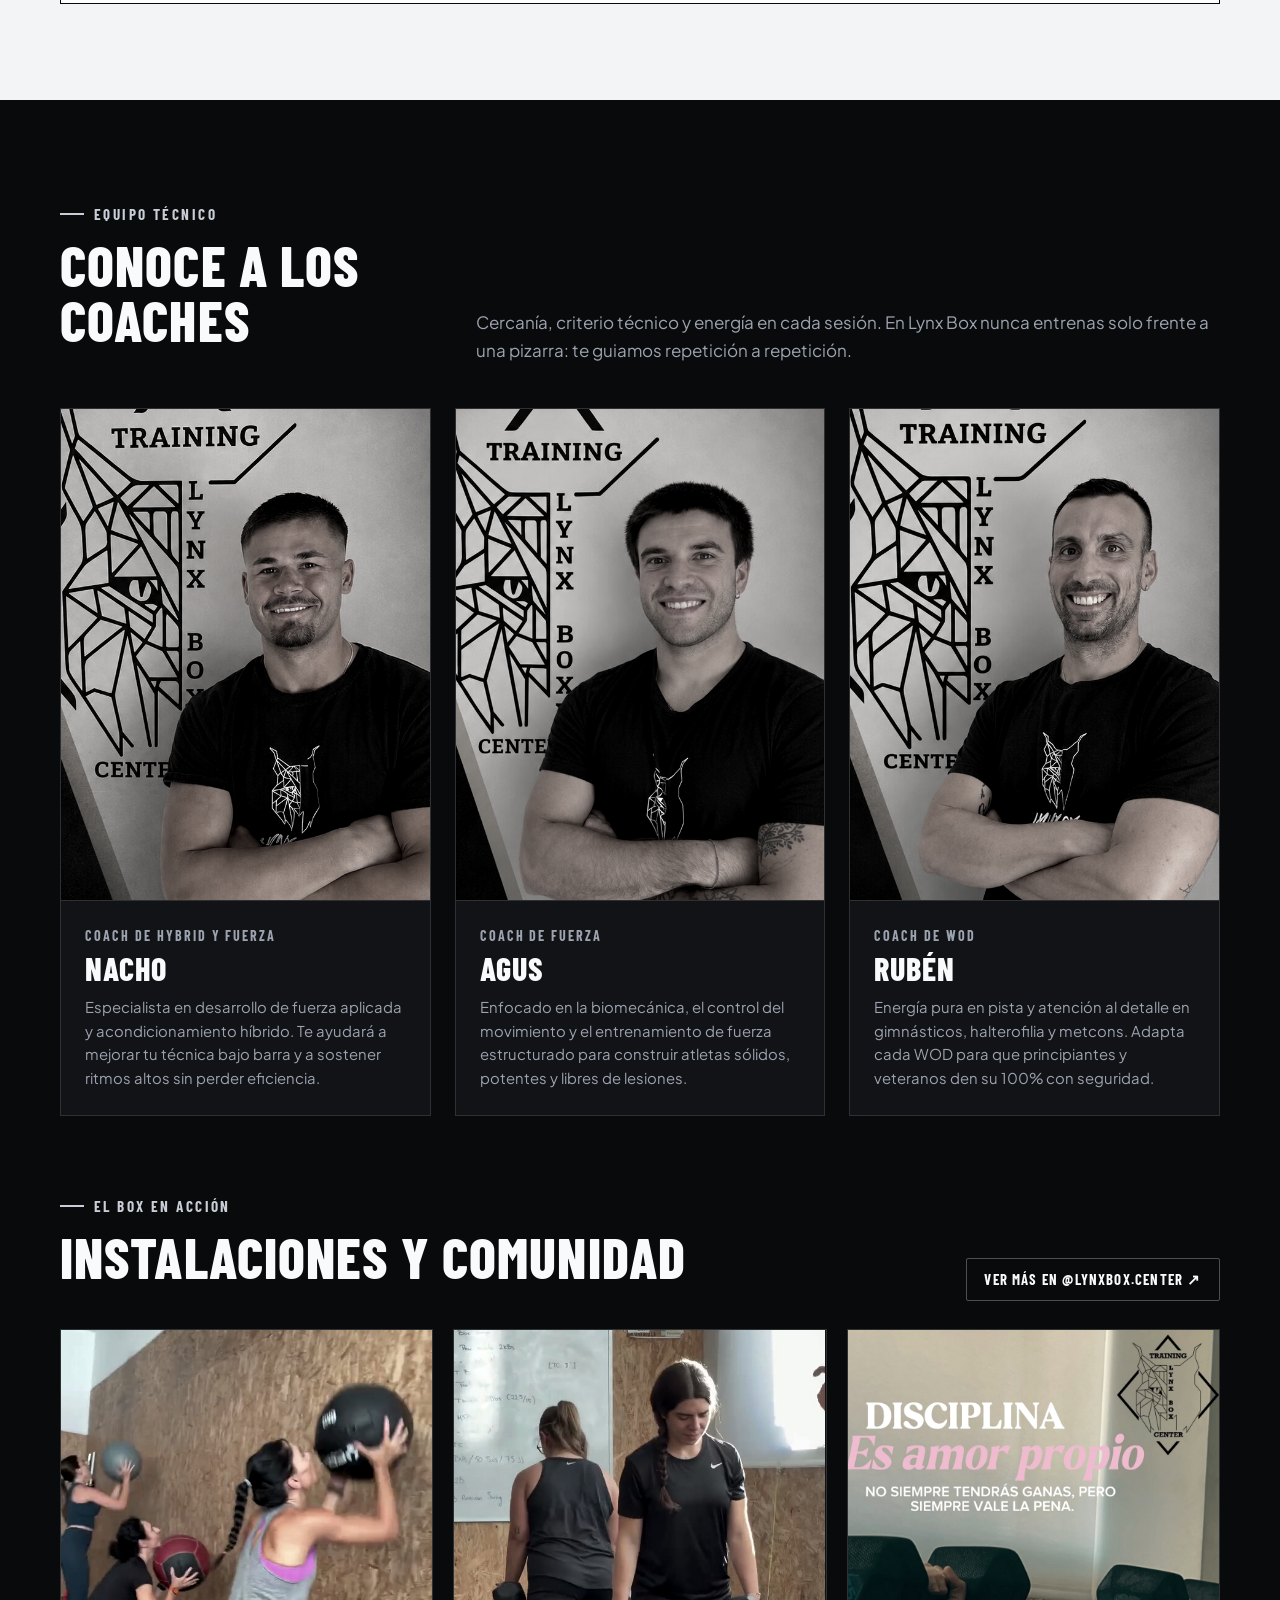
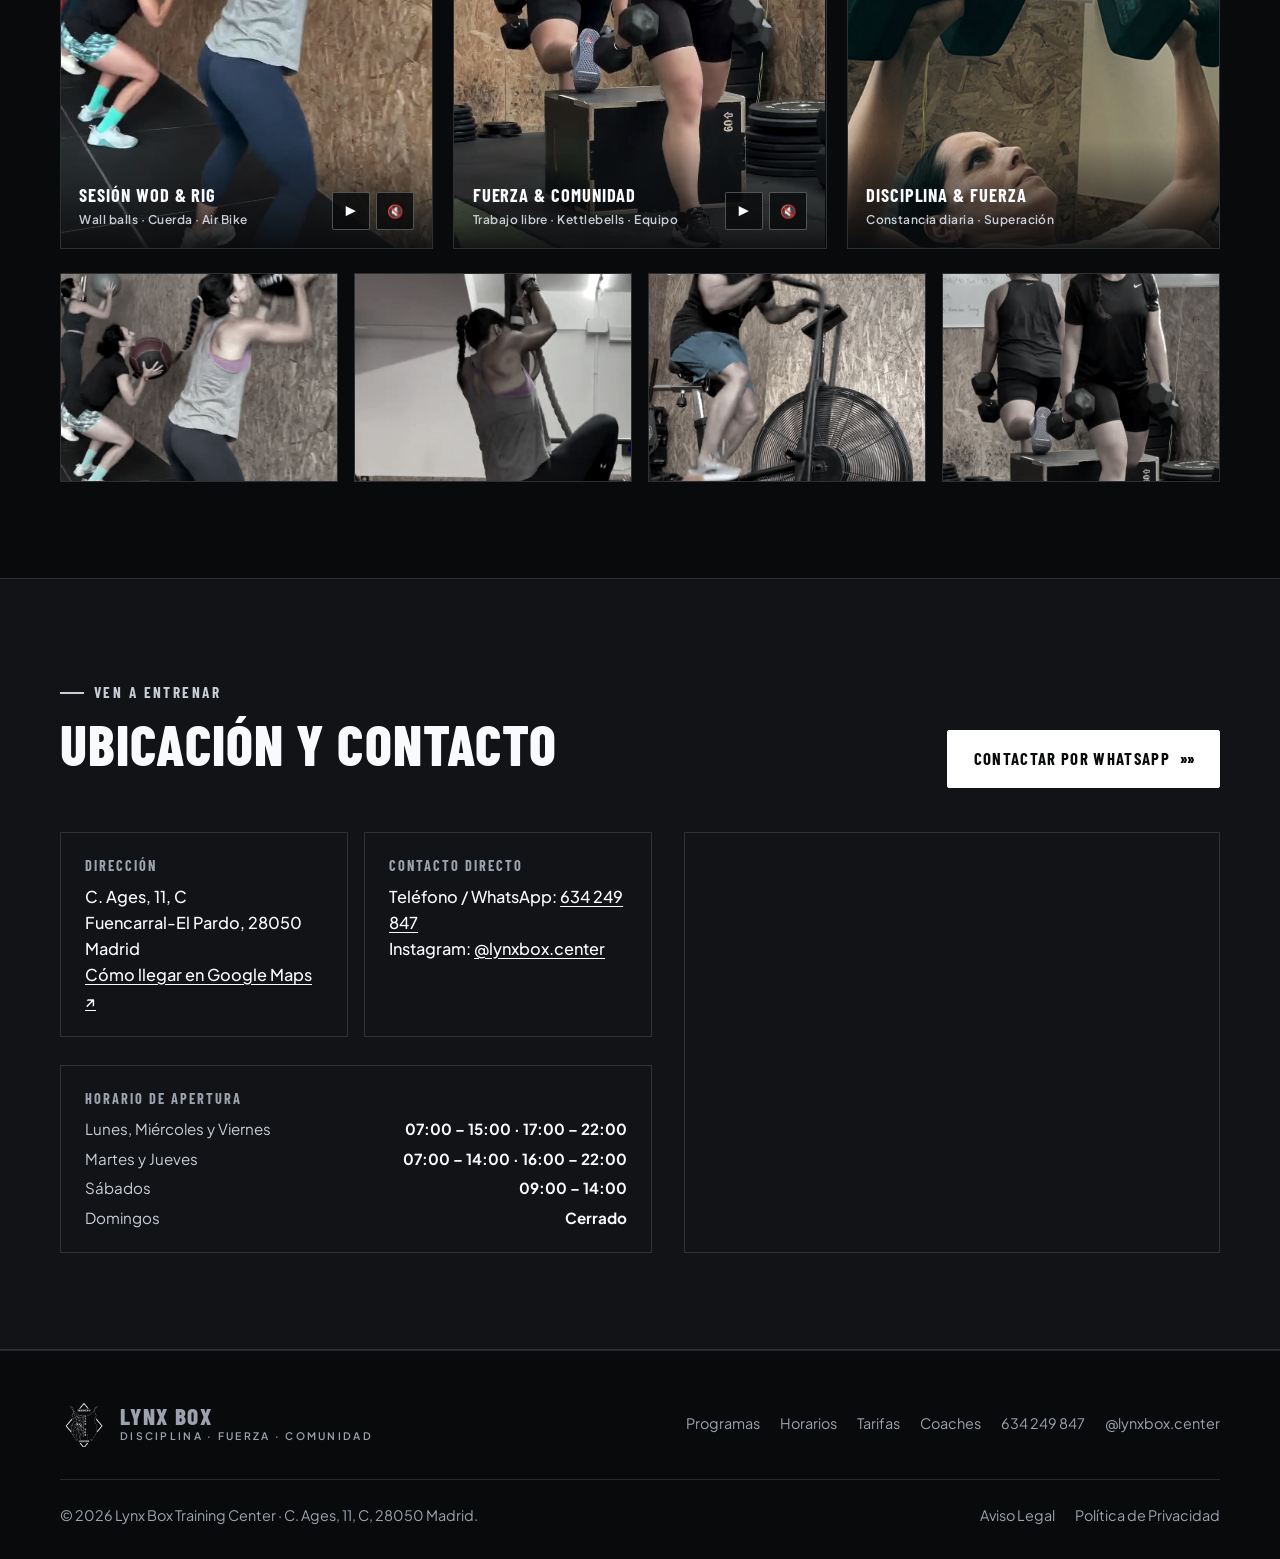
==== commit ef1bbc82: "Switch mobile schedule to compact IG-style discipline cards" ====
--- a/index.html
+++ b/index.html
@@ -20,7 +20,7 @@
   <link rel="preconnect" href="https://fonts.gstatic.com" crossorigin>
   <link href="https://fonts.googleapis.com/css2?family=Barlow+Condensed:wght@700;800&family=Plus+Jakarta+Sans:wght@400;500;600;700&display=swap" rel="stylesheet">
 
-  <link rel="stylesheet" href="css/styles.css?v=2">
+  <link rel="stylesheet" href="css/styles.css?v=3">
 </head>
 <body>
   <a href="#contenido-principal" class="skip-link">Saltar al contenido principal</a>
@@ -293,11 +293,164 @@
             <h2 id="horarios-heading" class="section-title">Horarios de Clases</h2>
           </div>
           <p class="section-lead">
-            Filtra por modalidad o selecciona el día en tu móvil. Sesiones dirigidas de lunes a sábado con plazas limitadas para garantizar atención técnica real.
+            Selecciona una disciplina para ver sus días y horas de un vistazo. Sesiones dirigidas de lunes a sábado con plazas limitadas para garantizar atención técnica real.
           </p>
         </div>
 
-        <!-- Schedule Filter & Mobile Day Selector -->
+        <!-- ===============================================================
+             MOBILE SCHEDULE (< 1024px): Discipline Tabs & Cards (IG Style)
+             =============================================================== -->
+        <div class="mobile-schedule">
+          <div class="disc-tabs" role="tablist" aria-label="Ver horarios por disciplina">
+            <button type="button" class="disc-tab is-active" role="tab" data-disc-tab="wod" aria-selected="true">WOD</button>
+            <button type="button" class="disc-tab" role="tab" data-disc-tab="fuerza" aria-selected="false">Fuerza</button>
+            <button type="button" class="disc-tab" role="tab" data-disc-tab="hybrid" aria-selected="false">Hybrid</button>
+            <button type="button" class="disc-tab" role="tab" data-disc-tab="especialidades" aria-selected="false">Especialidades</button>
+          </div>
+
+          <!-- Panel 1: WOD -->
+          <div class="disc-panel" data-disc-panel="wod" role="tabpanel">
+            <div class="disc-panel-header">
+              <span class="disc-panel-title">WOD</span>
+              <span class="disc-panel-sub">Workout of the Day</span>
+            </div>
+            <div class="disc-panel-body">
+              <div class="disc-day-group">
+                <h3 class="disc-day-label">Lunes y Miércoles</h3>
+                <div class="disc-times-grid">
+                  <span class="disc-time-chip">07:00 – 08:00</span>
+                  <span class="disc-time-chip">08:00 – 09:00</span>
+                  <span class="disc-time-chip">10:00 – 11:00</span>
+                  <span class="disc-time-chip">17:00 – 18:00</span>
+                  <span class="disc-time-chip">18:00 – 19:00</span>
+                  <span class="disc-time-chip">19:00 – 20:00</span>
+                  <span class="disc-time-chip">20:00 – 21:00</span>
+                  <span class="disc-time-chip">21:00 – 22:00</span>
+                </div>
+              </div>
+
+              <div class="disc-day-group">
+                <h3 class="disc-day-label">Martes y Jueves</h3>
+                <div class="disc-times-grid">
+                  <span class="disc-time-chip">09:00 – 10:00</span>
+                  <span class="disc-time-chip">16:00 – 17:00</span>
+                </div>
+              </div>
+
+              <div class="disc-day-group">
+                <h3 class="disc-day-label">Viernes</h3>
+                <div class="disc-times-grid">
+                  <span class="disc-time-chip">07:00 – 08:00</span>
+                  <span class="disc-time-chip">08:00 – 09:00</span>
+                  <span class="disc-time-chip">10:00 – 11:00</span>
+                  <span class="disc-time-chip">17:00 – 18:00</span>
+                  <span class="disc-time-chip">19:00 – 20:00</span>
+                </div>
+              </div>
+
+              <div class="disc-day-group">
+                <h3 class="disc-day-label">Sábado</h3>
+                <div class="disc-times-grid">
+                  <span class="disc-time-chip">10:00 – 11:00</span>
+                  <span class="disc-time-chip">12:00 – 13:00</span>
+                </div>
+              </div>
+            </div>
+          </div>
+
+          <!-- Panel 2: FUERZA -->
+          <div class="disc-panel is-hidden" data-disc-panel="fuerza" role="tabpanel">
+            <div class="disc-panel-header">
+              <span class="disc-panel-title">Fuerza</span>
+              <span class="disc-panel-sub">Progresión Estructurada</span>
+            </div>
+            <div class="disc-panel-body">
+              <div class="disc-day-group">
+                <h3 class="disc-day-label">Martes y Jueves</h3>
+                <div class="disc-times-grid">
+                  <span class="disc-time-chip">07:00 – 08:00</span>
+                  <span class="disc-time-chip">08:00 – 09:00</span>
+                  <span class="disc-time-chip">10:00 – 11:00</span>
+                  <span class="disc-time-chip">13:00 – 14:00</span>
+                  <span class="disc-time-chip">17:00 – 18:00</span>
+                  <span class="disc-time-chip">18:00 – 19:00</span>
+                  <span class="disc-time-chip">19:00 – 20:00</span>
+                  <span class="disc-time-chip">21:00 – 22:00</span>
+                </div>
+              </div>
+
+              <div class="disc-day-group">
+                <h3 class="disc-day-label">Lunes, Miércoles y Viernes</h3>
+                <div class="disc-times-grid">
+                  <span class="disc-time-chip">13:00 – 14:00</span>
+                  <span class="disc-time-chip">14:00 – 15:00</span>
+                </div>
+              </div>
+
+              <div class="disc-day-group">
+                <h3 class="disc-day-label">Sábado</h3>
+                <div class="disc-times-grid">
+                  <span class="disc-time-chip">09:00 – 10:00</span>
+                </div>
+              </div>
+            </div>
+          </div>
+
+          <!-- Panel 3: HYBRID -->
+          <div class="disc-panel is-hidden" data-disc-panel="hybrid" role="tabpanel">
+            <div class="disc-panel-header">
+              <span class="disc-panel-title">Hybrid</span>
+              <span class="disc-panel-sub">Resistencia + Potencia</span>
+            </div>
+            <div class="disc-panel-body">
+              <div class="disc-day-group">
+                <h3 class="disc-day-label">Martes y Jueves</h3>
+                <div class="disc-times-grid">
+                  <span class="disc-time-chip">11:00 – 12:00</span>
+                  <span class="disc-time-chip">20:00 – 21:00</span>
+                </div>
+              </div>
+            </div>
+          </div>
+
+          <!-- Panel 4: ESPECIALIDADES -->
+          <div class="disc-panel is-hidden" data-disc-panel="especialidades" role="tabpanel">
+            <div class="disc-panel-header">
+              <span class="disc-panel-title">Especialidades</span>
+              <span class="disc-panel-sub">Gimnásticos · Halterofilia · Mobility</span>
+            </div>
+            <div class="disc-panel-body">
+              <div class="disc-day-group">
+                <h3 class="disc-day-label">Gimnásticos / Halterofilia</h3>
+                <div class="disc-spec-list">
+                  <div class="disc-spec-row">
+                    <span class="disc-spec-day">Viernes</span>
+                    <span class="disc-time-chip">18:00 – 19:00</span>
+                  </div>
+                  <div class="disc-spec-row">
+                    <span class="disc-spec-day">Sábado</span>
+                    <span class="disc-time-chip">11:00 – 12:00</span>
+                  </div>
+                </div>
+              </div>
+
+              <div class="disc-day-group">
+                <h3 class="disc-day-label">Mobility</h3>
+                <div class="disc-spec-list">
+                  <div class="disc-spec-row">
+                    <span class="disc-spec-day">Sábado</span>
+                    <span class="disc-time-chip">13:00 – 14:00</span>
+                  </div>
+                </div>
+              </div>
+            </div>
+          </div>
+        </div>
+
+        <!-- ===============================================================
+             DESKTOP SCHEDULE (>= 1024px): Full 6-Day Matrix + Filters
+             =============================================================== -->
+        <div class="desktop-schedule">
         <div class="schedule-controls">
           <div class="filter-group" role="group" aria-label="Filtrar horario por disciplina">
             <button type="button" class="filter-btn is-active" data-program-filter="all" aria-pressed="true">Todas</button>
@@ -306,15 +459,6 @@
             <button type="button" class="filter-btn" data-program-filter="hybrid" aria-pressed="false">Hybrid</button>
             <button type="button" class="filter-btn" data-program-filter="especialidades" aria-pressed="false">Gimnásticos / Halterofilia</button>
             <button type="button" class="filter-btn" data-program-filter="mobility" aria-pressed="false">Mobility</button>
-          </div>
-
-          <div class="day-tabs" role="tablist" aria-label="Seleccionar día de la semana">
-            <button type="button" class="day-tab is-active" role="tab" data-day-tab="lun" aria-selected="true">Lun</button>
-            <button type="button" class="day-tab" role="tab" data-day-tab="mar" aria-selected="false">Mar</button>
-            <button type="button" class="day-tab" role="tab" data-day-tab="mie" aria-selected="false">Mié</button>
-            <button type="button" class="day-tab" role="tab" data-day-tab="jue" aria-selected="false">Jue</button>
-            <button type="button" class="day-tab" role="tab" data-day-tab="vie" aria-selected="false">Vie</button>
-            <button type="button" class="day-tab" role="tab" data-day-tab="sab" aria-selected="false">Sáb</button>
           </div>
         </div>
 
@@ -417,6 +561,7 @@
               <li class="slot-item"><span class="slot-time">13:00 – 14:00</span><span class="slot-class" data-program="mobility">Mobility</span></li>
             </ul>
           </div>
+        </div>
         </div>
 
         <p class="schedule-note">
@@ -876,6 +1021,6 @@
     </div>
   </footer>
 
-  <script src="js/main.js" defer></script>
+  <script src="js/main.js?v=3" defer></script>
 </body>
 </html>
--- a/css/styles.css
+++ b/css/styles.css
@@ -736,34 +736,174 @@
   color: var(--ink-white);
 }
 
-/* Mobile Day Selector Tabs */
-.day-tabs {
+/* Mobile Discipline Tabs & Cards (< 1024px) */
+.desktop-schedule {
+  display: none;
+}
+
+.mobile-schedule {
+  display: block;
+}
+
+.disc-tabs {
   display: grid;
-  grid-template-columns: repeat(6, 1fr);
-  gap: 0.35rem;
-}
-
-.day-tab {
-  padding: 0.6rem 0.25rem;
-  font-family: var(--font-display);
-  font-size: 0.95rem;
+  grid-template-columns: repeat(2, 1fr);
+  gap: 0.5rem;
+  margin-bottom: 1rem;
+}
+
+.disc-tab {
+  padding: 0.75rem 0.75rem;
+  font-family: var(--font-display);
+  font-size: 1.08rem;
   font-weight: 800;
-  letter-spacing: 0.06em;
+  letter-spacing: 0.08em;
   text-transform: uppercase;
   text-align: center;
   background-color: var(--bg-white);
   border: 1.5px solid var(--border-light);
   color: var(--steel-600);
   border-radius: var(--radius-sm);
-}
-
-.day-tab.is-active {
+  transition: all var(--transition);
+}
+
+.disc-tab.is-active {
   background-color: var(--ink-black);
   border-color: var(--ink-black);
   color: var(--ink-white);
 }
 
-/* Responsive Schedule Grid */
+.disc-panel {
+  background-color: var(--bg-white);
+  border: 1.5px solid var(--ink-black);
+  border-radius: var(--radius-sm);
+  overflow: hidden;
+}
+
+.js-enabled .disc-panel.is-hidden {
+  display: none;
+}
+
+.disc-panel-header {
+  background-color: var(--ink-black);
+  color: var(--ink-white);
+  padding: 1rem 1.25rem;
+  display: flex;
+  flex-wrap: wrap;
+  align-items: baseline;
+  justify-content: space-between;
+  gap: 0.5rem;
+}
+
+.disc-panel-title {
+  font-family: var(--font-display);
+  font-size: 1.65rem;
+  font-weight: 800;
+  letter-spacing: 0.06em;
+  text-transform: uppercase;
+  line-height: 1;
+}
+
+.disc-panel-sub {
+  font-size: 0.8rem;
+  font-weight: 600;
+  letter-spacing: 0.08em;
+  text-transform: uppercase;
+  color: var(--steel-300);
+}
+
+.disc-panel-body {
+  padding: 1.25rem;
+  display: flex;
+  flex-direction: column;
+  gap: 1.25rem;
+}
+
+.disc-day-group {
+  padding-bottom: 1.15rem;
+  border-bottom: 1px solid var(--steel-200);
+}
+
+.disc-day-group:last-child {
+  padding-bottom: 0;
+  border-bottom: none;
+}
+
+.disc-day-label {
+  font-family: var(--font-display);
+  font-size: 1.12rem;
+  font-weight: 800;
+  letter-spacing: 0.08em;
+  text-transform: uppercase;
+  color: var(--ink-black);
+  margin-bottom: 0.65rem;
+}
+
+.disc-times-grid {
+  display: grid;
+  grid-template-columns: repeat(2, 1fr);
+  gap: 0.45rem;
+}
+
+.disc-time-chip {
+  display: inline-flex;
+  align-items: center;
+  justify-content: center;
+  padding: 0.5rem 0.6rem;
+  background-color: var(--bg-chalk);
+  border: 1px solid var(--border-light);
+  border-radius: var(--radius-sm);
+  font-family: var(--font-display);
+  font-size: 1.02rem;
+  font-weight: 700;
+  letter-spacing: 0.04em;
+  font-variant-numeric: tabular-nums;
+  color: var(--ink-black);
+}
+
+.disc-spec-list {
+  display: flex;
+  flex-direction: column;
+  gap: 0.5rem;
+}
+
+.disc-spec-row {
+  display: flex;
+  align-items: center;
+  justify-content: space-between;
+  gap: 0.75rem;
+  padding: 0.55rem 0.75rem;
+  background-color: var(--bg-chalk);
+  border: 1px solid var(--border-light);
+  border-radius: var(--radius-sm);
+}
+
+.disc-spec-day {
+  font-family: var(--font-display);
+  font-size: 1.05rem;
+  font-weight: 700;
+  letter-spacing: 0.06em;
+  text-transform: uppercase;
+  color: var(--steel-700);
+}
+
+.disc-spec-row .disc-time-chip {
+  background-color: var(--bg-white);
+  border-color: var(--ink-black);
+  padding: 0.3rem 0.65rem;
+}
+
+@media (min-width: 560px) {
+  .disc-tabs {
+    grid-template-columns: repeat(4, 1fr);
+  }
+
+  .disc-times-grid {
+    grid-template-columns: repeat(4, 1fr);
+  }
+}
+
+/* Desktop Schedule Grid */
 .schedule-board {
   display: grid;
   grid-template-columns: 1fr;
@@ -775,11 +915,6 @@
   border: 1px solid var(--border-light);
   border-radius: var(--radius-sm);
   overflow: hidden;
-}
-
-/* When JS activates mobile tabs, hide inactive days on small screens */
-.js-enabled .day-column.is-hidden-mobile {
-  display: none;
 }
 
 .day-header {
@@ -1495,18 +1630,18 @@
     grid-template-columns: repeat(4, 1fr);
   }
 
-  /* Show full 6-day matrix on desktop without needing day tabs */
-  .day-tabs {
+  /* Show full 6-day matrix on desktop; hide mobile discipline cards */
+  .mobile-schedule {
     display: none;
+  }
+
+  .desktop-schedule {
+    display: block;
   }
 
   .schedule-board {
     grid-template-columns: repeat(6, 1fr);
     gap: 0.75rem;
-  }
-
-  .js-enabled .day-column.is-hidden-mobile {
-    display: block;
   }
 
   .slot-item {
